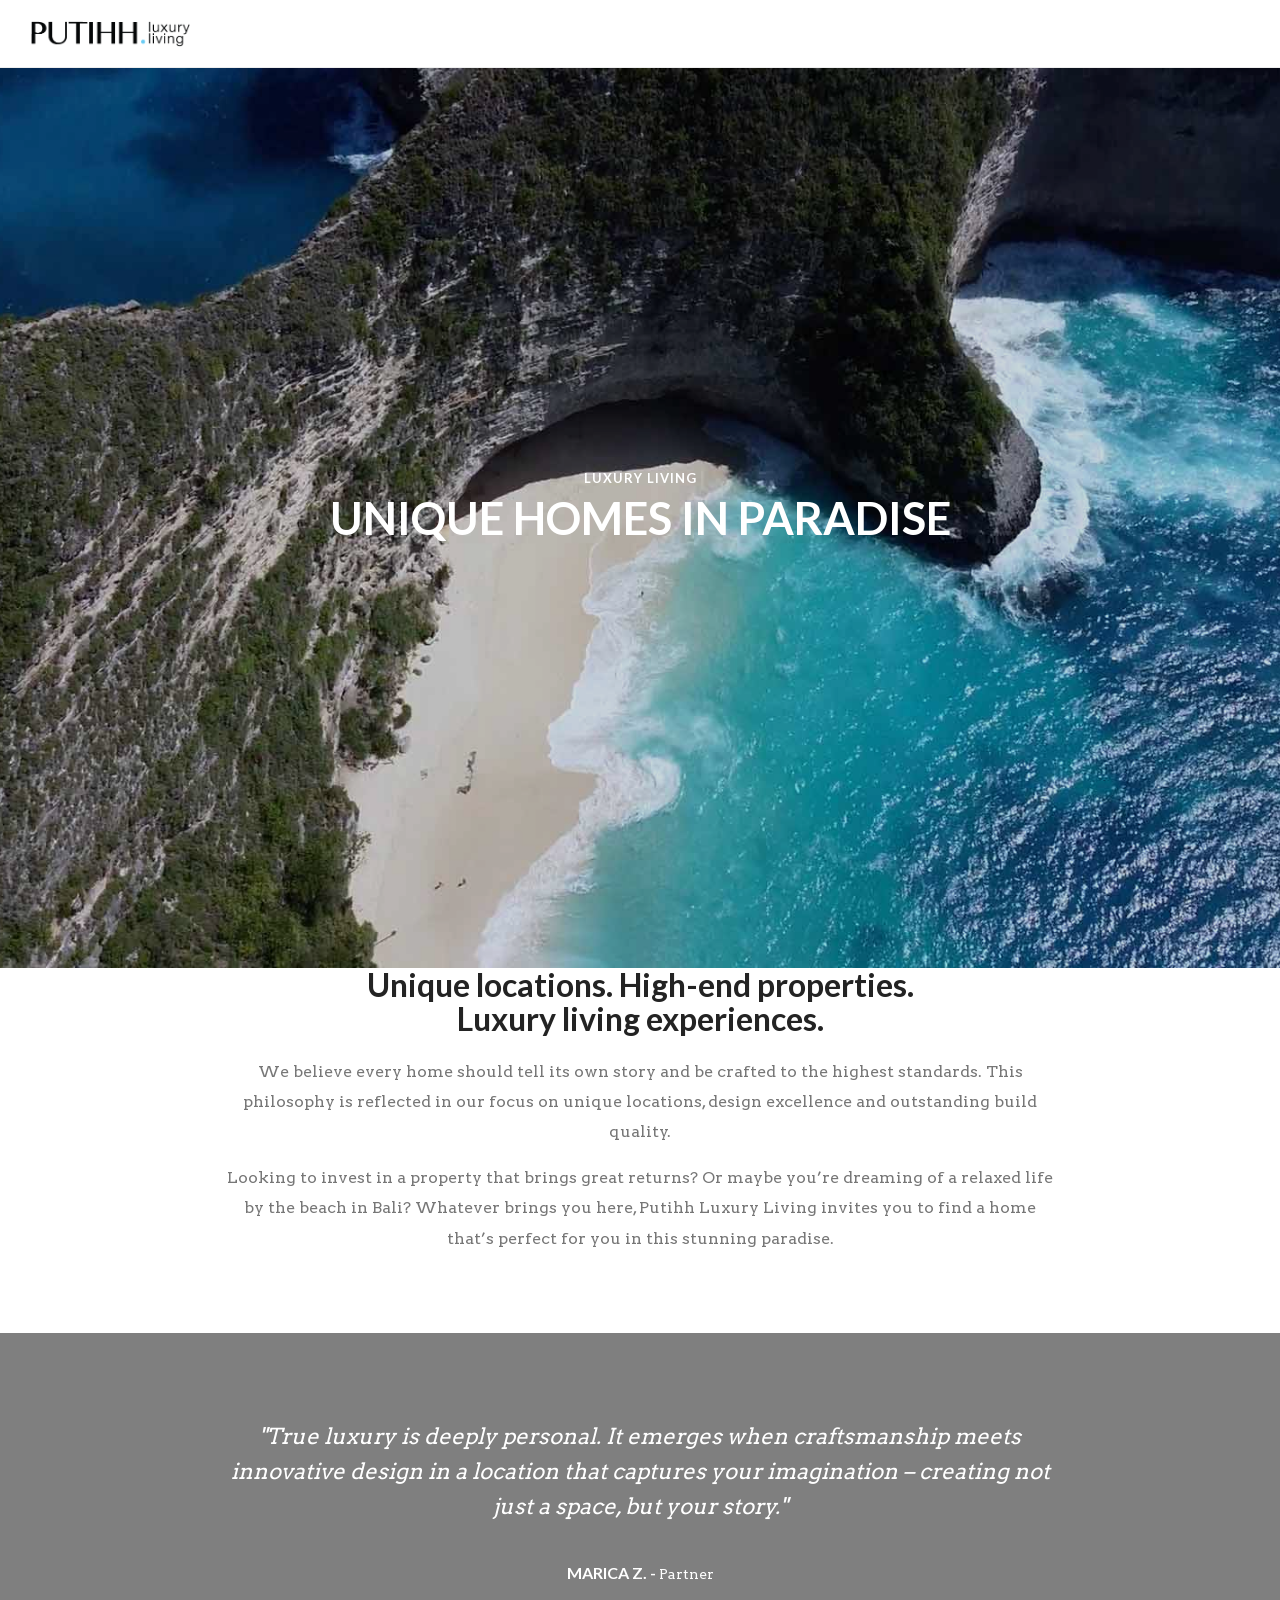
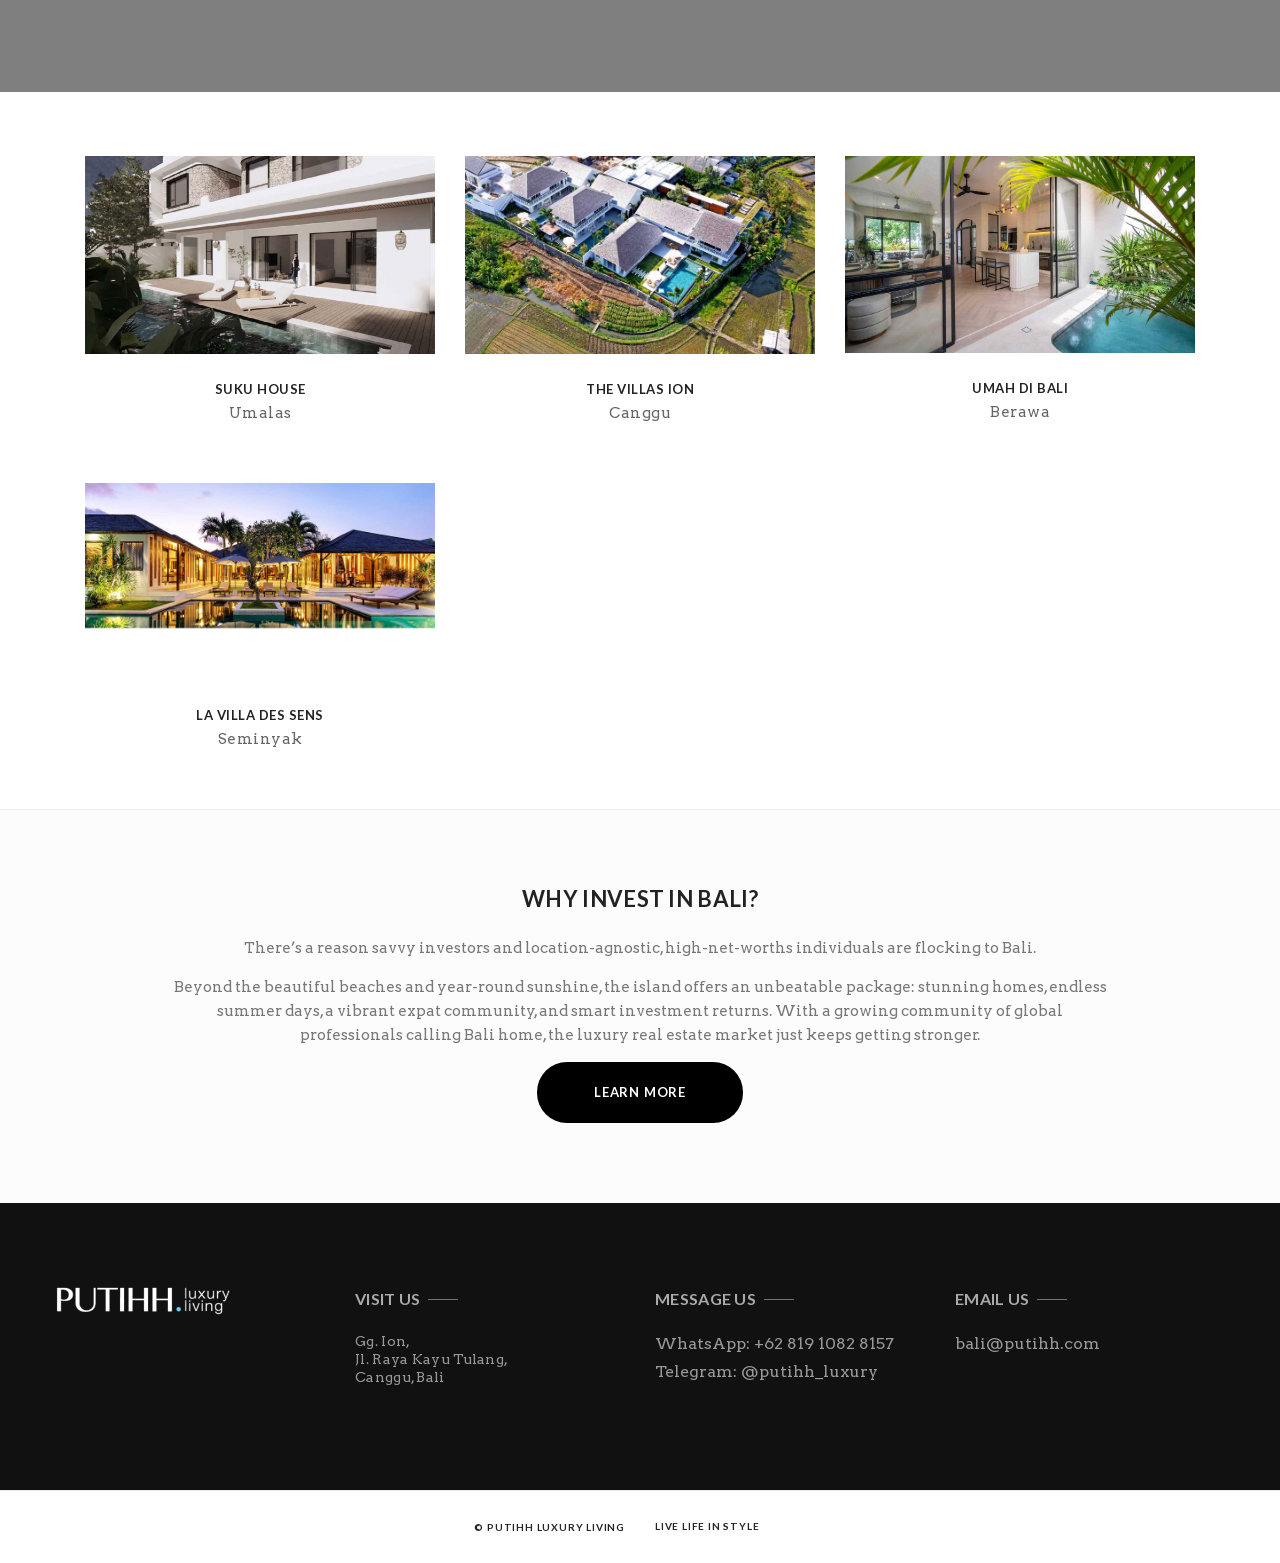
==== index.html @ 8ba3fc82 "Static site for putihh.com" ====
<!DOCTYPE html>
<html lang="en-US">
<head>
  <meta charset="UTF-8">
  <meta name="viewport" content="width=device-width, initial-scale=1, maximum-scale=1">
  <title>Putihh Luxury Living – Live life in style</title>
  <meta name="description" content="Unique locations, high-end properties, luxury living experiences. Bali real estate by Putihh Luxury Living.">
  <link rel="canonical" href="https://putihh.com/">
  <meta property="og:title" content="Putihh Luxury Living – Live life in style">
  <meta property="og:description" content="Unique locations, high-end properties, luxury living experiences. Bali real estate by Putihh Luxury Living.">
  <meta property="og:url" content="https://putihh.com/">
  <meta property="og:type" content="website">
  <link rel="icon" href="assets/img/logomark_W.png">
  <link rel="stylesheet" href="assets/css/fonts.css">
  <link rel="stylesheet" href="assets/css/bootstrap.min.css">
  <link rel="stylesheet" href="assets/css/font-awesome.min.css">
  <link rel="stylesheet" href="assets/css/vendor-swiper-11.2.6.min.css">
  <link rel="stylesheet" href="assets/css/vendor-owl.carousel-2.3.4.min.css">
  <link rel="stylesheet" href="assets/css/vendor-owl.theme.default-2.3.4.min.css">
  <link rel="stylesheet" href="assets/css/magnific-popup.css">
  <link rel="stylesheet" href="assets/css/js_composer.min.css">
  <link rel="stylesheet" href="assets/css/brixey-base.css">
  <link rel="stylesheet" href="assets/css/brixey-styles.css">
  <link rel="stylesheet" href="assets/css/brixey-responsive.css">
  <link rel="stylesheet" href="assets/css/base.css">
</head>
<body>
<div class="brxy-main-wrap menu-style-two dhav-transparent-header">
  <header class="brxy-header brxy-sticky-class">
    <div class="header-wrap">
      <div class="brxy-logo" style="padding-top:20px;padding-bottom:20px;">
        <a href="index.html">
          <img src="assets/img/putihhLL_logo_B.png" width="160" alt="Putihh Luxury Living" class="retina-logo black-logo">
          <img src="assets/img/putihhLL_logo_B.png" width="160" alt="Putihh Luxury Living" class="retina-logo white-logo">
          <img src="assets/img/putihhLL_logo_B.png" alt="Putihh Luxury Living" class="default-logo black-logo" width="160">
          <img src="assets/img/putihhLL_logo_B.png" alt="Putihh Luxury Living" class="default-logo white-logo" width="160">
        </a>
      </div>
      <div class="header-right"><a href="javascript:void(0);" class="brxy-toggle"><span class="toggle-separator"></span></a></div>
    </div>
  </header>

  <div class="brxy-full-wrap has-swiper">
    <div class="swiper swiper-container fadeslides keyboard home-slideshow" data-autoplay="true">
      <div class="swiper-wrapper">
        <div class="swiper-slide" style="background-image:url(assets/img/TVI-header-8.jpg);">
          <div class="brxy-heading-wrap"><div class="brxy-table-container"><div class="brxy-align-container">
            <div class="brxy-sub-heading">LUXURY LIVING</div><div class="brxy-heading">UNIQUE HOMES IN PARADISE</div>
          </div></div></div>
        </div>
        <div class="swiper-slide" style="background-image:url(assets/img/TVI-header-7.jpg);">
          <div class="brxy-heading-wrap"><div class="brxy-table-container"><div class="brxy-align-container">
            <div class="brxy-sub-heading">LUXURY LIVING</div><div class="brxy-heading">UNIQUE HOMES IN PARADISE</div>
          </div></div></div>
        </div>
        <div class="swiper-slide" style="background-image:url(assets/img/TVI-header-6.jpg);">
          <div class="brxy-heading-wrap"><div class="brxy-table-container"><div class="brxy-align-container">
            <div class="brxy-sub-heading">LUXURY LIVING</div><div class="brxy-heading">UNIQUE HOMES IN PARADISE</div>
          </div></div></div>
        </div>
        <div class="swiper-slide" style="background-image:url(assets/img/TVI-header-5.jpg);">
          <div class="brxy-heading-wrap"><div class="brxy-table-container"><div class="brxy-align-container">
            <div class="brxy-sub-heading">LUXURY LIVING</div><div class="brxy-heading">UNIQUE HOMES IN PARADISE</div>
          </div></div></div>
        </div>
        <div class="swiper-slide" style="background-image:url(assets/img/TVI-header-3.jpg);">
          <div class="brxy-heading-wrap"><div class="brxy-table-container"><div class="brxy-align-container">
            <div class="brxy-sub-heading">LUXURY LIVING</div><div class="brxy-heading">UNIQUE HOMES IN PARADISE</div>
          </div></div></div>
        </div>
        <div class="swiper-slide" style="background-image:url(assets/img/TVI-header-4.jpg);">
          <div class="brxy-heading-wrap"><div class="brxy-table-container"><div class="brxy-align-container">
            <div class="brxy-sub-heading">LUXURY LIVING</div><div class="brxy-heading">UNIQUE HOMES IN PARADISE</div>
          </div></div></div>
        </div>
        <div class="swiper-slide" style="background-image:url(assets/img/TVI-header-2.jpg);">
          <div class="brxy-heading-wrap"><div class="brxy-table-container"><div class="brxy-align-container">
            <div class="brxy-sub-heading">LUXURY LIVING</div><div class="brxy-heading">UNIQUE HOMES IN PARADISE</div>
          </div></div></div>
        </div>
        <div class="swiper-slide" style="background-image:url(assets/img/TVI-header-10.jpg);">
          <div class="brxy-heading-wrap"><div class="brxy-table-container"><div class="brxy-align-container">
            <div class="brxy-sub-heading">LUXURY LIVING</div><div class="brxy-heading">UNIQUE HOMES IN PARADISE</div>
          </div></div></div>
        </div>
        <div class="swiper-slide" style="background-image:url(assets/img/TVI-header-1.jpg);">
          <div class="brxy-heading-wrap"><div class="brxy-table-container"><div class="brxy-align-container">
            <div class="brxy-sub-heading">LUXURY LIVING</div><div class="brxy-heading">UNIQUE HOMES IN PARADISE</div>
          </div></div></div>
        </div>
        <div class="swiper-slide" style="background-image:url(assets/img/TVI-header-9.jpg);">
          <div class="brxy-heading-wrap"><div class="brxy-table-container"><div class="brxy-align-container">
            <div class="brxy-sub-heading">LUXURY LIVING</div><div class="brxy-heading">UNIQUE HOMES IN PARADISE</div>
          </div></div></div>
        </div>
      </div>
    </div>
  </div>
  <div class="wpb-content-wrapper">
    <div class="vc_row brxy-about">
      <div class="container">
        <div class="brxy-container aligncenter">
          <h2 class="about-title">Unique locations. High-end properties.<br>Luxury living experiences.</h2>
          <div class="about-description" style="line-height:1.9;">
            <p>We believe every home should tell its own story and be crafted to the highest standards. This philosophy is reflected in our focus on unique locations, design excellence and outstanding build quality.</p>
            <p>Looking to invest in a property that brings great returns? Or maybe you’re dreaming of a relaxed life by the beach in Bali? Whatever brings you here, Putihh Luxury Living invites you to find a home that’s perfect for you in this stunning paradise.</p>
          </div>
          <div class="spacer" style="height:64px"></div>
        </div>
      </div>
    </div>

    <div class="vc_row brxy-overlay" data-vc-parallax="2" data-vc-parallax-image="assets/img/La-Villa-Des-Sens-Drone.jpg">
      <div class="brxy-overlay-pattern" style="background-color:rgba(0,0,0,0.52);"></div>
      <div class="brxy-testimonial">
        <div class="container"><div class="brxy-container">
          <div class="brxy-carousel" data-loop="false" data-items="1" data-margin="0" data-nav="true">
            <div class="item">
              <p style="line-height:1.6;"><em>"True luxury is deeply personal. It emerges when craftsmanship meets innovative design in a location that captures your imagination – creating not just a space, but your story."</em></p>
              <h6><span class="client-name">Marica Z.</span><span class="client-designation">Partner</span></h6>
            </div>
          </div>
        </div></div>
      </div>
    </div>

    <div class="spacer" style="height:64px"></div>

    <div class="vc_row">
      <div class="brxy-projects">
        <div class="project-listings style1">
          <div class="project-row row">
          <div class="col-md-4 col-sm-4 col-sx-12">
            <div class="project-list not-link">
              <div class="project-picture"><img decoding="async" src="assets/img/suku_house2.jpg" alt="Suku House"></div>
              <div class="project-info"><div class="brxy-table-container"><div class="brxy-align-container">
                <div class="project-title"><a href="project/suku-house/">Suku House</a></div>
                <div class="project-category"><span class="bpw-category">Umalas</span></div>
              </div></div></div>
            </div>
          </div>
          <div class="col-md-4 col-sm-4 col-sx-12">
            <div class="project-list not-link">
              <div class="project-picture"><img decoding="async" src="assets/img/The-Villas-Ion-11-2.jpg" alt="The Villas Ion"></div>
              <div class="project-info"><div class="brxy-table-container"><div class="brxy-align-container">
                <div class="project-title"><a href="project/the-villas-ion/">The Villas Ion</a></div>
                <div class="project-category"><span class="bpw-category">Canggu</span></div>
              </div></div></div>
            </div>
          </div>
          <div class="col-md-4 col-sm-4 col-sx-12">
            <div class="project-list not-link">
              <div class="project-picture"><img decoding="async" src="assets/img/pool-patio-1c.jpg" alt="Umah di Bali"></div>
              <div class="project-info"><div class="brxy-table-container"><div class="brxy-align-container">
                <div class="project-title"><a href="project/umah-di-bali/">Umah di Bali</a></div>
                <div class="project-category"><span class="bpw-category">Berawa</span></div>
              </div></div></div>
            </div>
          </div>
          <div class="col-md-4 col-sm-4 col-sx-12">
            <div class="project-list not-link">
              <div class="project-picture"><img decoding="async" src="assets/img/la-villa-des-sens-pool-night.jpg" alt="La Villa Des Sens"></div>
              <div class="project-info"><div class="brxy-table-container"><div class="brxy-align-container">
                <div class="project-title"><a href="project/la-villa-des-sens/">La Villa Des Sens</a></div>
                <div class="project-category"><span class="bpw-category">Seminyak</span></div>
              </div></div></div>
            </div>
          </div>
          </div>
        </div>
      </div>
    </div>

    <div class="vc_row">
      <div class="brxy-request-quote">
        <div class="container">
          <div class="brxy-cta-cnt" style="width:80%;margin:0 auto;">
            <h3 class="brxy-title request-quote-title">WHY INVEST IN BALI?</h3>
            <p>There’s a reason savvy investors and location-agnostic, high-net-worths individuals are flocking to Bali.</p>
            <p>Beyond the beautiful beaches and year-round sunshine, the island offers an unbeatable package: stunning homes, endless summer days, a vibrant expat community, and smart investment returns. With a growing community of global professionals calling Bali home, the luxury real estate market just keeps getting stronger.</p>
          </div>
          <div class="clearfix"><a class="brxy-btn brxy-btn-large" href="invest/">Learn more</a></div>
        </div>
      </div>
    </div>
  </div>
<style id="brixey-inline-style">.brxy-testimonial p,.brxy-testimonial{color:#ffffff;}</style>
  <footer class="brxy-footer">
    <div class="container footer-widget-area">
      <div class="row">
        <div class="col-md-3 col-sm-3"><div class="column-wrap widget_text">
          <div class="textwidget"><img class="alignleft" src="assets/img/putihhLL_logo_W-300x48.png" alt="Putihh Luxury Living" width="175" height="28"></div>
        </div></div>
        <div class="col-md-3 col-sm-3"><div class="column-wrap widget_text">
          <div class="brxy-column-title"><span class="column-title">VISIT US</span></div>
          <div class="textwidget"><p>Gg. Ion,<br>
Jl. Raya Kayu Tulang,<br>
Canggu, Bali</p></div>
        </div></div>
        <div class="col-md-3 col-sm-3"><div class="column-wrap widget_text">
          <div class="brxy-column-title"><span class="column-title">MESSAGE US</span></div>
          <div class="textwidget">
            <div class="clearfix"><a href="https://wa.me/6281910828157" target="_blank" rel="noopener">WhatsApp: +62 819 1082 8157</a></div>
            <div class="clearfix"><a href="https://telegram.me/putihh_luxury/" target="_blank" rel="noopener">Telegram: @putihh_luxury</a></div>
          </div>
        </div></div>
        <div class="col-md-3 col-sm-3"><div class="column-wrap widget_text">
          <div class="brxy-column-title"><span class="column-title">EMAIL US</span></div>
          <div class="textwidget"><div class="clearfix"><a href="mailto:bali@putihh.com" target="_blank" rel="noopener">bali@putihh.com</a></div></div>
        </div></div>
      </div>
    </div>
  </footer>
  <div class="brxy-secondary-footer">
    <div class="secondary-footer-wrap contained">
      <div class="container">
        <div class="row">
          <div class="col-sm-6 pull-right text-right"><div class="brxy-copyright">© PUTIHH LUXURY LIVING</div></div>
          <div class="col-sm-6 text-left">Live life in style</div>
        </div>
      </div>
    </div>
  </div>
</div>
<div class="brxy-back-top"><a href="#0"><i class="fa fa-angle-up" aria-hidden="true"></i></a></div>
<script src="assets/js/vendor/jquery-3.7.1.min.js"></script>
<script src="assets/js/jquery-noconflict.js"></script>
<script src="assets/js/vendor/swiper-11.2.6.min.js"></script>
<script src="assets/js/vendor/owl.carousel-2.3.4.min.js"></script>
<script src="assets/js/vendor/jquery.magnific-popup-1.1.0.min.js"></script>
<script src="assets/js/vendor/imagesloaded.pkgd-5.0.0.min.js"></script>
<script src="assets/js/vendor/isotope.pkgd-3.0.6.min.js"></script>
<script src="assets/js/site.js"></script>
</body>
</html>
---- assets/css/fonts.css ----
/* Self-hosted webfonts (latin subset only — the only range the captured
   pages use). No fonts.googleapis.com / fonts.gstatic.com request. */
@font-face {
  font-family: "Lato";
  font-style: normal;
  font-weight: 400;
  font-display: swap;
  src: url("../fonts/woff2/lato-v25-latin-400.woff2") format("woff2");
  unicode-range: U+0000-00FF, U+0131, U+0152-0153, U+02BB-02BC, U+02C6,
    U+02DA, U+02DC, U+0304, U+0308, U+0329, U+2000-206F, U+20AC, U+2122,
    U+2191, U+2193, U+2212, U+2215, U+FEFF, U+FFFD;
}
@font-face {
  font-family: "Lato";
  font-style: normal;
  font-weight: 700;
  font-display: swap;
  src: url("../fonts/woff2/lato-v25-latin-700.woff2") format("woff2");
  unicode-range: U+0000-00FF, U+0131, U+0152-0153, U+02BB-02BC, U+02C6,
    U+02DA, U+02DC, U+0304, U+0308, U+0329, U+2000-206F, U+20AC, U+2122,
    U+2191, U+2193, U+2212, U+2215, U+FEFF, U+FFFD;
}
@font-face {
  font-family: "Arvo";
  font-style: normal;
  font-weight: 400;
  font-display: swap;
  src: url("../fonts/woff2/arvo-v23-latin-400.woff2") format("woff2");
  unicode-range: U+0000-00FF, U+0131, U+0152-0153, U+02BB-02BC, U+02C6,
    U+02DA, U+02DC, U+0304, U+0308, U+0329, U+2000-206F, U+20AC, U+2122,
    U+2191, U+2193, U+2212, U+2215, U+FEFF, U+FFFD;
}
@font-face {
  font-family: "Arvo";
  font-style: normal;
  font-weight: 700;
  font-display: swap;
  src: url("../fonts/woff2/arvo-v23-latin-700.woff2") format("woff2");
  unicode-range: U+0000-00FF, U+0131, U+0152-0153, U+02BB-02BC, U+02C6,
    U+02DA, U+02DC, U+0304, U+0308, U+0329, U+2000-206F, U+20AC, U+2122,
    U+2191, U+2193, U+2212, U+2215, U+FEFF, U+FFFD;
}
---- assets/css/brixey-base.css ----
/*
Theme Name: Brixey
Theme URI: https://victorthemes.com/wp-themes/brixey
Author: VictorThemes
Author URI: https://victorthemes.com/
Description: Brixey architecture theme perfectly comes with large set of carefully chosen and pixely crafted page layouts with many practical elements and features let you create and manage your website effortlessly and gives revolutionary feel for your site.
Version: 1.9.4
License: GNU General Public License v2 or later
License URI: http://www.gnu.org/licenses/gpl-2.0.html
Text Domain: brixey
Tags: one-column, two-columns, left-sidebar, right-sidebar, custom-menu, featured-images, post-formats, theme-options, translation-ready
*/

/*--------------------------------------------------------------
# Alignments
--------------------------------------------------------------*/
.alignleft {display: inline;float: left;margin-right: 1.5em;}
.alignright {display: inline;float: right;margin-left: 1.5em;}
.aligncenter {clear: both;display: block;margin-left: auto;margin-right: auto;}

/*--------------------------------------------------------------
# Clearings
--------------------------------------------------------------*/
.clear:before,
.clear:after,
.entry-content:before,
.entry-content:after,
.comment-content:before,
.comment-content:after,
.site-header:before,
.site-header:after,
.site-content:before,
.site-content:after,
.site-footer:before,
.site-footer:after {
	content: "";
	display: table;
	table-layout: fixed;
}
.clear:after,
.entry-content:after,
.comment-content:after,
.site-header:after,
.site-content:after,
.site-footer:after {clear: both;}

/* Make sure embeds and iframes fit their containers. */
embed,
iframe,
object {max-width: 100%;}

/* By Authot Post */
.bypostauthor {}

/*--------------------------------------------------------------
## Captions
--------------------------------------------------------------*/
.wp-caption {margin-bottom: 1.5em;max-width: 100%;}
.wp-caption img[class*="wp-image-"] {display: block;margin-left: auto;margin-right: auto;}
.wp-caption .wp-caption-text {margin: 0.8075em 0;}
.wp-caption-text {text-align: center;}

/*--------------------------------------------------------------
## Galleries
--------------------------------------------------------------*/
.gallery {margin-bottom: 1.5em;}
.gallery-item {display: inline-block;text-align: center;vertical-align: top;width: 100%;}
.brxy-blog-detail .gallery-item img {width: auto;}
.gallery-columns-2 .gallery-item {max-width: 50%; padding: 8px;}
.gallery-columns-2 .gallery-item:nth-child(1) {padding-left: 0px;}
.gallery-columns-2 .gallery-item:nth-child(2) {padding-right: 0px;}
.gallery-columns-3 .gallery-item {max-width: 33.33%;}
.gallery-columns-4 .gallery-item {max-width: 25%;}
.gallery-columns-5 .gallery-item {max-width: 20%;}
.gallery-columns-6 .gallery-item {max-width: 16.66%;}
.gallery-columns-7 .gallery-item {max-width: 14.28%;}
.gallery-columns-8 .gallery-item {max-width: 12.5%;}
.gallery-columns-9 .gallery-item {max-width: 11.11%;}
.gallery-caption {display: block;}
.gallery-columns-5 .gallery-caption,
.gallery-columns-6 .gallery-caption,
.gallery-columns-7 .gallery-caption,
.gallery-columns-8 .gallery-caption,
.gallery-columns-9 .gallery-caption {display: none;}
---- assets/css/brixey-styles.css ----
/*
 * Main Stylesheet.
 * Author & Copyright: VictorThemes
 * URL: https://victorthemes.com
 */

/* [Table Of Contents]
    -----------------
  1. Common Classes
  2. Elements
  3. Reset
  4. Main Wrap
      -- Header
      -- Menu
      -- Full Wrap
      -- Static Bg
  5. Pages
      --Home Slider Info
        -- About
        -- Status
        -- Projects
        -- Hover
        -- Testmonial
        -- Team
        -- Promo
      --About
        -- Quote
        -- Awards
        -- Request Quote
      --About Me
      --Services
      --Service And Cost
      --Blog
      --Blog Single
      --Contact
      --Get A Quote
      --404 Error
  6. Single Projects
      --Projects Grid
      --Projects Grid With Caption
      --Projects Masonry
      --Projects Wide With Gutter
      --Projects Wide
      --Single Curousel Fullscreen
      --Single Contained Gallery
      --Single Grid Sidebar
      --Single Vertical Stack
      --Single Fullscreen Stack
      --Custom 1
      --Custom 2
      --Single Fullscreen Video
  7.Footer
*/

/* 1.Common Classes */
html {
  height: 100%;
  overflow-x: hidden;
  overflow-y: scroll;
}
body {
  height: 100%;
  font-family: 'Lato', sans-serif;
  font-weight: 400;
  color: #232323;
  text-rendering: auto;
  -webkit-font-smoothing: antialiased;
  -ms-font-smoothing: antialiased;
  -moz-osx-font-smoothing: grayscale;
  font-smoothing: grayscale;
}
html.fullheight-body{
  overflow: hidden !important;
}
::selection {
  background: #232323;
  color: #ffffff;
}
::-webkit-selection {
  background: #232323;
  color: #ffffff;
}
::-moz-selection {
  background: #232323;
  color: #ffffff;
}
::-o-selection {
  background: #232323;
  color: #ffffff;
}
::-ms-selection {
  background: #232323;
  color: #ffffff;
}
a {
  color: #232323;
  -webkit-transition: all ease .3s;
  -ms-transition: all ease .3s;
  transition: all ease .3s;
}
a:focus {
  outline: none;
  outline-offset: 0;
}
a:hover, a:focus {
  text-decoration: none;
  color: #000000;
}
img {
  max-width: 100%;
  -webkit-user-select: none;
  -moz-user-select: none;
  -o-user-select: none;
  -ms-user-select: none;
  user-select: none;
}
iframe {border: none;}
h1, .h1, h2, .h2, h3, .h3, h4, .h4, h5, .h5, h6, .h6 {
  margin: 0 0 10px;
  font-weight: 700;
  line-height: 1.42857143;
}
p {
  margin-bottom: 15px;
  color: #777777;
  font-family: 'Arvo', serif;
  font-size: 15px;
  line-height: 24px;
}
p a {color: #151515;}
video {
  width: auto;
  min-width: 100%;
  height: auto;
  min-height: 100%;
  background-color: #d0d0d0;
}
#video_player { overflow: hidden;}
.brxy-table-container {
  display: table;
  width: 100%;
  height: 100%;
}
.brxy-align-container {
  display: table-cell;
  vertical-align: middle;
  width: 100%;
  height: 100%;
}
.brxy-container {
  width: 830px;
  margin-left: auto !important;
  margin-right: auto !important;
}
.brxy-overlay {background-color: rgba(0, 0, 0, 0.5);}
.brxy-overlay.vc_parallax>*{background-color: rgba(0, 0, 0, 0.5);}

/*2. Elements*/
/* Buttons */
.brxy-btn {
  display: inline-block;
  vertical-align: middle;
  min-width: 180px;
  padding: 16px 25px;
  background-color: #000000;
  color: #ffffff;
  font-weight: 900;
  font-size: 12px;
  text-transform: uppercase;
  line-height: 1.42857;
  letter-spacing: 0.8px;
  white-space: normal;
  text-align: center;
  border: 1px solid transparent;
  outline: none;
  cursor: pointer;
  -webkit-border-radius: 30px;
  -ms-border-radius: 30px;
  border-radius: 30px;
  -webkit-transition: all ease .3s;
  -ms-transition: all ease .3s;
  transition: all ease .3s;
}
.brxy-btn:hover, .brxy-btn:focus {
  background-color: rgba(0, 0, 0, 0.8);
  color: #ffffff;
}
.brxy-btn i {padding-right: 2px;}
.brxy-btn-small {
  min-width: 158px;
  padding: 14px 41px;
  font-size: 11px;
}
.brxy-btn-small-2 {
  min-width: 137px;
  padding: 7px 15px;
  font-weight: 400;
  font-size: 13px;
  text-transform: none;
}
.brxy-btn-large {
  min-width: 206px;
  padding: 20px 35px;
  font-size: 13px;
}
.brxy-white-btn {
  background-color: #ffffff;
  color: #151515;
}
.brxy-white-btn:hover, .brxy-white-btn:focus {
  background-color: rgba(255, 255, 255, 0.9);
  color: #151515;
}
.brxy-btn-gray-border {
  background-color: #ffffff;
  color: #111111;
  border: 1px solid #e5e5e5;
}
.brxy-btn-gray-border:hover, .brxy-btn-gray-border:focus {border-color: rgba(0, 0, 0, 0.8);}
.default-bullets {list-style: none;}
.default-bullets li {
  padding-left: 24px;
  position: relative;
}
.default-bullets li:before {
  position: absolute;
  top: 10px;
  left: 0;
  width: 6px;
  height: 6px;
  background: #111111;
  content: "";
  -webkit-border-radius: 100%;
  -ms-border-radius: 100%;
  border-radius: 100%;
  z-index: 1;
}
/* Hover */
p a:hover, .project-info .project-category a:hover,
.mate-info .mate-name a:hover,
.brxy-staffs .mate-info .mate-name a:hover,
.award-item p a:hover, .contact-link a:hover,
.next-service a:hover,
.post-date a:hover,
.contact-list a:hover,
.location-list ul li a:hover {
  color: #000000;
}
/* 3.Reset */
input[type="text"], input[type="email"],
input[type="password"], input[type="tel"],
input[type="search"],
input[type="date"],
input[type="time"],
input[type="datetime-local"],
input[type="month"],
input[type="url"],
input[type="number"],
textarea, select,
.form-control {
  float: left;
  width: 100%;
  height: 50px;
  padding: 10px 17px;
  background: transparent;
  color: #000000;
  font-family: 'Arvo', serif;
  font-weight: 400;
  font-size: 14px;
  line-height: 24px;
  border: 1px solid #e5e5e5;
  outline: none;
  border-radius: 0;
  box-shadow: none;
  -webkit-transition: all 0.3s ease 0s;
  -ms-transition: all 0.3s ease 0s;
  transition: all 0.3s ease 0s;
  -webkit-appearance: none;
  -ms-appearance: none;
  -o-appearance: none;
  -moz-appearance: none;
  appearance: none;
}
input[type="file"] {
  width: 100%;
  overflow: hidden;
  font-size: 14px;
}
input[type="checkbox"], input[type="radio"] {margin: 0 5px 0 0;}
.brxy-get-quote input[type="checkbox"] + .wpcf7-list-item-label:before {
  display: inline-block;
  vertical-align: middle;
  width: 15px;
  height: 15px;
  margin: -3px 5px 0 0;
  background-image: url(../images/icons/icon5.png);
  background-position: center center;
  background-repeat: no-repeat;
  background-size: cover;
  content: '';
}
.brxy-form input[type="checkbox"] + .checkbox-icon:after {
  display: inline-block;
  vertical-align: middle;
  width: 15px;
  height: 15px;
  margin: -3px 0 0 5px;
  background-image: url(../images/icons/icon5.png);
  background-position: center center;
  background-repeat: no-repeat;
  background-size: cover;
  content: '';
  cursor: pointer;
}
.brxy-service-detail .nav-tabs > a > span {height: 48px;}
.brxy-service-detail .nav-tabs > a > span strong{
  position: absolute;
  width: 100%;
  left: 0;
  z-index: 9;
}
.brxy-get-quote input[type="checkbox"], .brxy-form input[type="checkbox"] {display: none;}
.brxy-get-quote input[type="checkbox"]:checked + .wpcf7-list-item-label:before, .brxy-form input[type="checkbox"]:checked + .checkbox-icon:after {
  background-image: url(../images/icons/icon6.png);
}
.brxy-form input[type="radio"] + .radio-icon:after  {
  display: inline-block;
  vertical-align: middle;
  width: 15px;
  height: 15px;
  margin: -3px 5px 0 0;
  background-image: url(../images/icons/icon7.png);
  background-position: center center;
  background-repeat: no-repeat;
  background-size: cover;
  content: '';
}
.brxy-get-quote input[type="radio"] + .wpcf7-list-item-label:before  {
  display: inline-block;
  vertical-align: middle;
  width: 15px;
  height: 15px;
  margin: -3px 5px 0 0 ;
  background-image: url(../images/icons/icon7.png);
  background-position: center center;
  background-repeat: no-repeat;
  background-size: cover;
  content: '';
}
.brxy-get-quote input[type="radio"],
.brxy-form input[type="radio"] {
  display: none;
}
.brxy-get-quote input[type="radio"]:checked + .wpcf7-list-item-label:before,
.brxy-form input[type="radio"]:checked + .radio-icon:after  {
  background-image: url(../images/icons/icon8.png);
}
textarea, textarea.form-control {
  height: 220px;
  resize: vertical;
}
input[type="submit"] {
  display: inline-block;
  vertical-align: middle;
  min-width: 164px;
  padding: 14px 30px;
  background-color: #000000;
  color: #ffffff;
  font-family: 'Lato', sans-serif;
  font-weight: 700;
  font-size: 12px;
  text-transform: uppercase;
  line-height: 1.42857;
  letter-spacing: 0.3px;
  white-space: normal;
  text-align: center;
  border: 1px solid transparent;
  outline: none;
  cursor: pointer;
  -webkit-border-radius: 30px;
  -ms-border-radius: 30px;
  border-radius: 30px;
  -webkit-transition: all ease .3s;
  -ms-transition: all ease .3s;
  transition: all ease .3s;
}
input[type="submit"]:hover,
input[type="submit"]:focus {background-color: rgba(0, 0, 0, 0.8);}
select {
  padding: 10px 30px 10px 17px;
  background-image: url(../images/icons/icon3.png);
  background-position: 97% center;
  background-repeat: no-repeat;
}
select option {padding: 5px 10px;}
select[multiple], select[size] {
  height: 174px;
  padding: 0;
  background-image: none;
}
label {font-weight: 400;}
address {font-style: italic;}
blockquote {
  padding: 16px 0 16px 70px;
  margin: 0 30px 12px;
  border-left: none;
  position: relative;
}
blockquote:before {
  position: absolute;
  top: 19px;
  left: 0;
  width: 50px;
  height: 50px;
  background-color: #111111;
  background-image: url(../images/icons/icon2.png);
  background-position: center center;
  background-repeat: no-repeat;
  background-size: cover;
  content: "";
  z-index: 1;
}
blockquote p {
  color: #222222;
  font-size: 17px;
  line-height: 28px;
}
table {
  margin-bottom: 20px;
  max-width: 100%;
  width: 100%;
  border-left: 1px solid #ddd;
  border-bottom: 1px solid #ddd;
}
table > tbody > tr > td,
table > tbody > tr > th,
table > tfoot > tr > td,
table > tfoot > tr > th,
table > thead > tr > td,
table > thead > tr > th {
  padding: 10px;
  line-height: 1.42857;
  border-top: 1px solid #ddd;
  border-right: 1px solid #ddd;
  vertical-align: top;
}
table.table-condensed {border: none;}
form p {margin: 0;}
form label {
  margin-bottom: 8px;
  color: #111111;
  font-family: 'Lato', sans-serif;
  font-size: 15px;
  line-height: 24px;
  letter-spacing: 0.5px;
  cursor: pointer;
}
form sup {
  top: 0;
  font-size: 13px;
}
form input,
form textarea,
form select {
  margin-bottom: 19px;
}
form input[type="submit"],
form input[type="button"],
form button {
  margin: 15px 0;
}
.wpcf7-list-item-label {
  padding-right: 10px;
  color: #555555;
  font-family: 'Arvo', serif;
  font-size: 15px;
  line-height: 24px;
  display: inline-block;
}
span.wpcf7-list-item {margin: 0;}
.alignleft {
  display: inline;
  float: left;
  margin-right: 15px;
}
.alignright {
  display: inline;
  float: right;
  margin-left: 15px;
}
.aligncenter {
  display: block;
  clear: both;
  margin-left: auto;
  margin-right: auto;
  text-align: center;
}
.wp-caption {margin-bottom: 30px;}
.wp-caption .wp-caption-text {
  font-size: 15px;
  font-style: italic;
  padding-top: 10px;
}
.post-password-form {margin: 0 0 20px;}
.post-password-form label {
  display: block;
  overflow: hidden;
  clear: both;
  margin: 15px 0 0;
}
.post-password-form label input {
  margin-top: 5px;
  margin-bottom: 0;
}
.page-links {
  font-size: 12px;
  line-height: 20px;
  margin-bottom: 25px;
  margin-top: 10px;
  display: inline-block;
}
.page-links a,
.page-links > span {
  border: 1px solid #d1d1d1;
  border-radius: 2px;
  display: inline-block;
  height: 24px;
  margin-right: 3px;
  text-align: center;
  width: 24px;
}
.page-links a {
  background-color: #1a1a1a;
  border-color: #1a1a1a;
  color: #fff;
}
.page-links a:hover,
.page-links a:focus {
  background-color: transparent;
  border-color: #d1d1d1;
  color: #222222;
}
.page-links a span {font-size: 12px;}
.page-links > .page-links-title {
  width: auto;
  height: auto;
  padding-right: 5px;
  margin: 0;
  font-size: 14px;
  border: 0;
}
.says,
.screen-reader-text {
  clip: rect(1px, 1px, 1px, 1px);
  height: 1px;
  overflow: hidden;
  position: absolute !important;
  width: 1px;
  word-wrap: normal !important;
}
.brxy-unit-fix ul,
.brxy-unit-fix ol {
  font-size: 16px;
}
.container {padding: 0;}
.swiper-container {
  height: 100%;
  clear: both;
}
.swiper-slide {
  background-color: #d0d0d0;
  background-position: center top;
  background-repeat: no-repeat;
  background-size: cover;
}
.swiper-pagination {
  bottom: 36px;
  padding: 0 25px;
  color: #ffffff;
  font-weight: 700;
}
.swiper-container-horizontal .swiper-pagination-bullets,
.swiper-pagination-custom {
  bottom: 60px;
}
.home-slider.swiper-container .swiper-pagination,
.slider-with-info.swiper-container .swiper-pagination {
  bottom:  36px !important;
}
.swiper-container-horizontal .swiper-pagination-bullets{
  width: 100%;
  left: 0;
}
.brxy-project-detail.vertical-stack {
  padding-bottom: 77px;
}
.vertical-stack-details,
.vertical-stack-details p{
  line-height: 1.73;
}
.vertical-stack-details{
  max-width: 789px;
  margin-left: auto;
  margin-right: auto;
}
.swiper-pagination-clickable .swiper-pagination-bullet {margin: 0 5px;}
.swiper-pagination .swiper-pagination-bullet {
  width: 8px;
  height: 8px;
  background: rgba(255, 255, 255, 0.6);
  -webkit-transition: all ease .3s;
  -ms-transition: all ease .3s;
  transition: all ease .3s;
}
.swiper-pagination .swiper-pagination-bullet.swiper-pagination-bullet-active {background: rgba(255, 255, 255, 1);}
.swiper-button-prev,
.swiper-button-next {
  right: 20px;
  width: 35px;
  height: 35px;
  margin: 0;
  background: #000000;
  color: #ffffff;
  line-height: 36px;
  text-align: center;
  -webkit-transition: all ease .3s;
  -ms-transition: all ease .3s;
  transition: all ease .3s;
  -webkit-transform: translateY(-50%);
  -ms-transform: translateY(-50%);
  transform: translateY(-50%);
}
.swiper-button-prev:hover,
.swiper-button-next:hover {
  background: rgba(0, 0, 0, 0.8);
}
.swiper-button-prev:before,
.swiper-button-next:before {
  display: inline-block;
  font: normal normal normal 14px/1 FontAwesome;
  font-size: 17px;
  text-rendering: auto;
  -webkit-font-smoothing: antialiased;
  -moz-osx-font-smoothing: grayscale;
  content: "\f104";
  position: relative;
  z-index: 2;
}
.swiper-button-next:before {content: "\f105";}
.swiper-button-prev {left: 20px;}
.swiper-pagination-bullet {
  width: 6px;
  height: 6px;
  margin: 10px 0;
  background: #ffffff;
  opacity: 1;
}
.swiper-pagination-bullet.swiper-pagination-bullet-active {background: rgba(255, 255, 255, 0.5);}
.swiper-container-vertical > .swiper-pagination-bullets {
  bottom: auto;
  right: 40px;
}
.swiper-container-vertical > .swiper-pagination-bullets .swiper-pagination-bullet {margin: 10px 0;}
.horizontalslides .swiper-slide,
.horizontalscrollbar .swiper-slide {
  padding: 0;
  margin-right: 10px;
}
.horizontalscrollbar .swiper-slide:last-child {margin-right: -1px;}
.swiper-slide.col-md-1 {width: 8.33333%;}
.swiper-slide.col-md-2 {width: 16.6667%;}
.swiper-slide.col-md-3 {width: 25%;}
.swiper-slide.col-md-4 {width: 33.3333%;}
.swiper-slide.col-md-5 {width: 41.6667%;}
.swiper-slide.col-md-6 {width: 50%;}
.swiper-slide.col-md-7 {width: 58.3333%;}
.swiper-slide.col-md-8 {width: 66.6667%;}
.swiper-slide.col-md-9 {width: 75%;}
.swiper-slide.col-md-10 {width: 83.3333%;}
.swiper-slide.col-md-11 {width: 91.6667%;}
.swiper-slide.col-md-12 {width: 100%;}
.swiper-slide .video-post {
  position: absolute;
  top: 0;
  left: 0;
  width: 100%;
  height: 100%;
  background: rgba(0, 0, 0, 0.5);
  z-index: 1;
}
.swiper-slide .video-post a {
  display: inline-block;
  top: 50%;
  left: 50%;
  margin: -38px 0 0 -18px;
  color: #ffffff;
  position: relative;
}
.swiper-slide .video-post a:before {
  display: inline-block;
  font: normal normal normal 14px/1 FontAwesome;
  font-size: 45px;
  text-rendering: auto;
  -webkit-font-smoothing: antialiased;
  -moz-osx-font-smoothing: grayscale;
  content: "\f04b";
}
.owl-drag.owl-loaded {display: block;}
.owl-drag {
  display: none;
  position: relative;
  z-index: 1;
}
.owl-drag .owl-stage-outer {
  overflow: hidden;
  position: relative;
  transform: translate3d(0px, 0px, 0px);
}
.owl-drag .owl-stage:after {
  display: block;
  clear: both;
  height: 0;
  line-height: 0;
  content: ".";
  visibility: hidden;
}
img.placeholder-image {width: 100%;}
.owl-drag .owl-stage {position: relative;}
.owl-drag .owl-item {
  float: left;
  min-height: 1px;
  position: relative;
  backface-visibility: hidden;
}
.owl-drag .owl-nav.disabled,
.owl-drag .owl-dots.disabled {
  display: none;
}
.owl-drag .owl-prev,
.owl-drag .owl-next,
.owl-drag .owl-dot {
  cursor: pointer;
}
.owl-drag .owl-nav {text-align: center;}
.owl-drag .owl-prev:before,
.owl-drag .owl-next:before {
  position: absolute;
  bottom: 50%;
  left: -80px;
  color: #aaaaaa;
  font: normal normal normal 14px/1 FontAwesome;
  font-size: 28px;
  text-rendering: auto;
  content: "\f104";
  -webkit-font-smoothing: antialiased;
  -moz-osx-font-smoothing: grayscale;
  -webkit-transform: translateY(-130%);
  -ms-transform: translateY(-130%);
  transform: translateY(-130%);
  z-index: 1;
}
.owl-drag .owl-next:before {content: "\f105";}
.owl-drag .owl-next:before {
  left: auto;
  right: -80px;
}
.owl-drag .slider-no-current {
  padding-top: 10px;
  letter-spacing: 2px;
}
.owl-drag .current-no:after {
  display: inline-block;
  content: "/"
}
.owl-drag .owl-dots {padding-top: 29px;}
.owl-drag .owl-dot {
  display: inline-block;
  vertical-align: middle;
  width: 5px;
  height: 5px;
  margin: 0 6px;
  background: #232323;
  cursor: pointer;
  text-indent: -999px;
  -webkit-border-radius: 100%;
  -ms-border-radius: 100%;
  border-radius: 100%;
}
.owl-drag .owl-dot.active {
  width: 8px;
  height: 8px;
}
.slider-no-current {display: none;}
.nav-tabs {
  padding-bottom: 30px;
  font-size: 12px;
  line-height: 24px;
  letter-spacing: 0.5px;
  text-transform: uppercase;
  text-align: center;
  border: none;
}
.nav-tabs > li {
  float: none;
  display: inline-block;
  vertical-align: top;
  padding: 0 10px;
  margin-bottom: 0;
}
.nav-tabs > li.active > a {color: #222222;}
.nav-tabs > li > a {
  padding: 0;
  margin-right: 0;
  background: none;
  color: #777777;
  border: none !important;
  border-radius: 0;
}
.nav-tabs > li > a:focus,
.nav-tabs > li > a:hover {
  background: none;
}
.nav-tabs > li.active > a,
.nav-tabs > li.active > a:focus,
.nav-tabs > li.active > a:hover {
  background: none;
  color: #222222;
  cursor: pointer;
}
.nav > li > a > img {max-width: 100%;}
.vertical-scroll {height: 100%;}
.horizontal-scroll {width: 100%;}
.mCSB_horizontal.mCSB_inside > .mCSB_container {
  margin: 0;
  opacity: 1;
}
.mCSB_scrollTools.mCSB_scrollTools_horizontal {height: 5px;}
.mCSB_scrollTools.mCSB_scrollTools_horizontal .mCSB_dragger .mCSB_dragger_bar {
  height: 5px;
  margin: 0;
  background: rgba(0, 0, 0, 0.8);
}
.mCSB_scrollTools.mCSB_scrollTools_horizontal .mCSB_draggerRail {
  height: 5px;
  margin: 0;
  background: rgba(255, 255, 255, 0.5);
}
.mCSB_scrollTools {width: 5px;}
.mCSB_inside > .mCSB_container {margin-right: 20px;}
.mCSB_scrollTools .mCSB_dragger .mCSB_dragger_bar {
  width: 5px;
  background: rgba(0, 0, 0, 0.8) !important;
}
.mCSB_scrollTools .mCSB_draggerRail {
  width: 5px;
  background: rgba(0, 0, 0, 0.1);
}
.mfp-zoom-out-cur .mfp-container {padding: 0;}
.mfp-zoom-out-cur .mfp-container .mfp-img {padding: 0;}
.mfp-zoom-out-cur .mfp-container .mfp-arrow {
  margin-top: -85px;
  width: 45px;
  height: 170px;
  background-color: #151515;
  background-position: 50% 50%;
  background-repeat: no-repeat;
  background-size: 25% auto;
  cursor: pointer;
  opacity: 1;
  z-index: 9999;
}
.mfp-zoom-out-cur .mfp-figure:after,
.mfp-zoom-out-cur .mfp-image-holder .mfp-close,
.mfp-zoom-out-cur .mfp-arrow:after {
  display: none;
}
.mfp-zoom-out-cur .mfp-arrow:before {
  top: 50%;
  left: 50%;
  margin: -13px 0 0 -5px;
  color: #ffffff;
  font: normal normal normal 14px/1 FontAwesome;
  font-size: 24px;
  border: none;
  opacity: 1;
  text-rendering: auto;
  -webkit-font-smoothing: antialiased;
  -moz-osx-font-smoothing: grayscale;
  content:"\f104";
}
.mfp-with-zoom.mfp-bg {
  background: rgba(0, 0, 0, 0.80);
  opacity: 0;
  -webkit-transition: opacity 0.3s ease-out;
  -moz-transition: opacity 0.3s ease-out;
  -o-transition: opacity 0.3s ease-out;
  transition: opacity 0.3s ease-out;
}
.mfp-with-zoom.mfp-ready.mfp-bg,
.mfp-wrap.mfp-ready {
  opacity: 1;
}
.mfp-with-zoom.mfp-removing.mfp-bg,
.mfp-wrap.mfp-ready.mfp-removing {
  opacity: 0;
}
.mfp-wrap {
  opacity: 0;
  -webkit-transition: opacity 0.3s ease-out;
  -moz-transition: opacity 0.3s ease-out;
  -o-transition: opacity 0.3s ease-out;
  transition: opacity 0.3s ease-out;
}
.mfp-zoom-out-cur .mfp-close {
  position: absolute;
  right: 28px;
  top: 30px;
  width: 16px;
  height: 16px;
  padding: 0;
  background: none;
  cursor: pointer;
  opacity: 1;
  z-index: 9999;
}
.mfp-zoom-out-cur .mfp-close:before,
.mfp-zoom-out-cur .mfp-close:after {
  position: absolute;
  top: -2px;
  left: 7px;
  width: 2px;
  height: 16px;
  background: #ffffff;
  content: "";
  -webkit-transform: rotate(45deg);
  -ms-transform: rotate(45deg);
  transform: rotate(45deg);
  z-index: 1;
}
.mfp-zoom-out-cur .mfp-close:after {
  -webkit-transform: rotate(-45deg);
  -ms-transform: rotate(-45deg);
  transform: rotate(-45deg);
}
.mfp-zoom-out-cur .mfp-bottom-bar {
  display: none;
  margin-top: 10px;
}
.mfp-zoom-out-cur .mfp-bottom-bar a {
  color: #ffffff;
  font-weight: 700;
}
.brxy-sidebar {padding-left: 50px;}
.brxy-sidebar.left-sidebar {
  padding-left: 15px;
  padding-right: 50px;
}
.brxy-sidebar.left-sidebar:before {
  left: auto;
  right: 17px;
}
.brxy-sidebar:before {
  position: absolute;
  top: 0;
  left: 17px;
  width: 1px;
  height: 100%;
  background: #e5e5e5;
  content: "";
  z-index: 1;
}
.brxy-sidebar img {height: auto;}
.brxy-sidebar ul,
.brxy-sidebar ol {
  padding-left: 13px;
}
.brxy-sidebar ul li,
.brxy-sidebar ol li {
  padding: 2px 0;
}
.brxy-widget {
  display: block;
  overflow: hidden;
  clear: both;
  padding-bottom: 20px;
}
.widget-title {font-size: 20px;}
.has-left-sidebar { order: 2 }

/* 4.Main Wrap  */
.brxy-main-wrap {height: 100%;}
.brxy-full-page .brxy-header {
  position: fixed;
  top: 0;
  left: 0;
  width: 100%;
  border-bottom: none;
}
.admin-bar .brxy-full-page .brxy-header {top: 32px;}
.brxy-full-page .brxy-secondary-footer {
  position: fixed;
  bottom: 0;
  left: 0;
  width: 100%;
  z-index: 2;
}
.brxy-full-page .secondary-footer-wrap {padding: 12px 30px;}
.secondary-footer-wrap.fullwidth {
  padding-left:30px;
  padding-right:30px;
}
.brxy-full-page .secondary-footer-wrap .container,
.secondary-footer-wrap.fullwidth .container {
  width: auto;
  max-width: initial;
}
.brxy-heading-wrap {
  position: absolute;
  top: 0;
  left: 0;
  width: 100%;
  height: 100%;
  padding: 30px 75px;
  background: rgba(0, 0, 0, 0.15);
  color: #ffffff;
  text-transform: uppercase;
  text-align: center;
  z-index: 1;
}
.brxy-heading-wrap a {color: #ffffff;}
.brxy-heading-wrap .brxy-sub-heading {
  font-weight: 700;
  font-size: 13px;
  letter-spacing: 1px;
}
.brxy-heading-wrap .brxy-heading {
  padding-bottom: 18px;
  font-weight: 900;
  font-size: 45px;
  line-height: 60px;
}
.is-sticky .brxy-header {
  -webkit-box-shadow: 0 0 5px rgba(0, 0, 0, 0.1);
  -ms-box-shadow: 0 0 5px rgba(0, 0, 0, 0.1);
  box-shadow: 0 0 5px rgba(0, 0, 0, 0.1);
}
/* Header  */
.brxy-header {
  background: #ffffff;
  border-bottom: 1px solid #eeeeee;
  position: relative;
  -webkit-transition: all ease .3s;
  -ms-transition: all ease .3s;
  transition: all ease .3s;
  z-index: 3 !important;
}
.header-wrap {padding: 0 30px;}
.header-wrap:before, .header-wrap:after {
  display: table;
  clear: both;
  content: "";
}
.header-wrap .brxy-menu {
  opacity: 0;
  visibility: hidden;
  -webkit-transition: opacity ease .3s;
  -ms-transition: opacity ease .3s;
  transition: opacity ease .3s;
}
.header-wrap .brxy-menu.open {
  opacity: 1;
  visibility: visible;
}
.brxy-logo {
  float: left;
  padding-top: 15px;
}.brxy-logo img {
  -webkit-animation: fadeIn 700ms;
  animation: fadeIn 700ms;
}
.header-style-two .brxy-logo .retina-logo.white-logo,
.brxy-logo .white-logo,
.brxy-logo .black-logo.retina-logo,
.overlay-menu .brxy-logo .white-logo.retina-logo {
  display: none;
}
.overlay-menu .brxy-logo .white-logo.retina-logo {display: none !important;}
.brxy-logo a .text-logo{
  font-size: 26px;
  font-weight: 600;
}
.brxy-logo a .text-logo::first-letter {text-transform: uppercase;}
.header-right {float: right;}
.brxy-menu {
  display: inline-block;
  vertical-align: middle;
  padding: 0;
  margin: 0;
  font-size: 11px;
  text-transform: uppercase;
  letter-spacing: 0.5px;
  list-style: none;
}
.brxy-menu > li {
  float: left;
  position: relative;
}
.brxy-menu > li > a {
  display: block;
  padding: 22px 15px;
  color: #888888;
  position: relative;
}
.brxy-menu > li:hover > a,
.brxy-menu > li.active a {
  color: #555555;
}
.brxy-menu .menu-item-has-children:hover > .sub-menu {
  opacity: 1;
  visibility: visible;
}
.brxy-menu .sub-menu {
  position: absolute;
  top: 100%;
  left: 0;
  min-width: 150px;
  padding: 5px 0;
  margin: 0;
  background: #ffffff;
  list-style: none;
  opacity: 0;
  visibility: hidden;
  -webkit-transition: opacity ease .3s;
  -ms-transition: opacity ease .3s;
  transition: opacity ease .3s;
  -webkit-box-shadow: 0 1px 2px 1px rgba(0, 0, 0, 0.05);
  -ms-box-shadow: 0 1px 2px 1px rgba(0, 0, 0, 0.05);
  box-shadow: 0 1px 2px 1px rgba(0, 0, 0, 0.05);
  z-index: 1000;
}
.brxy-menu .sub-menu > li {
  float: left;
  width: 100%;
  padding: 0;
  position: relative;
}
.brxy-menu .sub-menu > li > a {
  display: block;
  padding: 8px 15px;
  color: #888888;
}
.brxy-menu .sub-menu > li:hover > a,
.brxy-menu .sub-menu > li.active > a {
  color: #555555;
}
.brxy-menu .sub-menu .sub-menu {
  top: 0;
  left: 100%;
}
.brxy-toggle {
  display: inline-block;
  vertical-align: middle;
  height: 29px;
  z-index: 99;
  position: relative;
}
.brxy-toggle:hover .toggle-separator:before,
.brxy-toggle:hover .toggle-separator:after {
  width: 20px;
}
.brxy-toggle:hover .toggle-separator,
.brxy-toggle:hover .toggle-separator:before,
.brxy-toggle:hover .toggle-separator:after {
  background: #505050;
}
.brxy-toggle .toggle-separator {
  display: inline-block;
  vertical-align: middle;
  width: 26px;
  height: 2px;
  margin-top: 6px;
  background: #232323;
  position: relative;
  -webkit-transition: all ease .3s;
  -ms-transition: all ease .3s;
  transition: all ease .3s;
}
.brxy-toggle .toggle-separator:before,
.brxy-toggle .toggle-separator:after {
  position: absolute;
  top: -6px;
  right: 0;
  width: 100%;
  height: 2px;
  background: #232323;
  content: "";
  -webkit-transition: all ease .3s;
  -ms-transition: all ease .3s;
  transition: all ease .3s;
  z-index: 1;
}
.brxy-toggle .toggle-separator:after {top: 6px;}
.brxy-toggle .toggle-text {
  display: inline-block;
  vertical-align: middle;
  padding: 4px 7px 0 0;
  letter-spacing: 0.4px;
  text-transform: uppercase;-webkit-transition: all ease .3s;
  -ms-transition: all ease .3s;
  transition: all ease .3s;
  -webkit-transform: scale(1);
     -moz-transform: scale(1);
      -ms-transform: scale(1);
       -o-transform: scale(1);
          transform: scale(1);
}
.brxy-toggle.active .toggle-text{
  opacity: 0;
  -webkit-transition: all ease .3s;
  -ms-transition: all ease .3s;
  transition: all ease .3s;
  -webkit-transform: scale(0);
     -moz-transform: scale(0);
      -ms-transform: scale(0);
       -o-transform: scale(0);
          transform: scale(0);

}
.menu-transparent .brxy-menu{
  margin-right: -57px;
}
.brxy-toggle.active .toggle-separator {background: none !important;}
.brxy-toggle.active .toggle-separator:before {
  width: 100%;
  -webkit-transform: translateY(6px) rotateZ(-45deg);
  -ms-transform: translateY(6px) rotateZ(-45deg);
  transform: translateY(6px) rotateZ(-45deg)
}
.brxy-toggle.active .toggle-separator:after {
  width: 100%;
  -webkit-transform: translateY(-6px) rotateZ(45deg);
  -ms-transform: translateY(-6px) rotateZ(45deg);
  transform: translateY(-6px) rotateZ(45deg)
}
/* Menu */
.menu-style-two .header-wrap {padding-right: 15px;}
.menu-style-two .brxy-menu {
  opacity: 1;
  visibility: visible;
}
.menu-style-two .brxy-toggle {display: none;}
/*  Header Style Two */
.header-style-two .sticky-wrapper {
  position: absolute;
  top: 0;
  left: 0;
  width: 100%;
  z-index: 3;
}
.header-style-two .is-sticky .brxy-header {background: rgba(0, 0, 0, 0.8);}
.header-style-two .brxy-header {
  background: none;
  border-bottom: none;
}
.header-style-two .header-wrap {padding: 15px 30px;}
.header-style-two .brxy-logo .white-logo,
.brxy-header.overlay-menu .brxy-logo .white-logo {
  display: block;
}
.header-style-two .brxy-logo .black-logo,
.brxy-header.overlay-menu .brxy-logo .black-logo {
  display: none;
}
.header-style-two .brxy-menu > li > a,
.header-style-two .brxy-toggle .toggle-text {
  color: #ffffff;
}
.header-style-two .brxy-menu > li:hover > a,
.header-style-two .brxy-menu > li.active > a {
  opacity: 0.8;
}
.header-style-two .brxy-toggle .toggle-separator:before,
.header-style-two .brxy-toggle .toggle-separator:after {
  background: #ffffff;
}
.header-style-two .brxy-toggle .toggle-separator,
.header-style-two .brxy-toggle:hover .toggle-separator,
.header-style-two .brxy-toggle:hover .toggle-separator:before,
.header-style-two .brxy-toggle:hover .toggle-separator:after,
.brxy-header.overlay-menu .brxy-toggle .toggle-separator,
.brxy-header.overlay-menu .brxy-toggle .toggle-separator:before,
.brxy-header.overlay-menu .brxy-toggle .toggle-separator:after {
  background: #ffffff;
}
.header-style-two .brxy-toggle.active .toggle-separator {background: none;}
/* Menu Style Three */
.menu-style-three .header-wrap .brxy-logo {
  padding: 15px 0;
  position: relative;
  z-index: 2;
}
.menu-style-three .header-wrap .header-right {padding: 15px 0;}
.menu-style-three .header-wrap .brxy-menu {
  display: none;
  position: fixed;
  top: 0;
  left: 0;
  width: 100%;
  height: 100%;
  background: rgba(17, 17, 17, 0.98);
  font-weight: 700;
  font-size: 38px;
  text-transform: none;
  letter-spacing: 0;
  text-align: center;
  overflow: auto;
  opacity: 1;
  visibility: visible;
  -webkit-animation: fadeIn 700ms;
  animation: fadeIn 700ms;
  z-index: 1;
}
.menu-style-three .header-wrap .brxy-menu .brxy-align-container {
  padding: 90px 0 150px;
  position: relative;
}
.menu-style-three .header-wrap .brxy-menu.open {display: block;}
.menu-style-three .header-wrap .brxy-menu li {
  width: 100%;
  padding-bottom: 4px;
  list-style: none;
}
.menu-style-three .header-wrap .brxy-menu li.menu-item > a:after {
  position: absolute;
  bottom: 0;
  left: 50%;
  width: 0;
  height: 3px;
  background: #414141;
  content: "";
  -webkit-transition: all ease .3s;
  -ms-transition: all ease .3s;
  transition: all ease .3s;
  -webkit-transform: translateX(-50%);
  -ms-transform: translateX(-50%);
  transform: translateX(-50%);
  z-index: 1;
}
.menu-style-three .header-wrap .brxy-menu li > a {
  display: inline-block;
  padding: 0;
  color: #dddddd;
  position: relative;
}
.menu-style-three .header-wrap .brxy-menu li:hover > a,
.menu-style-three .header-wrap .brxy-menu li.active > a,
.menu-style-three .header-wrap .brxy-menu .brxy-social a:hover {
  color: #ffffff;
}
.menu-style-three .header-wrap .brxy-menu li:hover > a:after,
.menu-style-three .header-wrap .brxy-menu li.open > a:after {
  width: 100%;
}
.menu-style-three .header-wrap .brxy-menu .sub-menu {
  display: none;
  overflow: hidden;
  clear: both;
  position: static;
  min-width: 100%;
  padding: 23px 0 11px;
  background: none;
  opacity: 1;
  visibility: visible;
}
.menu-style-three .header-wrap .brxy-menu .sub-menu .sub-menu {padding: 3px 0;}
.menu-style-three .header-wrap .brxy-menu .brxy-social {
  position: absolute;
  bottom: 70px;
  left: 0;
  width: 100%;
  z-index: 1;
}
.menu-style-three .header-wrap .brxy-menu .brxy-social a {
  margin: 0 4px;
  color: #aaaaaa;
  font-size: 23px;
}
.menu-style-three .brxy-toggle .toggle-separator:before,
.menu-style-three .brxy-toggle .toggle-separator:after {
  -webkit-transition: none;
  -ms-transition: none;
  transition: none;
}
.menu-style-three .brxy-toggle:hover .toggle-separator:before,
.menu-style-three .brxy-toggle:hover .toggle-separator:after {
  top: -8px;
  width: 100%;
}
.menu-style-three .brxy-toggle:hover .toggle-separator:after {
  top: 8px;
}
.menu-style-three .brxy-toggle.active .toggle-separator:before,
.menu-style-three .brxy-toggle.active .toggle-separator:after {
  top: -6px;
  -webkit-transition: all ease .3s;
  -ms-transition: all ease .3s;
  transition: all ease .3s;
}
.menu-style-three .brxy-toggle.active .toggle-separator:after {
  top: 6px;
}
/* Overlay Menu Style*/
.overlay-menu .brxy-menu .sub-menu > li > a {
  font-size: 26px;
}

.menu-style-three .header-wrap .brxy-menu .overlay-menu .sub-menu li {
  padding-bottom: 0;
}

.brxy-menu .overlay-menu .sub-menu li.current-menu-item a {
  color: #fff;
}

/*  Full Wrap */
.brxy-full-wrap {
  height: 100%;
  position: relative;
}
/*  Static Bg  */
.brxy-static-bg {
  height: 100%;
  background-color: #d0d0d0;
  background-position: center top;
  background-repeat: no-repeat;
  background-size: cover;
}
/* 5.Pages */

/* Home Slider Info  */

/*  About  */
.brxy-about {text-align: center;}
.brxy-about p {
  font-size: 16px;
  line-height: 30px;
}
.brxy-about h2 {line-height: 34px;}
.brxy-about .about-title {margin-bottom: 21px;}
.about-description p {line-height: 1.9;}
.brxy-title-area{
  max-width: 630px;
  margin: 0 auto;
}
.brxy-services {
  display: block;
  overflow: hidden;
  clear: both;
  padding-top: 40px;
  text-align: center;
}
.service-item {
  display: flex;
  overflow: hidden;
  clear: both;
  background: #f2f2f2;
  margin-bottom: 30px;
}
.service-item .service-wrap {
  display: block;
  padding: 58px 25px 68px;
  width: 100%;
}
.service-item i {
  display: block;
  padding-bottom: 19px;
  color: #151515;
  font-size: 48px;
}
.service-item .service-title {
  display: block;
  font-weight: 700;
  font-size: 13px;
  letter-spacing: 0.5px;
  text-transform: uppercase;
}
/* Status */
.brxy-status {
  overflow: hidden;
  clear: both;
  padding-top: 25px;
  background: #151515;
  color: #ffffff;
  text-align: center;
}
.brxy-status [class*="col-"] {padding: 0;}
.brxy-status [class*="col-"]:last-child .status-list {border-right: none;}
.status-list {
  padding: 44px 25px 54px;
  margin-bottom: 25px;
  border-right: 1px solid rgba(232, 232, 232, 0.06);
}
.status-list span {font-size: 35px;}
.status-list .status-title {
  color: #999;
  font-size: 16px;
}
/* Projects */
.brxy-projects {
  padding: 0 100px 0 100px;
  text-align: center;
}
.brxy-title-wrap {
  padding-bottom: 51px;
  text-align: center;
}
.brxy-title-wrap .section-title {
  padding-bottom: 10px;
  margin-bottom: 15px;
  color: #151515;
  font-weight: 700;
  font-size: 22px;
  letter-spacing: 0.3px;
  text-transform: uppercase;
  position: relative;
}
.brxy-title-wrap .section-title:after {
  position: absolute;
  bottom: 0;
  left: 0;
  right: 0;
  margin: 0 auto;
  width: 60px;
  height: 2px;
  background: #151515;
  content: "";
  -webkit-transition: all ease .3s;
  -ms-transition: all ease .3s;
  transition: all ease .3s;
  z-index: 1;
}
.brxy-title-wrap .section-sub-title {
  color: #666666;
  font-family: 'Arvo', serif;
  font-size: 17px;
  line-height: 30px;
}
.project-list {
  margin-bottom: 35px;
  text-align: center;
  position: relative;
}
.project-picture {
  overflow: hidden;
  clear: both;
  position: relative;
}
.project-picture:before {
  position: absolute;
  top: 0;
  left: 0;
  width: 100%;
  height: 100%;
  background: rgba(255, 255, 255, 0.3);
  content: "";
  opacity: 0;
  -webkit-transition: all ease .3s;
  -ms-transition: all ease .3s;
  transition: all ease .3s;
  z-index: 1;
}
.project-picture img {
  width: 100%;
  -webkit-transition: all ease .5s;
  -ms-transition: all ease .5s;
  transition: all ease .5s;
}
.project-info {
  padding: 23px 0;
  line-height: 24px;
  letter-spacing: 0.5px;
  -webkit-transition: all ease .5s;
  -ms-transition: all ease .5s;
  transition: all ease .5s;
}
.project-info .project-title {
  font-weight: 700;
  font-size: 13px;
  text-transform: uppercase;
}
.project-info .project-category {
  color: #666666;
  font-family: 'Arvo', serif;
  font-size: 15px;
}
.project-info .project-category a {color: #666666;}
.project-info .project-category span:after {content: " & "}
.project-info .project-category span:last-child:after {display: none;}
/* Hover */
.brxy-hover .project-picture:before,
.project-listings.style2 .project-list.brxy-hover .project-info,
 .project-listings.style4 .project-list.brxy-hover .project-info,
 .brxy-hover .mate-links, .gallery-item.brxy-hover .gallery-wrap:before,
 .gallery-item.brxy-hover .gallery-label {
  opacity: 1;
}
.brxy-hover .project-picture img {
  -webkit-transform: scale(1.08);
  -ms-transform: scale(1.08);
  transform: scale(1.08);
}
.brxy-hover .brxy-expand-btn {
  opacity: 1;
  -webkit-transform: scale(1);
  -ms-transform: scale(1);
  transform: scale(1);
}
.brxy-hover .service-info .service-title:after,
.brxy-project-detail .project-title.brxy-hover:after,
.brxy-hover .brxy-info-title.style2 .info-sub-title:after,
.brxy-title-wrap.brxy-hover .section-title:after {
  width: 80px;
}
.project-listings.style5 .project-list.brxy-hover .project-info {
  bottom: 0;
  opacity: 1;
}
.project-listings.style6 .project-list.brxy-hover .project-info .brxy-table-container {opacity: 1;}
.project-listings.style6 .project-list.brxy-hover .project-info:before {width: 100%;}
/* Testimonial */
.brxy-testimonial {
  padding: 86px 0 108px;
  color: #ffffff;
  text-align: center;
}
.brxy-testimonial a {color: #ffffff !important;}
.brxy-testimonial p {
  color: #bbbbbb;
  font-size: 22px;
  line-height: 35px;
}
.brxy-testimonial h6 {
  padding-top: 22px;
  margin-bottom: 0;
}
.brxy-testimonial .client-name {text-transform: uppercase;}
.brxy-testimonial .client-name:after {content: " - ";}
.brxy-testimonial .client-designation {
  font-family: 'Arvo', serif;
  font-weight: 400;
  font-size: 14px;
}
.brxy-testimonial .owl-drag .owl-dot {background: #ffffff;}
.brxy-testimonial.brxy-overlay p {color: #ffffff;}
/* Team */
.brxy-team {text-align: center;}
.brxy-team.style2 {padding: 120px 0 95px;}
.team-col-five {
  float: left;
  width: 20%;
  padding-left: 15px;
  padding-right: 15px;
}
.mate-list {
  display: inline-block;
  vertical-align: top;
  margin-bottom: 15px;
  line-height: 1.42857143;
}
.mate-picture {position: relative;}
.mate-links {
  position: absolute;
  top: 0;
  left: 0;
  width: 100%;
  height: 100%;
  padding: 25px;
  background: rgba(0, 0, 0, 0.2);
  opacity: 0;
  -webkit-transition: all ease .3s;
  -ms-transition: all ease .3s;
  transition: all ease .3s;
  z-index: 1;
}
.mate-links a {
  display: inline-block;
  vertical-align: middle;
  width: 36px;
  height: 36px;
  padding: 7px;
  margin: 0 1px 4px;
  background: #ffffff;
  font-size: 15px;
  -webkit-border-radius: 2px;
  -ms-border-radius: 2px;
  border-radius: 2px;
}
.mate-links a:hover,
.mate-links a:focus {
  background: #f7f7f7;
  color: #151515;
}
.brxy-moving-wrap {
  display: inline-block;
  position: relative;
  top: 30px;
  opacity: 0;
  -webkit-transition: all 0.5s ease 0s;
  -ms-transition: all 0.5s ease 0s;
  transition: all 0.5s ease 0s;
}
.brxy-hover .brxy-moving-wrap {
  top: 0;
  opacity: 1;
}
.mate-info {padding: 15px 0;}
.mate-info .mate-name {
  color: #151515;
  font-size: 18px;
}
.mate-info .mate-name a {color: #151515;}
.mate-info .mate-designation {
  color: #666666;
  font-family: 'Arvo', serif;
  font-size: 15px;
}
.mate-info .mate-designation span:before {content: " - ";}
.brxy-staffs {
  padding-top: 47px;
  margin-top: 16px;
  border-top: 1px solid #e5e5e5;
}
.brxy-staffs [class*="col-"] {
  float: none;
  display: inline-block;
  vertical-align: top;
  margin: 0 -2px;
}
.brxy-staffs .staff-type {
  margin-bottom: 34px;
  color: #111111;
  font-weight: 400;
}
.brxy-staffs .mate-list {margin-bottom: 20px;}
.brxy-staffs .mate-info {padding: 0;}
.brxy-staffs .mate-info .mate-name {
  padding-bottom: 2px;
  color: #222222;
  font-size: 17px;
}
.brxy-staffs .mate-info .mate-name a {color: #222222;}
.brxy-staffs .mate-info .mate-designation {
  color: #888888;
  font-size: 14px;
}
/* Promo */
.brxy-promo {
  height: 570px;
  background: #151515;
  color: #ffffff;
}
.brxy-promo [class*="col-"] {
  height: 100%;
  padding: 0;
}
.brxy-promo .promo-picture {
  height: 100%;
  background-position: center center;
  background-repeat: no-repeat;
  background-size: cover;
}
.promo-wrap {
  height: 100%;
  background-position: right top;
  background-repeat: no-repeat;
  background-size: cover;
  padding-left: 80px !important;
}
.promo-info {
  float: left;
  width: 505px;
}
.promo-info p {
  font-size: 16px;
  line-height: 28px;
  color: #999;
}
.brxy-promo.vc_row {background-position:  right top !important;}
.promo-info .promo-title {
  padding-bottom: 14px;
  font-weight: 700;
  font-size: 22px;
  line-height: 32px;
  letter-spacing: 0.5px;
  text-transform: uppercase;
}
.promo-info .clearfix {padding-top: 17px;}
.vc_row.promo-bg {background-position: center right !important;}
.promo-image,
.promo-image .vc_column-inner {
  height: 100%;
}
.promo-content {max-width: 555px;}
.brxy-clients {text-align: center;}
.brxy-clients .owl-drag .owl-prev:before,
.brxy-clients .owl-drag .owl-next:before {
  top: 0;
  left: 0;
  height: 100%;
  padding: 76px 11px;
  background: #ffffff;
  color: #232323;
  font-size: 22px;
  border: 1px solid #e8e8e8;
  -webkit-transform: translateY(0);
  -ms-transform: translateY(0);
  transform: translateY(0);
}
.brxy-clients .owl-drag .owl-next:before {
  left: auto;
  right: 0;
}
.client-item {
  height: 178px;
  padding: 25px;
  border-top: 1px solid #e8e8e8;
  border-bottom: 1px solid #e8e8e8;
  border-left: 1px solid #e8e8e8;
}
.client-item img {
  max-width: 160px;
}
/* About */
.brxy-itroduction p {
  font-size: 16px;
  line-height: 26px;
}
.brxy-info-title {text-align: center;}
.brxy-title-area.default-spacing {padding-bottom: 50px;}
.brxy-title-area {padding-bottom: 50px;}
.brxy-title-area.padding-xs {
  padding-bottom: 20px;
  padding-top: 30px;
}
.brxy-title-area.padding-sm {
  padding-bottom: 20px;
  padding-top: 20px;
}
.brxy-title-area.padding-md {
  padding-bottom: 40px;
  padding-top: 50px;
}
.brxy-title-area.padding-lg {
  padding-bottom: 60px;
  padding-top: 90px;
}
.brxy-title-area.padding-xl {
  padding-bottom: 100px;
  padding-top: 140px;
}
.brxy-title-area.padding-no {
  padding-bottom: 0px;
  padding-top: 0px;
}
.brxy-info-title .info-title {
  padding-bottom: 5px;
  color: #111111;
  font-size: 36px;
  line-height: 40px;
}
.brxy-info-title .info-sub-title {
  padding-bottom: 3px;
  color: #999999;
  font-family: 'Arvo', serif;
  font-size: 17px;
  line-height: 26px;
}
.brxy-info-title.style2 {
  padding-bottom: 31px;
  text-align: left;
}
.brxy-info-title.style2 .info-title {padding-bottom: 9px;}
.brxy-info-title.style2 .info-sub-title {
  padding-bottom: 26px;
  position: relative;
}
.brxy-info-title.style2 .info-sub-title:after {
  position: absolute;
  bottom: 0;
  left: 0;
  width: 49px;
  height: 3px;
  background: #232323;
  content: "";
  -webkit-transition: all ease .3s;
  -ms-transition: all ease .3s;
  transition: all ease .3s;
  z-index: 1;
}
.about-picture {padding-bottom: 57px;}
.about-picture img {width: 100%;}
.brxy-title-1 {
  padding-bottom: 25px;
  color: #222222;
  font-weight: 700;
  font-size: 20px;
  line-height: 26px;
  letter-spacing: 0.3px;
  text-transform: uppercase;
}
.brxy-progressbar {
  color: #222222;
  font-size: 12px;
  letter-spacing: 0.5px;
  text-transform: uppercase;
}
.brxy-progressbar span:before {content: " - ";}
.progress {
  height: 4px;
  margin: 12px 0 46px;
  background: #f1f2f6;
  border-radius: 0;
  box-shadow: none;
}
.progress-bar {
  background: #151515;
  box-shadow: none;
  -webkit-transition: width 0s ease 0s;
  transition: width 0s ease 0s;
}
/* Quote*/
.brxy-quote {
  height: 400px;
  color: #ffffff;
  text-align: center;
  position: relative;
}
.quote-wrap {
  height: 100%;
  padding: 25px 0;
  background: rgba(0, 0, 0, 0.5);
}
.quote-wrap p, .quote-wrap a {color: #ffffff;}
.quote-title {
  padding-bottom: 10px;
  font-weight: 300;
  font-size: 40px;
}
.quote-sub-title {
  font-size: 20px;
  line-height: 24px;
}
.quote-sub-title span:after {content: " & ";}
.quote-sub-title span:last-child:after {display: none;}
/* Awards */
.brxy-awards .brxy-title-1 {
  font-size: 22px;
  line-height: 30px;
}
.award-item {
  display: none;
  padding-bottom: 21px;
}
.award-item.active {display: block;}
.award-info p {margin-bottom: 10px;}
.award-info p span:before {content: " - ";}
.award-info p a {color: #777777;}
.award-info .award-year {
  padding-bottom: 16px;
  margin-bottom: 18px;
  color: #222222;
  font-size: 16px;
  letter-spacing: 0.3px;
  position: relative;
}
.award-info .award-year:after {
  position: absolute;
  bottom: 0;
  left: 0;
  background: #151515;
  width: 55px;
  height: 2px;
  content: "";
  -webkit-transition: all ease .3s;
  -ms-transition: all ease .3s;
  transition: all ease .3s;
  z-index: 1;
}
.award-info.brxy-hover .award-year:after {width: 70px;}
.brxy-load-more {
  padding: 18px 0;
  margin-top: 8px;
  font-weight: 700;
  font-size: 12px;
  line-height: 30px;
  letter-spacing: 0.5px;
  text-transform: uppercase;
  border-top: 1px solid #e5e5e5;
  text-align: center;
}
.brxy-load-more .disable {
  cursor: default;
  opacity: 0.4;
}
/* Request Quote */
.brxy-request-quote {
  padding: 73px 0 80px;
  background: #fcfcfc;
  border-top: 1px solid #efefef;
  text-align: center;
}
.brxy-request-quote h3 {
  margin-bottom: 22px;
  font-size: 22px;
}
.brxy-request-quote .brxy-btn {font-weight: 600;}
.brxy-request-quote .request-quote-title {
  color: #222222;
  letter-spacing: 0.3px;
  text-transform: uppercase;
}
/* About Me */
.brxy-about-me {height: 100%;}
.brxy-about-me [class*="col-"] {
  height: 100%;
  padding: 0;
}
.brxy-about-me .about-picture {
  height: 100%;
  padding-bottom: 0;
  background-color: #d0d0d0;
  background-position: center top;
  background-repeat: no-repeat;
  background-size: cover;
}
.about-me-info {
  height: 100%;
  padding: 15% 14%;
}
.about-me-info p {
  margin-bottom: 29px;
  font-size: 16px;
  line-height: 28px;
}
.about-me-info .contact-link {padding-bottom: 30px;}
.about-me-info .brxy-btn {font-size: 11px;}
.contact-link {
  font-family: 'Arvo', serif;
  font-size: 15px;
  line-height: 28px;
}
.contact-link a {color: #777777;}
.contact-link span:after {content: " : ";}
.contact-link .clearfix {padding-bottom: 2px;}
.gm-style-iw h1 {
  line-height: 1em;
  margin-bottom: 5px;
  font-size: 24px;
}

/* Services */
.brxy-services.style2 {padding-top: 0;}
.brxy-services.style2 .service-item {margin: 0;}
.brxy-services.style2 .service-item:nth-child(2n) [class*="col-"] {float: right;order: 2;}
.brxy-services.style2 .service-item:first-child .service-picture img {border-top: none;}
.brxy-services.style2 .service-item:nth-child(2n) .service-picture img {
  border-left: none;
  border-right: 15px solid #ffffff;
}
.brxy-services.style2 .service-item:last-child .service-picture img {border-bottom: none;}
.brxy-services.style2 [class*="col-"] {padding: 0;}
.services-wrap {padding: 15px 0 20px;}
.service-info {
  height: 485px;
  padding: 31px 72px;
}
.service-info p {
  margin-bottom: 5px;
  line-height: 26px;
}
.service-info i {
  padding-bottom: 20px;
  font-size: 46px;
}
.service-info ul {
  display: inline-block;
  padding: 15px 0 0;
  margin: 0;
  color: #777777;
  font-family: 'Arvo', serif;
  font-size: 15px;
  line-height: 24px;
  text-align: left;
}
.service-info ul li {margin-bottom: 6px;}
.service-info .service-title {
  padding-bottom: 11px;
  margin-bottom: 13px;
  font-size: 18px;
  letter-spacing: 0.5px;
  position: relative;
}
.service-info .service-title:after {
  position: absolute;
  bottom: 0;
  left: 0;
  right: 0;
  margin: 0 auto;
  background: #151515;
  width: 60px;
  height: 2px;
  content: "";
  -webkit-transition: all ease .3s;
  -ms-transition: all ease .3s;
  transition: all ease .3s;
  z-index: 1;
}
.service-picture {
  float: left;
  width: 50%;
}
.service-picture img {
  width: 100%;
  border-top: 15px solid #ffffff;
  border-bottom: 15px solid #ffffff;
  border-left: 15px solid #ffffff;
}
/* Services And Cost */
.brxy-service-detail h6 {
  padding-top: 9px;
  color: #222222;
  font-size: 13px;
  line-height: 30px;
  letter-spacing: 1px;
  text-transform: uppercase;
}
.brxy-service-detail .services-wrap {padding: 9px 0 0;}
.brxy-service-detail .nav-tabs {text-align: center;}
.brxy-service-detail .nav-tabs > a {
  float: left;
  padding: 0 15px 30px;
}
.brxy-service-detail .tab-pane .col-md-6 {
  float: left;
}
.brxy-service-detail .nav-tabs > a.active:after {display: none;}
.brxy-service-detail .nav-tabs > a.active > img {width: 100%;}
.brxy-service-detail .nav-tabs > a.active > span,
.brxy-service-detail .nav-tabs > a:hover > span {
  color: #ffffff;
}
.brxy-service-detail .nav-tabs > a.active > span:before,
.brxy-service-detail .nav-tabs > a:hover > span:before {
  width: 100%;
}
.brxy-service-detail .nav-tabs > a > span {
  position: absolute;
  top: 50%;
  left: 50%;
  display: inline-block;
  min-width: 202px;
  padding: 8px 20px;
  background: #ffffff;
  color: #111111;
  font-weight: 700;
  font-size: 13px;
  line-height: 30px;
  letter-spacing: 0.5px;
  text-align: center;
  -webkit-transform: translate(-50%, -50%);
  -ms-transform: translate(-50%, -50%);
  transform: translate(-50%, -50%);
}
.brxy-service-detail .nav-tabs > a > span:before {
  position: absolute;
  top: 0;
  left: 0;
  width: 0;
  height: 100%;
  background: #111111;
  content: "";
  -webkit-transition: all ease .3s;
  -ms-transition: all ease .3s;
  transition: all ease .3s;
  z-index: 1;
}
.brxy-service-detail .tab-content ul {
  display: inline-block;
  padding: 2px 0 0;
  color: #777777;
  font-family: 'Arvo', serif;
  font-size: 15px;
  line-height: 24px;
  text-align: left;
  list-style: none;
}
.brxy-service-detail .tab-content ul li {
  margin-bottom: 6px;
    padding-left: 24px;
    position: relative;
}
.brxy-service-detail .tab-content ul li:before {
  position: absolute;
  top: 10px;
  left: 0;
  width: 6px;
  height: 6px;
  background: #111111;
  content: "";
  -webkit-border-radius: 100%;
  -ms-border-radius: 100%;
  border-radius: 100%;
  z-index: 1;
}
.mfp-arrow-right {
    right: 0;
    transform: rotate(180deg) !important;
}
.brxy-service-detail dl {
  display: block;
  overflow: hidden;
  clear: both;
  padding: 6px 0;
  margin: 0;
}
.brxy-service-detail dl dt {
  float: left;
  width: 25%;
  color: #222222;
  font-size: 13px;
  line-height: 24px;
  letter-spacing: 1.2px;
  text-transform: uppercase;
}
.brxy-service-detail dl dd {
  float: left;
  width: 75%;
  color: #777777;
  font-family: 'Arvo', serif;
  font-size: 15px;
  line-height: 24px;
}
.brxy-service-detail dl dd span {color: #222222;}
.next-service {
  padding-left: 18px;
  margin-top: 34px;
  color: #666666;
  font-weight: 700;
  font-size: 11px;
  letter-spacing: 1px;
  line-height: 20px;
  text-transform: uppercase;
  position: relative;
}
.next-service:before {
  position: absolute;
  top: 10px;
  left: 0;
  width: 12px;
  height: 1px;
  background: #111111;
  content: "";
  z-index: 1;
}
.next-service a {
  color: #666666;
}
/* Blog Page */
.brxy-masonry-wrap {
  position: relative;
  display: inline-block;
  width: 100%;
}
.brxy-masonry-wrap.spacer2 {padding: 10px 5px 0 5px;}
.brxy-masonry-wrap.spacer2 .container,
.brxy-masonry-wrap.no-spacer .container {
  max-width: none;
}
.brxy-masonry-wrap.spacer2 .brxy-masonry,
.brxy-masonry-wrap.no-spacer .brxy-masonry {
  margin: 0;
}
.brxy-masonry-wrap.no-spacer {padding: 0;}
.brxy-masonry-wrap.no-spacer .filter-buttons {padding-top: 26px;}
.brxy-masonry-wrap.no-spacer .masonry-item {padding: 0;}
.brxy-masonry {margin: 0 -5px;}
.brxy-masonry.spacer2 {margin: 0 -25px;}
.brxy-masonry.spacer2 .masonry-item {padding: 0 25px 50px;}
.brxy-masonry.spacer3 {margin: 0 -10px;}
.brxy-masonry.spacer3 .masonry-item {padding: 0 10px 20px;}
.brxy-masonry.spacer4 {margin: 0 -15px;}
.brxy-masonry.spacer4 .masonry-item {padding: 0 15px 30px;}
.brxy-masonry.spacer5 {margin: 0 -20px;}
.brxy-masonry.spacer5 .masonry-item {padding: 0 20px 40px;}
.brxy-masonry.no-spacer {margin: 0;}
.brxy-masonry.no-spacer .masonry-item {padding: 0;}
.brxy-masonry.masonry-item-1 {margin: 0;}
.brxy-masonry.masonry-item-1 .masonry-item {
  width: 100%;
  padding: 0 0 30px;
}
.brxy-masonry.masonry-item-2 .masonry-item {width: 50%;}
.brxy-masonry.masonry-item-4 .masonry-item {width: 25%;}
.brxy-masonry.masonry-item-5 .masonry-item {width: 20%;}
.project-col-5 {
  width: 20%;
  display: inline-block;
  padding: 0 15px;
  margin-right: -4px;
}
.brxy-masonry .project-list {margin-bottom: 0;}
.brxy-masonry .masonry-item {
  float: left;
  width: 33.3333%;
  padding: 0 5px 10px;
}
.brxy-masonry .masonry-item.col-md-1 {width: 8.33333333%;}
.brxy-masonry .masonry-item.col-md-2 {width: 16.66666667%;}
.brxy-masonry .masonry-item.col-md-3 {width: 25%;}
.brxy-masonry .masonry-item.col-md-4 {width: 33.33333333%;}
.brxy-masonry .masonry-item.col-md-5 {width: 41.66666667%;}
.brxy-masonry .masonry-item.col-md-6 {width: 50%;}
.brxy-masonry .masonry-item.col-md-7 {width: 58.33333333%;}
.brxy-masonry .masonry-item.col-md-8 {width: 66.66666667%;}
.brxy-masonry .masonry-item.col-md-9 {width: 75%;}
.brxy-masonry .masonry-item.col-md-10 {width: 83.33333333%;}
.brxy-masonry .masonry-item.col-md-11 {width: 91.66666667%;}
.brxy-masonry .masonry-item.col-md-12 {width: 100%;}
.blog-item.brxy-hover .brxy-read-more a {padding-left: 34px;}
.blog-item.brxy-hover .brxy-read-more a:before {
  width: 25px;
  opacity: 1;
}
.blog .has-sidebar .brxy-info-title {padding-bottom: 50px;}
.blog-info {padding: 33px 0 16px;}
.blog-info p {margin-bottom: 10px;}
.post-date {
  padding-bottom: 7px;
  color: #666666;
  font-family: 'Arvo', serif;
  font-size: 15px;
  line-height: 23px;
  letter-spacing: 0.3px;
}
.post-date a {
  color: #666666;
  border-bottom: 1px solid #d7d7d7;
}
.post-date span:before {content: " - ";}
.post-title {
  padding-bottom: 19px;
  color: #222222;
  font-size: 20px;
  line-height: 23px;
  letter-spacing: 0.3px;
}
.post-title a {color: #222222;}
.brxy-read-more {
  padding-top: 19px;
  font-weight: 500;
  font-size: 13px;
  letter-spacing: 1px;
  text-transform: uppercase;
}
.brxy-read-more a {
  display: inline-block;
  color: #000000;
  position: relative;
}
.brxy-read-more a:before {
  position: absolute;
  top: 8px;
  left: 0;
  width: 0;
  height: 2px;
  background: #232323;
  content: "";
  opacity: 0;
  -webkit-transition: all ease .3s;
  -ms-transition: all ease .3s;
  transition: all ease .3s;
  z-index: 1;
}
/* Pagination */
.brixey-blog-pagination{
  text-align: center;
  margin-top: 50px;
  margin-bottom: 20px;
  display: none;
}
.project-pagi .page-numbers {
  width: 32px;
  height: 32px;
  display: inline-block;
  border: 2px solid #333;
  padding-top: 4px;
  font-weight: bold;
  margin-right: 4px;
}
.page-numbers.current,
.project-pagi .page-numbers:hover {
  background: #222;
  color: #fff;
}
.brixey-blog-pagination ul.page-numbers {
  list-style: none;
  padding: 0;
  margin: 0;
  display: inline-block;
}
.brixey-blog-pagination ul.page-numbers li{
  float: left;
  width: 32px;
  height: 32px;
  border: 2px solid #999;
  margin-right: 10px;
}
.brixey-blog-pagination ul.page-numbers li:last-child {margin-right: 0px;}
.brixey-blog-pagination ul.page-numbers li span {
  background: #fff;
  color: #000;
}
.brixey-blog-pagination ul.page-numbers li span,
.brixey-blog-pagination ul.page-numbers li a {
  height: 100%;
  text-align: center;
  display: block;
  padding: 4px;
  font-weight: bold;
}
.brixey-blog-pagination ul.page-numbers li a {
  background: #000;
  color: #fff;
}
.brixey-blog-pagination ul.page-numbers li a:hover {
  background: #303030;
}
/* Blog Single */
.brxy-unit-fix {
  width: 650px;
  padding-top: 6px;
  margin: 0 auto;
  word-wrap: break-word;
}
.brxy-unit-fix img {height: auto;}
.brxy-unit-fix .post-date {text-align: center;}
.brxy-unit-fix .post-title {
  padding-bottom: 42px;
  font-size: 32px;
  line-height: 36px;
  letter-spacing: 0;
  text-align: center;
  margin: 0 auto;
  max-width: 600px;
}
.brxy-unit-fix .blog-picture {
  padding-bottom: 55px;
  margin: 0 -152px;
}
.blog-picture img {height: auto;}
.bp-tags {float: left;width: 100%;margin: 10px 0 0;}
.brxy-unit-fix .brxy-blog-detail .bp-tags ul {
  list-style: none;
  margin: 0;
  padding: 0;
}
.brxy-unit-fix .brxy-blog-detail .bp-tags ul li {
  display: inline-block;
  padding: 0;
  color: #777777;
}
.brxy-unit-fix .brxy-blog-detail .bp-tags ul li:after {
  content: ',';
  padding-right: 5px;
}
.brxy-unit-fix .brxy-blog-detail .bp-tags ul li:last-child:after {content: none;}
.brxy-unit-fix .brxy-blog-detail .bp-tags ul li a {color: #777777;}
.brxy-unit-fix .brxy-blog-detail .bp-tags ul li a:hover {color: #232323;}
.has-sidebar .brxy-unit-fix, .extra-width .brxy-unit-fix {width: 100%;}
.has-sidebar .brxy-unit-fix .blog-picture, .extra-width .brxy-unit-fix .blog-picture{
  width: 100%;
  margin: 0;
}
.container-fluid.extra-width > .row {
  display: block;
}
.extra-width .brxy-unit-fix .blog-picture {text-align: center;}
.blog-picture .brxy-carousel.owl-loaded.owl-drag .owl-dots {
  padding-top: 10px;
  text-align: center;
}
.brxy-unit-fix .brxy-detail-page p {
  margin-bottom: 22px;
  color: #555555;
  line-height: 30px;
}
.brxy-unit-fix .brxy-detail-page form p {margin: 0;}
.brxy-unit-fix .brxy-detail-page p span {
  color: #222222;
  font-size: 17px;
  line-height: 26px;
}
.brxy-unit-fix .brxy-detail-page img {height: auto;}
.brxy-unit-fix .brxy-detail-page blockquote p {
  margin-bottom: 10px;
  color: #222222;
  font-size: 17px;
  line-height: 28px;
}
.brxy-unit-fix .brxy-blog-detail p,
.brxy-unit-fix .brxy-blog-detail {
  line-height: 2;
}
.brxy-unit-fix .brxy-blog-detail blockquote p {line-height: 1.65;}
.brxy-unit-fix .brxy-blog-detail h1,
.brxy-unit-fix .brxy-blog-detail h2,
.brxy-unit-fix .brxy-blog-detail h3,
.brxy-unit-fix .brxy-blog-detail h4,
.brxy-unit-fix .brxy-blog-detail h5,
.brxy-unit-fix .brxy-blog-detail h6 {
  padding-top: 6px;
  font-weight: 400;
  margin-bottom: 22px;
}
dd {margin-bottom: 15px;}
dt {margin-bottom: 5px;}
.brxy-unit-fix .brxy-blog-detail p img {padding: 30px 0 28px;}
.brxy-unit-fix .brxy-blog-detail ul,
.brxy-comments-area .comment-area ul,
.brxy-unit-fix .brxy-blog-detail ol,
.brxy-comments-area .comment-area ol {
  padding: 10px 0 0 14px;
  color: #222222;
  font-family: 'Arvo', serif;
  font-size: 15px;
  line-height: 28px;
}
.brxy-comments-area label.error,
span.wpcf7-not-valid-tip {
  display: none !important;
}
.brxy-comments-area input.error,
.brxy-comments-area textarea.error,
form.wpcf7-form.invalid p span input.wpcf7-not-valid,
form.wpcf7-form.invalid p span select.wpcf7-not-valid {
  border-color: red !important;
}
.brxy-unit-fix .brxy-blog-detail ul li,
.brxy-unit-fix .brxy-blog-detail ol li {
  padding-bottom: 7px;
}
.brixey-contact-page-form form.wpcf7-form.invalid input,
.brixey-contact-page-form form.wpcf7-form.invalid select,
.brixey-contact-page-form form.wpcf7-form.invalid textarea {
  margin-bottom: 0px !important;
}
div.wpcf7-validation-errors {
  border: 2px solid red;
  padding: 14px;
  text-align: center;
}
.brxy-unit-fix .brxy-bottom-meta {
  display: block;
  overflow: hidden;
  clear: both;
  padding: 3px 0 33px;
  font-family: 'Arvo', serif;
  border-bottom: 2px solid #e5e5e5;
}
.brxy-unit-fix .brxy-bottom-meta .brxy-tags ul {
  padding: 0 0 34px;
  margin: 0;
  line-height: 23px;
  list-style: none;
}
.brxy-unit-fix .brxy-bottom-meta .brxy-tags li {
  display: inline-block;
  padding-right: 5px;
}
.brxy-unit-fix .brxy-bottom-meta .brxy-tags li span:after {content: ",";}
.brxy-unit-fix .brxy-bottom-meta .brxy-tags li:last-child span:after {display: none;}
.brxy-unit-fix .brxy-bottom-meta .brxy-tags li a {
  color: #777777;
  border-bottom: 1px solid #dadada;
}
.brxy-unit-fix .brxy-bottom-meta .brxy-tags li a:hover {
  color: #222222;
  border-bottom-color: #cccccc;
}
.brxy-unit-fix .brxy-bottom-meta .brxy-tags li a:before {content: "#";}
.brxy-unit-fix .brxy-bottom-meta .brxy-share {float: left;}
.brxy-unit-fix .brxy-bottom-meta .brxy-share p {
  float: left;
  margin: 0;
  color: #232323;
}
.brxy-unit-fix .brxy-bottom-meta .brxy-share {font-size: 17px;}
.brxy-unit-fix .brxy-bottom-meta .brxy-share a {color: #151515;}
.brxy-unit-fix .brxy-bottom-meta .brxy-share ul {
  float: left;
  padding: 0 0 0 12px;
  margin: 0;
  font-size: 17px;
  list-style: none;
}
.brxy-unit-fix .brxy-bottom-meta .brxy-share li {
  display: none;
  float: left;
  padding: 0 12px 0 0;
}
.brxy-unit-fix .brxy-bottom-meta .brxy-share li.active {display: block;}
.brxy-unit-fix .brxy-bottom-meta .brxy-share li a:hover {color: #505050;}
.brxy-unit-fix .brxy-bottom-meta .brxy-share .load-social {
  float: left;
  line-height: 28px;
}
.brxy-unit-fix .brxy-bottom-meta .brxy-share .load-social.disable a {
  cursor: default;
  opacity: 0.1;
}
.brxy-unit-fix .brxy-bottom-meta .brxy-share .hidden-icons {
  margin-left: -32px;
  transition: margin-left ease .5s;
}
.brxy-unit-fix .brxy-bottom-meta .brxy-share .hidden-icons.active {margin-left:0;}
.brxy-unit-fix .brxy-bottom-meta .brxy-share ul.list-inline li a {
  padding: 0px;
  display: block;
  text-align: center;
  background: #fff;
}
.brxy-unit-fix .brxy-bottom-meta .brxy-share .share-text ul {margin-bottom: 0;}
div.brxy-bottom-meta div.brxy-likes .zilla-likes:hover,
div.brxy-bottom-meta div.brxy-likes .zilla-likes.active,
div.brxy-bottom-meta div.brxy-likes .zilla-likes {
  background: none;
  border: 0 !important;
  margin: 0 !important;
  padding-left: 0;
  text-decoration: none;
}
.brxy-unit-fix .brxy-bottom-meta .brxy-likes {
  float: right;
  font-size: 15px;
}
.brxy-likes {position: relative;}
.brxy-unit-fix .brxy-bottom-meta .brxy-likes a:hover span:before {
  color: #fff;
  z-index: 999;
}
.zilla-likes-count {
  width: 60px;
  display: inline-block;
}
.zilla-likes-postfix {
  position: absolute;
  left: 55px;
  z-index: -1;
  color: #000;
  letter-spacing: 0.3px;
  top: 0;
}
.brxy-unit-fix .brxy-bottom-meta .brxy-likes a.zilla-likes{
  position: relative;
  padding-left: 40px !important;
  padding-top: 6px;
}
.brxy-unit-fix .brxy-bottom-meta .brxy-likes a.zilla-likes.active:before {
  color: #fff;
  background: #232323;
  border-color: transparent;
}
.brxy-unit-fix .brxy-bottom-meta .brxy-likes a.zilla-likes:before {
  display: inline-block;
  vertical-align: middle;
  content: "\f004";
  font-family: FontAwesome;
  width: 30px;
  height: 30px;
  padding-top: 4.5px;
  margin-right: 5px;
  border: 1px solid #eeeeee;
  color: #999999;
  font-size: 11px;
  text-align: center;
  -webkit-border-radius: 100%;
  -ms-border-radius: 100%;
  border-radius: 100%;
  -webkit-transition: all ease .3s;
  -ms-transition: all ease .3s;
  transition: all ease .3s;
  position: absolute;
  left: 0;
  top: 0;
  z-index: 999;
  padding-left: 1.5px;
}
.brxy-unit-fix .brxy-bottom-meta .brxy-likes a.zilla-likes:hover:before {
  color: #fff;
  border-color: transparent;
}
.brxy-unit-fix .brxy-bottom-meta .brxy-likes a.zilla-likes:after {
  position: absolute;
  top: 0;
  left: 0;
  width: 30px;
  height: 30px;
  background: #232323;
  content: "";
  font-size: 11px;
  color: #fff;
  -webkit-transform: scale(0);
  -ms-transform: scale(0);
  transform: scale(0);
  -webkit-border-radius: 100%;
  -ms-border-radius: 100%;
  border-radius: 100%;
  -webkit-transition: all ease .5s;
  -ms-transition: all ease .5s;
  transition: all ease .5s;
  z-index: 1;
}
.brxy-unit-fix .brxy-bottom-meta .brxy-likes a.zilla-likes:hover:after {
  -webkit-transform: scale(1);
  -ms-transform: scale(1);
  transform: scale(1);
}
.brxy-mid-wrap {
 padding: 73px 0 100px
}
.brxy-unit-fix .brxy-more-posts {
  display: block;
  overflow: hidden;
  clear: both;
  padding: 26px 0;
  margin-bottom: 40px;
  font-size: 11px;
  letter-spacing: 1px;
  text-transform: uppercase;
  border-bottom: 1px solid #e5e5e5;
}
.brxy-unit-fix .brxy-more-posts .fa {
  -webkit-transition: all ease .3s;
  -ms-transition: all ease .3s;
  transition: all ease .3s;
}
.brxy-unit-fix .brxy-more-posts .pull-left a:hover .fa {margin-right: 10px;}
.brxy-unit-fix .brxy-more-posts .pull-right a:hover .fa {margin-left: 10px;}
.brxy-unit-fix .brxy-author {
  padding: 30px 35px 38px;
  background: #f6f6f6;
}
.brxy-unit-fix .author-avatar {float: left;}
.brxy-unit-fix .avatar-72 {
  width: 72px;
  height: 72px;
}
.brxy-unit-fix .author-content {
  display: block;
  overflow: hidden;
  padding-left: 25px;
}
.brxy-unit-fix .author-content p {
  margin-bottom: 10px;
  line-height: 24px;
}
.brxy-unit-fix .author-content .author-name {
  display: inline-block;
  margin-bottom: 8px;
  font-family: 'Dosis', sans-serif;
  font-weight: 600;
  font-size: 16px;
  letter-spacing: 0.3px;
  text-transform: uppercase;
}
.brxy-unit-fix .author-content .author-name span {
  display: inline-block;
  color: #555555;
  font-family: 'Crimson Text', serif;
  font-weight: 400;
  font-size: 18px;
  letter-spacing: 0;
  text-transform: none;
}
.brxy-unit-fix .author-content .author-name span:before {content: " - ";}
.brxy-unit-fix .author-content .author-social {padding-top: 4px;}
.brxy-unit-fix .author-content .author-social a {
  display: inline-block;
  width: 30px;
  height: 30px;
  padding-top: 3px;
  margin: 0 3px 5px 0;
  background: #e8e8e8;
  color: #777777;
  font-size: 13px;
  text-align: center;
  -webkit-border-radius: 100%;
  -ms-border-radius: 100%;
  border-radius: 100%;
}
.brxy-unit-fix .author-content .author-social a:hover {
  background: #232323;
  color: #ffffff;
}
.brxy-unit-fix .brxy-comments-area h3 {
  padding: 0;
  margin-bottom: 15px;
  font-size: 16px;
  line-height: 30px;
  letter-spacing: 0.5px;
  text-transform: uppercase;
}
.brxy-unit-fix .brxy-comments-area {padding-top: 39px;}
.brxy-unit-fix .brxy-comments-area ol,
.brxy-unit-fix .brxy-comments-area ul {
  font-family: 'Lato', sans-serif;
}
.brxy-unit-fix .brxy-comments-area ol li,
.brxy-unit-fix .brxy-comments-area ul li {
  padding: 0;
}
.brxy-unit-fix .brxy-comments-area li {list-style: none;}
.brxy-unit-fix .brxy-comments-area .comment-area li {list-style: inherit;}
.brxy-unit-fix .brxy-comments-area .comment-image {
  float: left;
  padding-right: 20px;
}
.brxy-unit-fix .brxy-comments-area .comment-image img {
  width: 70px;
  height: 70px;
  object-fit: cover;
  -webkit-border-radius: 100%;
  -ms-border-radius: 100%;
  border-radius: 100%;
}
.brxy-unit-fix .brxy-comments-area .comment-main-area {
  display: block;
  overflow: hidden;
  padding-bottom: 29px;
  margin-bottom: 25px;
  border-bottom: 1px solid #e5e5e5;
}
.brxy-unit-fix .brxy-comments-meta h4 {
  margin: 0 0 10px;
  padding: 0;
  font-weight: 700;
  font-size: 13px;
  letter-spacing: 1px;
  text-transform: uppercase;
}
.brxy-unit-fix .brxy-comments-meta .comments-date {
  display: inline-block;
  padding-left: 6px;
  color: #555555;
  font-weight: 400;
  font-size: 15px;
  letter-spacing: 0.3px;
  text-transform: none;
}
.brxy-unit-fix .brxy-comments-area .comment-area p {
  margin-bottom: 10px;
  line-height: 26px;
}
.brxy-unit-fix .comments-reply {padding-top: 9px;}
.brxy-unit-fix .comments-reply a {
  display: inline-block;
  padding: 0 14px;
  background: #151515;
  color: #ffffff;
  font-weight: 700;
  font-size: 11px;
  line-height: 24px;
  letter-spacing: 0.3px;
  text-transform: uppercase;
}
.brxy-unit-fix .comments-reply a:hover {
  background: #e8e8e8;
  color: #777777;
}
.brxy-unit-fix .brxy-comments-area .comments li .children li {padding-left: 36px;}
.brxy-unit-fix .brxy-comment-form {
  display: block;
  overflow: hidden;
  clear: both;
  padding-top: 15px;
}
.brxy-unit-fix .brxy-comment-form h3 {margin-bottom: 21px;}
#cancel-comment-reply-link{
  font-size: 15px;
  color: #ddd;
  float: right;
  margin-top: 6px;
}
.brxy-unit-fix .brxy-comment-form .brxy-form-textarea textarea {
  height: 200px;
  margin-bottom: -1px;
}
.brxy-unit-fix .brxy-comment-form .brxy-form-inputs {
  display: block;
  overflow: hidden;
  clear: both;
  padding-bottom: 15px;
}
.brxy-unit-fix .brxy-comment-form .brxy-form-inputs > input {
  width: 50%;
  margin-bottom: -1px;
}
.brxy-unit-fix .brxy-comment-form .brxy-form-inputs > input:first-child {width: 100%;}
.brxy-unit-fix .brxy-comment-form .brxy-form-inputs > input:nth-child(2n) {border-right-color: transparent;}
.brxy-unit-fix .brxy-comment-form .brxy-form-inputs > input:last-child {border-right-color: #e5e5e5;}
.brxy-unit-fix .brxy-comment-form input[type="submit"] {float: right;}
.brxy-unit-fix .comments-area > ol,
.comments-area > ul {
  padding: 0;
}
.brxy-unit-fix .brxy-unit-fix form p {
  width: 100%;
  margin-right: 0;
}
.brxy-unit-fix .brxy-unit-fix .comment-author {margin: 0;}
.brxy-unit-fix .brxy-unit-fix .avatar {
  -webkit-border-radius: 50%;
  -ms-border-radius: 50%;
  border-radius: 50%;
}
.brxy-unit-fix .brxy-unit-fix dd {margin-bottom: 15px;}
.brxy-unit-fix .brxy-unit-fix .comment-metadata {
  margin-bottom: 20px;
  font-size: 14px;
  line-height: 18px;
}
.brxy-unit-fix .brxy-unit-fix .comment-metadata a:hover,
.brxy-unit-fix .brxy-unit-fix .comment-metadata a:focus,
.brxy-unit-fix .brxy-unit-fix .pingback .comment-edit-link:hover,
.brxy-unit-fix .brxy-unit-fix .pingback .comment-edit-link:focus {
  color: #4c4c4c;
}
.brxy-unit-fix .brxy-unit-fix .comment-list .comment-reply-link {
  padding: 5px 10px;
  margin-top: 10px;
  color: #222222;
  font-size: 13px;
}
.brxy-unit-fix .brxy-unit-fix .comment-list .comment-reply-link:hover,
.brxy-unit-fix .brxy-unit-fix .comment-list .comment-reply-link:focus {
  border-color: #222222;
  color: #222222;
}
.brxy-unit-fix .brxy-unit-fix .comment-meta .comment-author .avatar {
  height: 42px;
  width: 42px;
}
.brxy-unit-fix .brxy-unit-fix .comment-author .avatar {
  height: 42px;
  position: relative;
  top: 0.25em;
  width: 42px;
}
.brxy-unit-fix .brxy-unit-fix .comment-author .avatar {
  float: left;
  height: 28px;
  margin-right: 0.875em;
  position: relative;
  width: 28px;
}
.brxy-unit-fix .brxy-unit-fix .comment-list {
  list-style: none;
  margin: 0;
}
.brxy-unit-fix .brxy-unit-fix .comment-list article,
.brxy-unit-fix .brxy-unit-fix .comment-list .pingback,
.brxy-unit-fix .brxy-unit-fix .comment-list .trackback {
  border-top: 1px solid #d1d1d1;
  padding: 1.75em 0;
}
.brxy-unit-fix .brxy-unit-fix .comment-list .children {
  list-style: none;
  margin: 0;
}
.brxy-unit-fix .brxy-unit-fix .comment-list .children > li {padding-left: 0.875em;}
.brxy-unit-fix .brxy-unit-fix .comment-author {
  color: #1a1a1a;
  margin-bottom: 0;
}
.brxy-unit-fix .brxy-unit-fix .comment-author .avatar {
  float: left;
  height: 28px;
  margin-right: 0.875em;
  position: relative;
  width: 28px;
}
.brxy-unit-fix .brxy-unit-fix .bypostauthor > article .fn:after {
  content: "\f304";
  left: 3px;
  position: relative;
  top: 5px;
}
.brxy-unit-fix .brxy-unit-fix .comment-metadata,
.brxy-unit-fix .brxy-unit-fix .pingback .edit-link {
  color: #686868;
  font-size: 13px;
  font-size: 0.8125rem;
  line-height: 1.6153846154;
}
.brxy-unit-fix .brxy-unit-fix .comment-metadata {
  margin-bottom: 15px;
  font-size: 15px;
}
.brxy-unit-fix .brxy-unit-fix .comment-metadata a,
.brxy-unit-fix .brxy-unit-fix .pingback .comment-edit-link {
  color: #686868;
}
.brxy-unit-fix .brxy-unit-fix .comment-metadata a:hover,
.brxy-unit-fix .brxy-unit-fix .comment-metadata a:focus,
.brxy-unit-fix .brxy-unit-fix .pingback .comment-edit-link:hover,
.brxy-unit-fix .brxy-unit-fix .pingback .comment-edit-link:focus {
  color: #686868;
}
.brxy-unit-fix .brxy-unit-fix .comment-metadata .edit-link,
.brxy-unit-fix .brxy-unit-fix .pingback .edit-link {
  display: inline-block;
}
.brxy-unit-fix .brxy-unit-fix .comment-metadata .edit-link:before,
.brxy-unit-fix .brxy-unit-fix .pingback .edit-link:before {
  content: "\002f";
  display: inline-block;
  opacity: 0.7;
  padding: 0 0.538461538em;
}
.brxy-unit-fix .brxy-unit-fix .comment-content ul,
.brxy-unit-fix .brxy-unit-fix .comment-content ol {
  margin: 0 0 1.5em 1.25em;
}
.brxy-unit-fix .brxy-unit-fix .comment-content li > ul,
.brxy-unit-fix .brxy-unit-fix .comment-content li > ol {
  margin-bottom: 0;
}
.brxy-unit-fix .brxy-unit-fix .comment-reply-link {
  border: 1px solid #d1d1d1;
  border-radius: 2px;
  color: #007acc;
  display: inline-block;
  font-size: 13px;
  font-size: 0.8125rem;
  line-height: 1;
  margin-top: 2.1538461538em;
  padding: 0.5384615385em 0.5384615385em 0.4615384615em;
}
.brxy-unit-fix .brxy-unit-fix .comment-reply-link:hover,
.brxy-unit-fix .brxy-unit-fix .comment-reply-link:focus {
  border-color: currentColor;
  color: #007acc;
  outline: 0;
}
.brxy-unit-fix .brxy-unit-fix .comment-form {padding-top: 1.75em;}
.brxy-unit-fix .brxy-unit-fix .comment-list .comment-form {padding-bottom: 1.75em;}
.brxy-unit-fix .brxy-unit-fix .comment-notes,
.brxy-unit-fix .brxy-unit-fix .comment-awaiting-moderation,
.brxy-unit-fix .brxy-unit-fix .logged-in-as,
.brxy-unit-fix .brxy-unit-fix .form-allowed-tags {
  color: #686868;
  font-size: 15px;
  margin-bottom: 20px;
}
.brxy-unit-fix .brxy-unit-fix .no-comments {
  border-top: 1px solid #d1d1d1;
  font-weight: 700;
  margin: 0;
  padding-top: 1.75em;
}
/* Contact  */
.brxy-contact-info {padding: 81px 0 120px;}
.contact-list {padding-bottom: 19px;}
.contact-list h6 {
  color: #111111;
  font-size: 13px;
  line-height: 24px;
  letter-spacing: 0.5px;
  text-transform: uppercase;
}
.contact-list p {
  margin-bottom: 10px;
  color: #666666;
  line-height: 1.6;
}
.contact-list a {color: #666666;}
.brxy-social.circle-social {
  float: left;
  letter-spacing: 0.5px;
}
.brxy-social.circle-social a {
  width: 36px;
  height: 36px;
  padding: 8px;
  margin: 0 5px 4px 0;
  background: #111111;
  color: #ffffff;
  text-align: center;
  -webkit-border-radius: 100%;
  -ms-border-radius: 100%;
  border-radius: 100%;
}
.brxy-social.circle-social a:hover {
  background: #e8e8e8;
  color: #777777;
}
.brxy-form form input,
.brxy-form form select {
  height: 60px;
}
.brxy-form form select[multiple],
.brxy-form form select[size] {
  height: 174px;
}
.brxy-form form input,
.brxy-form form textarea,
.brxy-form form select {
  margin-bottom: -1px;
}
.brxy-form form input[type="file"] {
  height: auto;
  padding: 10px 0;
  margin: 0;
}
.brxy-form form input[type="range"] {
  height: auto;
  padding: 10px 0;
  margin: 0;
}
.brxy-form form input[type="radio"],
.brxy-form form input[type="checkbox"] {
  height: auto;
}
.brxy-form form input[type="submit"] {
  height: auto;
  margin: 30px 0 0;
}
.brxy-form form [class*="col-"] {padding: 0;}
.brxy-form form .wpcf7-list-item {
  display: inline-block;
  vertical-align: middle;
  padding-top: 15px;
}
.brxy-form form .wpcf7-list-item label {margin-bottom: 0;}
/* Map */
.brxy-map {height: 600px;}
/* Location */
.brxy-location {padding: 93px 0 120px;}
.location-list h5 {font-size: 15px;}
.location-list ul {
  padding: 0;
  margin: 0;
  color: #666666;
  font-family: 'Arvo', serif;
  font-size: 15px;
  line-height: 24px;
  list-style: none;
}
.location-list ul li {margin-bottom: 10px;}
.location-list ul li span {color: #222222;}
.location-list ul li a {color: #666666;}
.location-list .location-title {
  margin-bottom: 18px;
  color: #111111;
  font-weight: 400;
  line-height: 24px;
  letter-spacing: 0.5px;
  text-transform: uppercase;
}
.location-list .brxy-btn {
  margin-top: 33px;
  font-weight: 600;
  letter-spacing: 0.5px;
}
/* Get A Quote */
.brxy-get-quote form {
  width: 620px;
  margin: 0 auto;
}
.brxy-get-quote .info-title {padding-bottom: 17px;}
.brxy-get-quote input[type="submit"] {padding: 15px 30px;}

/* 404 Error */
.brxy-404-error {
  padding: 231px 0 337px;
  background-position: right bottom;
  background-repeat: no-repeat;
  background-size: contain;
  text-align: center;
}
.brxy-404-error h1 {
  font-size: 150px;
  line-height: 150px;
}
.brxy-404-error h3 {font-size: 26px;}
.brxy-404-error .error-title {
  margin-bottom: 0;
  color: #222222;
  font-weight: 400;
}
.brxy-404-error .error-sub-title {
  color: #222222;
  font-weight: 300;
}
.brxy-404-error .brxy-btn {
  margin-top: 25px;
  font-weight: 700;
  font-size: 11px;
  letter-spacing: 0.5px;
}
/* 6.Single Projects */
/* Projects Grid  */
.filter-buttons {
  display: inline-block;
  width: 100%;
  padding-bottom: 39px;
}
.filter-buttons .brxy-title-1 {
  float: left;
  padding: 0;
}
.filter-buttons .brxy-menu {
  float: right;
  padding-top: 4px;
  font-size: 12px;
}
.filter-buttons .brxy-menu > li {padding-left: 24px;}
.filter-buttons .brxy-menu > li > a {
  padding: 0;
  color: #777777;
}
.filter-buttons .brxy-menu > li > a:before {
  position: absolute;
  bottom: -3px;
  left: 0;
  width: 0;
  height: 2px;
  background: #222222;
  content: "";
  -webkit-transition: all ease .3s;
  -ms-transition: all ease .3s;
  transition: all ease .3s;
  z-index: 1;
}
.filter-buttons .brxy-menu li.current-menu-item {color: #555555;}
.filter-buttons .brxy-menu > li > a.active:before {width: 100%;}
.filter-buttons .brxy-menu > li:last-child > a {padding-right: 0;}
.filter-buttons .brxy-menu > li > a.active {color: #222222;}
.filter-buttons .brxy-menu .sub-menu > li > a.active {color: #222222;}
.filter-style2 .filter-buttons {
  display: none;
  padding: 16px 0 30px;
  text-align: center;
}
.filter-style2 .filter-buttons .brxy-menu {
  float: none;
  padding: 0;
  text-align: left;
}
.filter-style2 .filter-buttons .brxy-menu > li {padding: 0 13px;}
.filter-buttons > .nav-tabs.brxy-menu {line-height: 1.42857;}
.filter-buttons > .nav-tabs.brxy-menu .filter-by {
  float: left;
  font-size: 13px;
  letter-spacing: 0.5px;
  line-height: 1.42857;
}
.filter-buttons.filter-style3 ul.nav.nav-tabs.brxy-menu {
  display: flex;
}
.filter-buttons > .nav-tabs.brxy-menu > li.active,
.filter-buttons > .nav-tabs.brxy-menu > li:hover,
.filter-buttons > .nav-tabs.brxy-menu > li:focus {
  background: transparent;
}
.filter-buttons > .nav-tabs.brxy-menu .filter-by:after {content: ":";}
.filter-buttons > .nav-tabs.brxy-menu > li {padding-right: 0;width: auto;}
.filter-buttons > .nav-tabs.brxy-menu > li > a {
  color: #aaaaaa;
  font-size: 13px;
  letter-spacing: 0.5px;
  line-height: 1.42857;
}
.filter-buttons > .nav-tabs.brxy-menu > li.active > a, .filter-buttons > .nav-tabs.brxy-menu > li > a.active {color: #222222;}
.filter-buttons > .nav-tabs.brxy-menu > li > a:before {display: none;}
.filter-buttons > .nav-tabs.brxy-menu > li.dropdown-item > a:after {
  position: static;
  display: inline-block;
  width: auto;
  padding-left: 4px;
  background: none;
  font: normal normal normal 14px/1 FontAwesome;
  font-size: inherit;
  text-rendering: auto;
  content: "\f107";
  -webkit-font-smoothing: antialiased;
  -moz-osx-font-smoothing: grayscale;
}
.filter-buttons > .brxy-menu .dropdown {
  left: 9px;
  text-align: left;
}
.filter-buttons .tab-content {
  float: left;
  width: 100%;
  padding-top: 30px;
  margin-top: 20px;
  border-top: 1px solid #f2f2f2;
}
.filter-buttons .tab-content .brxy-menu {
  float: none;
  padding-top: 0;
}
.filter-buttons .tab-content .brxy-menu > li {padding: 0 24px 0 0;}
.project-listings .brxy-btn {
  background-color: #17171a;
  font-weight: 700;
  font-size: 11px;
}
.project-listings .brxy-btn:hover, .project-listings .brxy-btn:focus {background-color: #303030;}
.project-listings.style2 .brxy-align-container {vertical-align: bottom;}
.project-listings.style2 .project-picture:before {display: none;}
.project-listings.style2 .project-info {
  position: absolute;
  top: 0;
  left: 0;
  width: 100%;
  height: 100%;
  padding: 24px 30px;
  background: rgba(0, 0, 0, 0.5);
  text-align: left;
  opacity: 0;
  z-index: 1;
}
.project-listings.style2 .project-info .project-title {
  color: #ffffff;
  font-weight: 900;
}
.project-listings.style2 .project-info .project-title a,
.project-listings.style2 .project-info .project-category,
.project-listings.style2 .project-info .project-category a {
  color: #ffffff;
}
/* Projects Grid With Caption */
.project-listings.style3 .project-list {text-align: left;}
.project-listings.style3 .project-info {padding: 18px 0 5px;}
/* Projects Masonry */
.project-listings.style4 .project-picture:before {display: none;}
.project-listings.style4 .project-info {
  position: absolute;
  top: 0;
  left: 0;
  width: 100%;
  height: 100%;
  padding: 25px;
  background: rgba(0, 0, 0, 0.5);
  opacity: 0;
  z-index: 1;
}
.project-listings.style4 .project-info .project-title {
  color: #ffffff;
  font-weight: 900;
}
.project-listings.style4 .project-info .project-title a,
.project-listings.style4 .project-info .project-category,
.project-listings.style4 .project-info .project-category a {
  color: #ffffff;
}
/* Projects Wide With Gutter */
.project-listings.style5 .project-list { overflow: hidden;}
.project-listings.style5 .project-picture:before {display: none;}
.project-listings.style5 .project-info {
  position: absolute;
  bottom: -100%;
  left: 0;
  width: 100%;
  padding: 17px 30px;
  background: #151515;
  text-align: left;
  opacity: 0;
  z-index: 1;
}
.project-listings.style5 .project-info .project-title {
  color: #ffffff;
  font-weight: 900;
}
.project-listings.style5 .project-info .project-title a,
.project-listings.style5 .project-info .project-category a:hover {
  color: #ffffff;
}
.project-listings.style5 .project-info .project-category,
.project-listings.style5 .project-info .project-category a {
  color: #999999;
}
.filter-btn {
  position: absolute;
  top: 20px;
  right: 20px;
  font-weight: 900;
  font-size: 11px;
  text-transform: uppercase;
  -webkit-transition: fixed ease .3s, top ease .3s;
  -ms-transition: fixed ease .3s, top ease .3s;
  transition: fixed ease .3s, top ease .3s;
  z-index: 2;
}
.filter-btn.fixed {position: fixed;}
.filter-btn a {
  display: inline-block;
  padding: 10px 17px;
  background: #222222;
  color: #ffffff;
  -webkit-border-radius: 25px;
  -ms-border-radius: 25px;
  border-radius: 25px;
}
.filter-btn a:hover {background: rgba(0, 0, 0, 0.8);}
.filter-btn a:hover .filter-icon {
  width: 9px;
  margin-right: 7px;
}
.filter-btn a:hover .filter-icon:before,
.filter-btn a:hover .filter-icon:after {
  width: 12px;
}
.filter-btn .filter-icon {
  display: inline-block;
  vertical-align: middle;
  position: relative;
  top: -2px;
  width: 12px;
  height: 1px;
  margin-right: 4px;
  background: #ffffff;
  position: relative;
  -webkit-transition: all ease .3s;
  -ms-transition: all ease .3s;
  transition: all ease .3s;
}
.filter-btn .filter-icon:before,
.filter-btn .filter-icon:after {
  position: absolute;
  top: -3px;
  left: 0;
  width: 9px;
  height: 1px;
  background: #ffffff;
  content: "";
  -webkit-transition: all ease .3s;
  -ms-transition: all ease .3s;
  transition: all ease .3s;
  z-index: 1;
}
.filter-btn .filter-icon:after {
  top: auto;
  bottom: -3px;
}
.filter-btn .total-filters {
  display: inline-block;
  padding-left: 12px;
}
/* Projects Wide */
.project-listings.style6 .project-list {overflow: hidden;}
.project-listings.style6 .project-picture img {
  -webkit-transform: scale(1);
  -ms-transform: scale(1);
  transform: scale(1);
}
.project-listings.style6 .project-picture:before {display: none;}
.project-listings.style6 .project-info {
  position: absolute;
  top: 20px;
  bottom: 20px;
  left: 20px;
  right: 20px;
  padding: 25px;
  z-index: 1;
}
.project-listings.style6 .project-info:before {
  position: absolute;
  top: 0;
  right: 0;
  width: 0;
  height: 100%;
  background: #ffffff;
  content: "";
  -webkit-transition: all ease .4s;
  -ms-transition: all ease .4s;
  transition: all ease .4s;
  z-index: 1;
}
.project-listings.style6 .project-info .brxy-table-container {
  position: relative;
  opacity: 0;
  -webkit-transition: all ease .8s;
  -ms-transition: all ease .8s;
  transition: all ease .8s;
  z-index: 2;
}
/* Single Curousel Fullscreen*/
.brxy-expand-btn {
  position: absolute;
  top: 20px;
  right: 20px;
  width: 37px;
  height: 37px;
  opacity: 0;
  -webkit-transform: scale(0);
  -ms-transform: scale(0);
  transform: scale(0);
  -webkit-transition: all ease .3s;
  -ms-transition: all ease .3s;
  transition: all ease .3s;
  z-index: 2;
}
.brxy-expand-btn a {
  display: block;
  width: 100%;
  height: 100%;
  padding: 9px;
  background-color: #080a0c;
  color: #ffffff;
  font-size: 13px;
  text-align: center;
  position: relative;
  -webkit-border-radius: 100%;
  -ms-border-radius: 100%;
  border-radius: 100%;
  z-index: 2;
}
.brxy-expand-btn a:hover {background-color: rgba(0, 0, 0, 0.8);}
.brxy-expand-btn a:before {
  display: inline-block;
  font: normal normal normal 14px/1 FontAwesome;
  font-size: inherit;
  text-rendering: auto;
  content:"\f065";
  -webkit-font-smoothing: antialiased;
  -moz-osx-font-smoothing: grayscale;
}
.brxy-expand-btn.video-btn a::before {
  content: "\f04b";
}
.brxy-expand-btn.active a:before {content:"\f066";}
.brxy-expand-btn a img {
  position: absolute;
  top: 0;
  left: 0;
  width: 100%;
  height: 100%;
  object-fit: cover;
  opacity: 0;
  -webkit-border-radius: 100%;
  -ms-border-radius: 100%;
  border-radius: 100%;
  z-index: 1;
}
.zoom-popup img {
  max-width: none;
  cursor: -webkit-zoom-out;
  cursor: -ms-zoom-out;
  cursor: zoom-out;
  object-fit: cover;
}
.zoom-popup figcaption {
  font-family: 'Lato', sans-serif !important;
  font-size: 16px;
}
.brxy-info-btn {
  position: absolute;
  top: 30px;
  right: 30px;
  z-index: 1;
}
.brxy-info-btn a {
  display: inline-block;
  padding: 10px 25px;
  background: #070502;
  color: #ffffff;
  font-weight: 600;
  font-size: 11px;
  letter-spacing: 0.3px;
  text-transform: uppercase;
  -webkit-border-radius: 25px;
  -ms-border-radius: 25px;
  border-radius: 25px;
}
.brxy-info-btn a:hover {background: rgba(0, 0, 0, 0.8);}
.brxy-info-btn a .fa {margin-right: 4px;}
.brxy-sinlge-detail .swiper-container {
  -webkit-transition: all ease .5s;
  -ms-transition: all ease .5s;
  transition: all ease .5s;
}
.brxy-sinlge-detail.open .swiper-container {
  -webkit-transform: translateX(-420px);
  -ms-transform: translateX(-420px);
  transform: translateX(-420px);
}
.brxy-sinlge-detail.open .brxy-project-detail {
  -webkit-transform: translateX(0);
  -ms-transform: translateX(0);
  transform: translateX(0);
}
.brxy-sinlge-detail.open.static-detail .swiper-container {
  margin-right: 420px;
  -webkit-transform: translateX(0);
  -ms-transform: translateX(0);
  transform: translateX(0);
}
.brxy-project-detail.parallax-details {padding-bottom: 77px}
.brxy-sinlge-detail .brxy-project-detail {
  position: fixed;
  top: 0;
  bottom: 0;
  right: 0;
  width: 420px;
  padding: 100px 40px 40px;
  background: #ffffff;
  -webkit-transition: all ease .5s;
  -ms-transition: all ease .5s;
  transition: all ease .5s;
  -webkit-transform: translateX(420px);
  -ms-transform: translateX(420px);
  transform: translateX(420px);
  z-index: 1;
}
.brxy-sinlge-detail .brxy-project-detail p {
  font-size: 14px;
  line-height: 24px;
}
.brxy-sinlge-detail.fullscreen .brxy-expand-btn {right: 137px;}
.brxy-sinlge-detail.fullscreen .brxy-info-btn {
  top: 20px;
  right: 20px;
}
.brxy-sinlge-detail .brxy-project-detail .detail-wrap {padding-right: 0;}
.brxy-sinlge-detail .brxy-project-detail .brxy-btn {margin-top: 40px;}
.brxy-sinlge-detail .project-detail-wrap {height: 100%;}
.project-detail-wrap p {line-height: 1.73;}
.brxy-sinlge-detail .gallery-item .gallery-wrap:before {background: rgba(0, 0, 0, 0.2);}
.brxy-project-detail p {line-height: 26px;}
.brxy-project-detail .brxy-btn {
  padding: 14px 32px;
  font-weight: 700;
}
.brxy-project-detail .detail-wrap {
  padding: 8px 20px 0 0;
  margin: 0;
  font-weight: 600;
  font-size: 12px;
  letter-spacing: 0.5px;
  text-transform: uppercase;
  list-style: none;
}
.brxy-project-detail .detail-wrap li {
  padding: 15px 0;
  border-bottom: 1px solid #e8e8e8;
}
.brxy-project-detail .detail-wrap li span:after {content: ","}
.brxy-project-detail .detail-wrap li .detail-name {color: #999999;}
.brxy-project-detail .detail-wrap li .detail-name:after {content: " : "}
.brxy-project-detail .detail-wrap li span:last-child:after {display: none;}
.brxy-project-detail .project-title {
  padding-bottom: 12px;
  margin-bottom: 12px;
  color: #222222;
  font-weight: 700;
  font-size: 18px;
  text-transform: uppercase;
  position: relative;
}
.brxy-project-detail .project-title:after {
  position: absolute;
  bottom: 0;
  left: 0;
  width: 60px;
  height: 3px;
  background: #151515;
  content: "";
  -webkit-transition: all ease .3s;
  -ms-transition: all ease .3s;
  transition: all ease .3s;
  z-index: 1;
}
.brxy-project-detail .project-controls {
  position: absolute;
  top: 0;
  left: 0;
  width: 100%;
  font-size: 12px;
  border-bottom: 1px solid #e8e8e8;
  z-index: 1;
}
.brxy-project-detail .project-controls a {padding: 17px 50px;}
.brxy-project-detail .project-controls .grid-links {padding: 20px 29px 20px 15px;}
.project-controls {
  font-size: 13px;
  letter-spacing: 0.5px;
  text-transform: uppercase;
  text-align: center;
  border-top: 1px solid #e8e8e8;
}
.project-controls a {
  display: inline-block;
  vertical-align: middle;
  padding: 29px 50px;
  color: #17171a;
}
.project-controls a:hover {color: #505050;}
.project-controls a i {padding: 0 4px;}
.project-controls .grid-links {
  padding: 33px 44px 31px 30px;
  border-left: 1px solid #e8e8e8;
  border-right: 1px solid #e8e8e8;
}
.project-controls .grid-links span {
  float: left;
  clear: both;
  width: 5px;
  height: 5px;
  margin-bottom: 2px;
  background: #151515;
  position: relative;
  -webkit-transition: all ease .3s;
  -ms-transition: all ease .3s;
  transition: all ease .3s;
}
.project-controls .grid-links span:before,
.project-controls .grid-links span:after {
  position: absolute;
  top: 0;
  left: 7px;
  width: 5px;
  height: 5px;
  background: #151515;
  content: "";
  -webkit-transition: all ease .3s;
  -ms-transition: all ease .3s;
  transition: all ease .3s;
  z-index: 1;
}
.project-controls .grid-links span:after {left: 14px;}
.project-controls .grid-links:hover span,
.project-controls .grid-links:hover span:before,
.project-controls .grid-links:hover span:after {
  background: #505050;
}
/* Single Contained Gallery */
.brxy-project-detail {padding-top: 77px;}
.project-galleries.contained-gallery {padding-top: 80px;}
.project-galleries.brxy-popup.row {
  display: block;
}
.project-detail-wrap {padding-top: 20px;}
.project-detail-wrap .brxy-btn {margin-top: 13px;}
.gallery-item {position: relative;}
.gallery-item .gallery-wrap {display: block;}
.gallery-item .gallery-wrap:before {
  position: absolute;
  top: 0;
  left: 0;
  width: 100%;
  height: 100%;
  background: rgba(255, 255, 255, 0.2);
  content: "";
  opacity: 0;
  -webkit-transition: all ease .3s;
  -ms-transition: all ease .3s;
  transition: all ease .3s;
  z-index: 1;
}
.gallery-item img {width: 100%;}
.gallery-item .gallery-label {
  position: absolute;
  bottom: 20px;
  left: 20px;
  padding: 7px 9px;
  background: #ffffff;
  color: #555555;
  font-size: 11px;
  letter-spacing: 0.5px;
  text-transform: uppercase;
  opacity: 0;
  -webkit-transition: all ease .3s;
  -ms-transition: all ease .3s;
  transition: all ease .3s;
  z-index: 1;
}
.project-plan {
  padding: 60px 0 55px;
  text-align: center;
}
.project-plan.spacer2 {padding: 50px 0 0;}
.project-plan.spacer3 {padding: 90px 0 120px;}
.plan-title-wrap {text-align: center;}
.plan-title-wrap .plan-title {
  padding-bottom: 12px;
  color: #222222;
  font-weight: 300;
  font-size: 30px;
}
.plan-map {margin-top: 58px;}
/* Single Grid Sidebar */
.brxy-galleries {height: auto;}
.brxy-galleries .gallery-item .brxy-expand-btn {
  top: 50%;
  right: 50%;
  margin: -18px -18px 0 0;
}
.brxy-galleries .project-controls {border-top: none;}
/* Single Vertical Stack */
.brxy-project-detail.style2 {text-align: center;}
.brxy-project-detail.style2 .brxy-btn {margin: 12px 0;}
.brxy-project-detail.style2 .project-title {
  margin-bottom: 22px;
  font-size: 24px;
}
.brxy-project-detail.style2 .project-title:after {
  right: 0;
  margin: 0 auto;
}
.brxy-project-detail.style2 .detail-wrap {padding: 4px 0 0;}
.brxy-project-detail.style2 .detail-wrap li {
  padding: 12px 0;
  border-bottom: none;
}
.brxy-project-detail.style2 .brxy-container {width: 960px;}
.brxy-project-detail.style2 .project-galleries {
  padding: 54px 0 14px;
  display: inline-block;
  width: 100%;
}
/*  Single Fullscreen Stack */
.brxy-galleries .brxy-masonry.masonry-item-1 .masonry-item {padding: 0;}
.brxy-galleries .masonry-item-1 .gallery-wrap:before {display: none;}
.brxy-galleries .masonry-item-1 .brxy-expand-btn {
  top: 20px;
  right: 20px;
  margin: 0;
}
/* Custom 1 */
.brxy-quote.style2 {height: 550px;}
.brxy-quote.style2 .quote-wrap {background: rgba(0, 0, 0, 0.35);}
.brxy-quote.style2 .quote-title {
  font-weight: 400;
  font-size: 50px;
  text-transform: uppercase;
}
.brxy-parallax-text {position: relative;}
.brxy-project-detail.style3 {text-align: center;}
.brxy-project-detail.style3 .brxy-btn {margin: 12px 0;}
.brxy-project-detail.style3 .project-title {
  margin-bottom: 22px;
  font-size: 16px;
  letter-spacing: 0.3px;
}
.brxy-project-detail.style3 .project-title:after {
  right: 0;
  margin: 0 auto;
}
.brxy-project-detail.style3 .detail-wrap {padding: 33px 0 28px;}
.brxy-project-detail.style3 .detail-wrap li {
  display: inline-block;
  padding: 0 16px 16px;
  border-bottom: none;
}
.brxy-project-detail.style3 .brxy-container {width: 960px;}
.brxy-project-detail.style3 .project-galleries {padding: 38px 0 14px;}
/* Custom 2 */
.brxy-quote.style3 {height: 100%;}
.brxy-quote.style3 .video-post a {
  display: block;
  width: 100%;
  height: 100%;
  position: absolute;
}
.brxy-quote.style3 .quote-wrap {background: rgba(0, 0, 0, 0.3);}
.brxy-quote.style3 .quote-title {
  font-weight: 400;
  font-size: 50px;
  text-transform: uppercase;
}
.animation-btn {
  position: absolute;
  bottom: 32px;
  left: 0;
  right: 0;
  margin: 0 auto;
  color: #ffffff;
  font-size: 35px;
  z-index: 1;
}
.brxy-quote.style4 {height: 600px;}
.brxy-quote.style4 .quote-wrap {background: rgba(0, 0, 0, 0.3);}
.brxy-quote.style4 .quote-title {
  font-size: 60px;
  letter-spacing: -0.2px;
}
/* Single Fullscreen Video */
.brxy-play-btn {
  position: absolute;
  top: 0;
  left: 0;
  width: 100%;
  height: 100%;
  z-index: 1;
}
.brxy-play-btn a {
  display: inline-block;
  top: 50%;
  left: 50%;
  margin: -38px 0 0 -18px;
  color: #ffffff;
  position: relative;
}
.brxy-play-btn a:before {
  display: inline-block;
  font: normal normal normal 14px/1 FontAwesome;
  font-size: 45px;
  text-rendering: auto;
  -webkit-font-smoothing: antialiased;
  -moz-osx-font-smoothing: grayscale;
  content: "\f04b";
}
.brxy-play-btn.pause-btn a:before {content: "\f04c";}
/* 7.Footer */
.brxy-footer {
  padding: 84px 0 89px;
  background: #111111;
  color: #aaaaaa;
}
.brxy-footer a {
  display: inline-block;
  margin-bottom: 4px;
  color: #999;
}
.brxy-footer a:hover {color: #ffffff;}
.brxy-footer p {
  color: #999;
  font-size: 14px;
  line-height: 1.29;
  letter-spacing: 0.3px;
}
.brxy-footer ul {
  padding: 0;
  margin: 0;
  list-style: none;
}
.column-wrap {font-family: 'Arvo', serif;}
footer .column-wrap .column-title {font-family: 'Lato', sans-serif;}
.brxy-column-title {
  display: block;
  overflow: hidden;
  clear: both;
  margin-bottom: 21px;
  font-weight: 700;
  text-transform: uppercase;
  letter-spacing: 0.3px;
}
.brxy-column-title span {
  float: left;
  padding-right: 38px;
  position: relative;
}
.brxy-column-title span:after {
  position: absolute;
  top: 50%;
  right: 0;
  width: 30px;
  height: 1px;
  background: #707070;
  content: "";
  z-index: 1;
}
.brxy-directions {
  padding-top: 4px;
  font-family: 'Lato', sans-serif;
}
.brxy-directions a {
  color: #999;
  font-size: 12px;
  letter-spacing: 0.5px;
  text-transform: uppercase;
}
.brxy-secondary-footer {
  font-weight: 700;
  font-size: 10px;
  text-transform: uppercase;
  letter-spacing: 0.8px;
  background: #ffffff;
  border-top: 1px solid #e8e8e8;
  position: relative;
  z-index: 2;
}
.brxy-secondary-footer .brxy-social {
  font-size: 11px;
  letter-spacing: 0.5px;
  text-align: right;
}
.secondary-footer-wrap {padding: 28px 0;}
.secondary-footer-wrap:before,
.secondary-footer-wrap:after {
  display: table;
  clear: both;
  content: "";
}
.brxy-copyright {padding-top: 1px;}
.brxy-social {letter-spacing: 1px;}
.brxy-social a {
  display: inline-block;
  vertical-align: middle;
  margin-left: 15px;
}
/* Back Top */
.brxy-back-top {
  display: none;
  position: fixed;
  bottom: 15px;
  right: 15px;
  z-index: 2;
}
.brxy-back-top a {
  display: block;
  width: 40px;
  height: 40px;
  padding: 1px;
  font-size: 18px;
  line-height: 32px;
  text-align: center;
  background: #232323;
  color: #ffffff;
  border: 2px solid transparent;
}
.brxy-back-top a:hover {
  background: none;
  color: #232323;
  border-color: #232323;
}
/* Animation CSS */
@-webkit-keyframes fadeIn {
  0% {
    opacity: 0;
  }
  50% {
    opacity: 0;
  }
  100% {
    opacity: 1;
  }
}
@keyframes fadeIn {
  0% {
    opacity: 0;
  }
  50% {
    opacity: 0;
  }
  100% {
    opacity: 1;
  }
}
.load-more .loadingtxt,
.load-more-project .loadingtxt {
  display: none;
}
.load-more.loading .loadtxt,
.load-more-project.loading .loadtxt{
  display: none;
}
.load-more.loading .loadingtxt,
.load-more-project.loading .loadingtxt {
  display: block;
}
.all-loaded p {text-align: center;}

.header-wrap.no-menu .brxy-logo {padding-bottom: 15px;}
.header-wrap.no-menu .header-right {padding-top: 24px;}
.admin-bar .sticky-wrapper.is-sticky .brxy-header.brxy-sticky-class {top: 32px !important;}
.admin-bar .brxy-sinlge-detail .brxy-project-detail {
  margin-top: 32px;
}
.blog-picture iframe {
    height: auto !important;
    width: 100% !important;
}
.blog-picture {position: relative;}
.sticky {
  border: 2px dashed #777;
  padding: 10px;
}
a.link-type-link {
  position: absolute;
  top: 10px;
  right: 10px;
  z-index: 999;
  background: #222222;
  color: #fff;
  padding: 10px 13px;
  border-radius: 100%;
}
.single a.link-type-link {padding: 10px 18px;}
.quote-post blockquote {
  padding: 20px;
  margin: 0;
  background: #222;
  color: #fff;
  height: auto;
  font-style: italic;
}
.quote-post blockquote p {color: #fff;}
.single .quote-post blockquote {margin-bottom: 30px;}
.quote-post blockquote:before {background: none;}
.quote-post blockquote cite {
  display: block;
  margin-top: 20px;
}
.quote-post blockquote cite,
.quote-post blockquote cite a{
  color: #fff;
  text-align: right;
}
.single .blog-picture {text-align: center;}
.vc_row.container {
  margin-left: auto !important;
  margin-right: auto !important;
}
.wpb_button,
.wpb_content_element,
ul.wpb_thumbnails-fluid>li {
  margin-bottom: 0 !important;
}
/* Youtube video project */
.youtube-project img {
  width: 100%;
  height: 100%;
  left: 0;
  object-fit: cover;
}
.youtube-project .play-button {
  width: 90px;
  height: 60px;
  z-index: 1;
}
.youtube-project .play-button:before {
  display: inline-block;
  font: normal normal normal 14px/1 FontAwesome;
  font-size: 45px;
  text-rendering: auto;
  -webkit-font-smoothing: antialiased;
  -moz-osx-font-smoothing: grayscale;
  content: "\f04b";
  color: #fff;
}
.youtube-project img,
.youtube-project .play-button {
  cursor: pointer;
}
.youtube-project img,
.youtube-project iframe,
.youtube-project .play-button,
.youtube-project .play-button:before {
  position: absolute;
}
.youtube-project .play-button,
.youtube-project .play-button:before {
  top: 50%;
  left: 50%;
  transform: translate3d( -50%, -50%, 0 );
}
.youtube-project iframe, .youtube-project object, .youtube-project embed {
  position:absolute;
  top:-93px;
  left:0;
  width:100%;
  height:115vh;
}
.brxy-masonry-wrap.taxonomy-page {padding: 73px 0;}

/*Black Unit Fix*/
hr.wp-block-separator {
  display: inline-block;
  width: 100%;
  margin-bottom: 50px;
}
blockquote.wp-block-pullquote {
  padding: 16px 0 16px 70px;
}
ul.wp-block-latest-posts li {
  margin-bottom: 10px;
}
.wp-block-categories ul li {
  margin-bottom: 10px;
}
ul.wp-block-gallery {
  padding-bottom: 50px;
}
pre.wp-block-verse {
  margin-bottom: 30px;
}
.wp-block-quote.is-large, .wp-block-quote.is-style-large {
  padding: 16px 0 16px 70px;
}
.brxy-header.overlay-menu .brxy-social {
  padding-left: 50px;
}
.wpcf7 form.invalid .wpcf7-response-output, 
.wpcf7 form.unaccepted .wpcf7-response-output, 
.wpcf7 form.payment-required .wpcf7-response-output {
  padding: 10px;
}
---- assets/css/brixey-responsive.css ----
/* Brxy Responsive CSS */
@media screen and (max-width:1279px) {
	/* Brxy Normal CSS */
	.owl-drag .owl-prev:before {
		left: -40px;
	}
	.owl-drag .owl-next:before {
		right: -40px;
	}
	.brxy-projects {
		padding: 60px 60px 55px;
	}
	.promo-wrap {
		padding: 50px;
	}
	.promo-info {
		width: 100%;
	}
	.brxy-masonry.masonry-item-4 .masonry-item {
		width: 33.3333%;
	}
	.brxy-masonry.masonry-item-5 .masonry-item {
		width: 25%;
	}
}
@media (min-width: 1200px) {
	.container {
	  max-width: 1170px;
	}
}
@media screen and (max-width:1199px) {
	/* Brxy Normal CSS */
	.client-item img {
		max-width: 130px;
	}
	.brxy-masonry.spacer2, .brxy-masonry.spacer5 {
		margin: 0 -15px;
	}
	.brxy-masonry.spacer2 .masonry-item, .brxy-masonry.spacer5 .masonry-item {
		padding: 0 15px 30px;
	}
	.brxy-sinlge-detail.open .swiper-container {
		-webkit-transform: translateX(-380px);
		-ms-transform: translateX(-380px);
		transform: translateX(-380px);
	}
	.brxy-sinlge-detail.open.static-detail .swiper-container {
		margin-right: 380px;
	}
	.brxy-sinlge-detail .brxy-project-detail {
		width: 380px;
		-webkit-transform: translateX(380px);
		-ms-transform: translateX(380px);
		transform: translateX(380px);
	}
	.brxy-project-detail .project-controls a {
		padding: 17px 40px;
	}
	.brxy-quote.style2, .brxy-quote.style4 {
		height: 400px;
	}
	.brxy-quote.style2 .quote-title {
		font-size: 40px;
	}
	.brxy-quote.style3 .quote-title, .brxy-quote.style4 .quote-title {
		font-size: 45px;
	}
	/* Brxy About Me Page CSS */
	.about-me-info {
		padding: 10%;
	}
	.about-me-info p {
		margin-bottom: 15px;
	}
	/* Brxy Services Page CSS */
	.brxy-services.style2 .service-item {
		margin-bottom: 30px;
	}
	.brxy-services.style2 .service-item:last-child {
		margin-bottom: 0;
	}
	.brxy-services.style2 [class*="col-"] {
		width: 50%;
	}
	.service-info {
		height: auto;
		padding: 50px;
	}
	.service-picture {
		width: 50%;
	}
	.service-picture img {
		border: none;
	}
	.brxy-services.style2 .service-item:nth-child(2n) .service-picture img {
		border-right: none;
	}
	/* Brxy Blog Page CSS */
	.blog-info {
		padding: 20px 0 10px;
	}
	.post-title {
		padding-bottom: 10px;
	}
	.brxy-read-more {
		padding-top: 10px;
	}
	/* Brxy Blog Single Page CSS */
	.brxy-unit-fix .blog-picture {
		margin: 0 -100px;
	}
	.entry-content .comment-list .children {
    padding-left: 20px;
  }
  /* Brxy 404 Page CSS */
  .brxy-404-error {
  	padding: 200px 0 250px;
  }
  /* Brxy Single Vertical Stack Page CSS */
  .brxy-project-detail.style2 .brxy-container, .brxy-project-detail.style3 .brxy-container {
  	width: auto;
  }
}

@media screen and (max-width:1024px) { .menu-style-three  .brxy-menu .overlay-menu{padding-left: 0 !important;}}


@media screen and (max-width:991px) {
	/* Brxy Normal CSS */
		.service-info {
		height: auto;
		padding: 50px;
	}
	.service-picture {
		width: 100%;
	}
	.brxy-services.style2 [class*="col-"] {
		width: 100%;
		max-width: 100%;
	}
	.service-item {
		display: block;
	}
	.team-col-five {
	  width: 33.333%;
	}
	.project-col-5 {
	    width: 25%;
	}
	.team-wrap{
		text-align: center;
	}
	.team-col-five:nth-last-child(2), .team-col-five:nth-last-child(1) {
		float: none;
		display: inline-block;
	}
	.brxy-container {
		width: auto;
	}
	.header-wrap {
		padding: 0 25px;
	}
	.brxy-heading-wrap .brxy-heading {
		font-size: 36px;
		line-height: 48px;
	}
	.brxy-full-page .secondary-footer-wrap {
		padding: 13px 25px;
	}
	.brxy-status {
		padding: 25px;
	}
	.brxy-status [class*="col-"]:nth-child(2n) .status-list {
		border-right: none;
	}
	.brxy-status [class*="col-"]:last-child .status-list, .brxy-status [class*="col-"]:nth-last-child(-n+2) .status-list {
		border-bottom: none;
	}
	.status-list {
		margin: 0;
		border-bottom: 1px solid rgba(232, 232, 232, 0.06);
	}
	.brxy-testimonial p {
		font-size: 20px;
	}
	.brxy-promo {
		height: auto;
		text-align: center;
	}
	 .brxy-promo .promo-image {height: 450px;}
	 .brxy-promo .promo-wrap {padding-top: 40px; padding-bottom: 50px}

	.brxy-promo .promo-picture {
		height: 400px;
	}
	.promo-wrap {
		padding: 100px;
	}
	.brxy-info-title .info-title {
		font-size: 30px;
		line-height: 36px;
	}
	.quote-title {
		font-size: 36px;
	}
	.brxy-title-1 br, .brxy-footer br {
		display: none;
	}
	.brxy-masonry .masonry-item, .brxy-masonry.masonry-item-5 .masonry-item, .brxy-masonry.masonry-item-4 .masonry-item, .brxy-masonry .masonry-item.col-md-1, .brxy-masonry .masonry-item.col-md-2, .brxy-masonry .masonry-item.col-md-3, .brxy-masonry .masonry-item.col-md-4, .brxy-masonry .masonry-item.col-md-5, .brxy-masonry .masonry-item.col-md-6, .brxy-masonry .masonry-item.col-md-7, .brxy-masonry .masonry-item.col-md-8, .brxy-masonry .masonry-item.col-md-9, .brxy-masonry .masonry-item.col-md-10, .brxy-masonry .masonry-item.col-md-11 {
		width: 50%;
	}
	.brxy-masonry.spacer5 {
		margin: 0 -15px;
	}
	.brxy-masonry.spacer5 .masonry-item {
		padding: 0 15px 30px;
	}
	.brxy-masonry-wrap.no-spacer .filter-buttons {
		padding-top: 10px;
	}
	.filter-buttons {
		padding-bottom: 20px;
		text-align: center;
	}
	.filter-buttons .brxy-title-1 {
		width: 100%;
	}
	.filter-buttons .brxy-menu {
		float: left;
		width: 100%;
		padding: 20px 0;
		white-space: nowrap;
		overflow-x: auto;
		overflow-y: hidden;
	}
	.filter-buttons .brxy-menu > li {
		float: none;
		display: inline-block;
		vertical-align: middle;
		padding: 0 10px;
	}
	.filter-buttons > .nav-tabs.brxy-menu .filter-by {
		float: none;
		display: inline-block;
		vertical-align: middle;
	}
	.filter-buttons > .nav-tabs.brxy-menu > li, .filter-buttons .tab-content .brxy-menu > li {
		padding: 0 10px;
	}
	.filter-buttons .tab-content {
		margin-top: 10px;
	}
	.filter-style2 .filter-buttons {
		width: 60%;
		padding: 0 0 10px;
		margin: 0 auto;
	}
	.filter-style2 .filter-buttons .brxy-menu {
		padding: 20px 0 22px;
		text-align: center;
	}
	.swiper-slide.col-md-1, .swiper-slide.col-md-2, .swiper-slide.col-md-3, .swiper-slide.col-md-4, .swiper-slide.col-md-5, .swiper-slide.col-md-6, .swiper-slide.col-md-7, .swiper-slide.col-md-8, .swiper-slide.col-md-9, .swiper-slide.col-md-10, .swiper-slide.col-md-11 {
		width: 75%;
	}
	.brxy-sidebar {
		padding-top: 20px;
		padding-left: 15px;
		margin-top: 20px;
		border-top: 1px solid #e5e5e5;
	}
	.brxy-sidebar.left-sidebar {
		padding-right: 15px;
	}
	.brxy-sidebar:before {
		display: none;
	}
	.has-left-sidebar {
		float: none;
	}
	/* Brxy About Page CSS */
	.brxy-progressbar {
		padding-top: 20px;
	}
	/* Brxy About Me Page CSS */
	.brxy-about-me, .brxy-about-me [class*="col-"] {
		height: auto;
	}
	.brxy-about-me [class*="col-"] {
		max-width: 100%;
		flex: 0 0 100%;
	}
	.brxy-about-me .about-picture {
		height: 600px;
	}
	/* Brxy Service And Cost Page CSS */
	.brxy-service-detail .nav-tabs > li > a > span {
		padding: 6px 20px;
		font-size: 12px;
	}
	/* Brxy Blog Single Page CSS */
	.brxy-unit-fix .blog-picture {
		margin: 0;
	}
	.brxy-unit-fix {
		width: 100%;
	}
	.brxy-unit-fix .post-title {
		font-size: 28px;
	}
	/* Brxy Contact Page CSS */
	.brxy-map {
		height: 500px;
	}
	/* Brxy Get A Quote Page CSS */
	.brxy-get-quote .info-title {
		padding-bottom: 10px;
	}
	/* Brxy Projects Wide With Gutter Page CSS */
	.project-listings.style5 .project-info {
		padding: 17px 25px;
	}
	/* Brxy Single Vertical Stack Page CSS */
  .brxy-project-detail.style2 .brxy-container br {
  	display: none;
  }
  .vertical-scroll.mCustomScrollbar {
  -ms-touch-action: auto;
  touch-action: auto;
  }
  
}

@media screen and (max-width:899px) {
	/* Brxy Normal CSS */
	.owl-drag .owl-prev:before {
		left: 0;
	}
	.owl-drag .owl-next:before {
		right: 0;
	}
	.header-wrap {
		padding: 15px 25px;
	}
	.header-wrap .brxy-menu {
		position: absolute;
		top: 100%;
		left: 0;
		width: 100%;
		height: 239px;
		padding: 0 25px;
		background: #ffffff;
		overflow: auto;
		border-top: 1px solid #eeeeee;
		-webkit-box-shadow: 0 4px 4px rgba(0, 0, 0, 0.2);
		-ms-box-shadow: 0 4px 4px rgba(0, 0, 0, 0.2);
		box-shadow: 0 4px 4px rgba(0, 0, 0, 0.2);
		z-index: 1;
	}
	.header-wrap .brxy-menu > li {
		width: 100%;
	}
	.header-wrap .brxy-menu > li > a {
		padding: 12px 20px 12px 0;
	}
	.header-wrap .brxy-menu .menu-item-has-children > a:after {
		position: absolute;
		top: 11px;
		right: 0;
		color: #aeaeae;
		font: normal normal normal 14px/1 FontAwesome;
		font-size: 17px;
		text-rendering: auto;
		-webkit-font-smoothing: antialiased;
		-moz-osx-font-smoothing: grayscale;
		content: "\f107";
		z-index: 1;
	}
	.header-wrap .brxy-menu .menu-item-has-children:hover > .sub-menu {
		display: block;
	}
	.header-wrap .brxy-menu .sub-menu {
		display: none;
		position: static;
		float: left;
		width: 100%;
		min-width: 100%;
		padding: 0 0 0 10px;
		-webkit-box-shadow: none;
		-ms-box-shadow: none;
		box-shadow: none;
	}
	.header-wrap .brxy-menu .sub-menu > li > a {
		padding: 8px 20px 8px 0;
	}
	.brxy-logo {
		padding-top: 0;
	}
	.menu-style-two .header-wrap {
		padding-right: 25px;
	}
	.menu-style-two .brxy-menu {
		opacity: 0;
		visibility: hidden;
	}
	.menu-style-two .brxy-menu.open {
		opacity: 1;
		visibility: visible;
	}
	.filter-buttons .brxy-menu {opacity: 1;visibility: visible;}
	.menu-style-two .brxy-toggle {
		color:red;
		display: inline-block;
	}
	.header-style-two .header-wrap {
		padding: 30px;
	}
	.header-style-two .brxy-menu > li > a {
		color: #888888
	}
	.header-style-two .brxy-menu > li:hover > a, .header-style-two .brxy-menu > li.active > a {
		color: #555555;
		opacity: 1;
	}
	.menu-style-three .header-wrap .brxy-logo, .menu-style-three .header-wrap .header-right {
		padding: 0;
	}
	.menu-style-three .header-wrap .brxy-menu {
		border-top: none;
		-webkit-box-shadow: none;
		-ms-box-shadow: none;
		box-shadow: none;
	}
	.menu-style-three .header-wrap .brxy-menu .brxy-align-container {
		padding: 60px 0 100px;
	}
	.menu-style-three .header-wrap .brxy-menu .sub-menu > li > a {
		padding: 0;
	}
	.menu-style-three .header-wrap .brxy-menu li.menu-item > a:after {
		top: auto;
	}
	.menu-style-three .header-wrap .brxy-menu .menu-item:hover > .sub-menu {
		display: none;
	}
	.menu-style-three .header-wrap .brxy-menu .brxy-social {
		bottom: 30px;
	}
	.promo-wrap {
		padding: 70px 50px;
	}
	.client-item img {
		max-width: 160px;
	}
	.brxy-about {
		padding: 75px 0 50px;
	}
	.brxy-projects {
		padding: 72px 60px 80px;
	}
	.brxy-testimonial {
		padding: 100px 0 88px;
	}
	.brxy-team, .brxy-team.style2 {
		padding: 83px 0 55px;
	}
	.brxy-clients {
		padding: 72px 0 80px;
	}
	.brxy-mid-wrap {
		padding: 70px 0;
	}
	.brxy-masonry-wrap {
  	padding: 70px 0;
  	}
	.brxy-footer {
		padding: 64px 0 69px;
	}
	/* Brxy About Page CSS */
	.brxy-itroduction {
		padding: 70px 0 50px;
	}
	.brxy-awards {
		padding: 74px 0 52px;
	}
	/* Brxy Contact Page CSS */
	.brxy-contact-info, .brxy-location {
		padding: 70px 0 90px;
	}
	.brxy-map {
		height: 400px;
	}
	/* Brxy Get A Quote Page CSS */
	.brxy-get-quote {
		padding: 70px 0;
	}
	/* Brxy 404 Page CSS */
  .brxy-404-error {
  	padding: 150px 0 200px;
  }
  /* Brxy Single Custom 2 Page CSS */
  .project-plan.spacer3 {
  	padding: 80px 0;
  }
    /* Brxy Normal CSS */
  .dark-version .header-wrap .brxy-menu {
    background: #191919;
    border-color: #333333;
  }
  .dark-version .brxy-menu .dropdown {
    background: none;
  }
}
@media screen and (max-width:800px) {

  .brxy-social a {margin-left: 7px;}
	.brxy-promo .promo-image {height: 520px;}
	.brxy-service-detail .nav-tabs > li > a > span {line-height: 35px;}

}

@media screen and (max-width:799px) {
	/* Brxy Normal CSS */
	.container {
		padding: 0 25px;
	}
	.brxy-masonry-wrap.spacer2 .container, .brxy-masonry-wrap.no-spacer .container, .brxy-full-page .secondary-footer-wrap .container {
		padding: 0;
	}
	.project-col-5 {
	    width: 50%;
	}
}
@media only screen and (max-width: 782px) {
	.admin-bar .sticky-wrapper.is-sticky .brxy-header.brxy-sticky-class {
		top: 46px !important;
	}
	.admin-bar .brxy-sinlge-detail .brxy-project-detail {
	  margin-top: 46px;
	}
}
@media only screen and (max-width: 600px) {
	.admin-bar .sticky-wrapper.is-sticky .brxy-header.brxy-sticky-class {
		top: 0 !important;
	}
}
@media screen and (min-width:768px) {
	/* Brxy Normal CSS */
	.brxy-full-page .sticky-wrapper {
		height: auto !important;
	}
		/* Brxy Contact Page CSS */
	.brxy-form form [class*="col-"].last input {
		border-left-color: transparent;
	}
	.brxy-social a {
    margin-left: 5px;
}
.brxy-promo .promo-wrap {padding: 30px 65px !important;}
.secondary-footer-wrap .text-right {text-align:center;}
.brxy-location .location-list {padding-top: 30px;padding-bottom: 25px;}
}

@media screen and (max-width:767px) {
	html.fullheight-body{
	  overflow: scroll !important;
	}
	.brxy-promo .promo-wrap {padding: 30px 20px !important;}
	/* Brxy Normal CSS */
	.team-col-five {
	  width: 50%;
	}
	.contact-list .brxy-social.circle-social {float: none;}
	.team-wrap{
		text-align: center;
	}
	.team-col-five:nth-last-child(2){
		float: left;
		display: block;
	}
	.team-col-five:nth-last-child(1) {
		float: none;
		display: inline-block;
	}
	p {
		margin-bottom: 10px;
	}
	h1, .h1 {
		font-size: 26px;
	}
	h2, .h2 {
		font-size: 24px;
	}
	h3, .h3 {
		font-size: 20px;
	}
	blockquote {
		min-height: 70px;
		padding: 10px 0 10px 60px;
		margin: 0;
	}
	blockquote:before {
		width: 40px;
		height: 40px;
	}
	textarea, textarea.form-control {
		height: 120px;
	}
	form input, form textarea, form select {
		margin-bottom: 15px;
	}
	form input[type="submit"], form input[type="button"], form button {
		margin: 10px 0;
	}
	.row {
		margin: 0;
	}
	.col-lg-1, .col-lg-10, .col-lg-11, .col-lg-12, .col-lg-2, .col-lg-3, .col-lg-4, .col-lg-5, .col-lg-6, .col-lg-7, .col-lg-8, .col-lg-9, .col-md-1, .col-md-10, .col-md-11, .col-md-12, .col-md-2, .col-md-3, .col-md-4, .col-md-5, .col-md-6, .col-md-7, .col-md-8, .col-md-9, .col-sm-1, .col-sm-10, .col-sm-11, .col-sm-12, .col-sm-2, .col-sm-3, .col-sm-4, .col-sm-5, .col-sm-6, .col-sm-7, .col-sm-8, .col-sm-9, .col-xs-1, .col-xs-10, .col-xs-11, .col-xs-12, .col-xs-2, .col-xs-3, .col-xs-4, .col-xs-5, .col-xs-6, .col-xs-7, .col-xs-8, .col-xs-9 {
		padding: 0;
	}
	.brxy-full-page {
		padding: 0 !important;
	}
	.brxy-heading-wrap {
		padding: 25px 40px;
		overflow: auto;
	}
	.brxy-heading-wrap .brxy-btn-small {
		padding: 12px 25px;
	}
	.brxy-heading-wrap .brxy-sub-heading {
		padding-bottom: 5px;
		font-size: 12px;
	}
	.brxy-heading-wrap .brxy-heading {
		padding-bottom: 10px;
		font-size: 24px;
		line-height: 30px;
	}
	.swiper-button-prev {
		left: 0;
	}
	.swiper-button-next {
		right: 0;
	}
	.swiper-pagination {
		display: none;
		bottom: 15px;
	}
	.swiper-container-horizontal > .swiper-pagination-bullets, .swiper-pagination-custom {
		bottom: 15px;
	}
	.header-style-two .header-wrap {
		padding: 20px 25px;
	}
	.menu-style-three .header-wrap .brxy-menu {
		font-size: 30px;
	}
	.menu-style-three .header-wrap .brxy-menu .sub-menu {
		padding: 15px 0 5px;
	}
	.brxy-about {
		padding: 25px 0 0;
	}
	.brxy-about .about-title {
		margin-bottom: 5px;
	}
	.brxy-about .about-title br {
		display: none;
	}
	.brxy-about p {
		font-size: 15px;
	}
	.brxy-services {
		padding-top: 15px;
	}
	.service-item {
		margin-bottom: 25px;
	}
	.service-item .service-wrap {
		padding: 43px 25px 53px;
	}
	.brxy-status {
		padding: 0 25px;
	}
	.status-list {
		padding: 24px 25px 34px;
		border-right: none;
	}
	.brxy-status [class*="col-"]:nth-last-child(-n+2) .status-list {
		border-bottom: 1px solid rgba(232, 232, 232, 0.06);
	}
	.brxy-status [class*="col-"]:last-child .status-list {
		border-bottom: none;
	}
	.brxy-projects {
		padding: 30px 25px;
	}
	.brxy-title-wrap {
		padding-bottom: 20px;
	}
	.brxy-title-wrap .section-title {
		margin-bottom: 10px;
		font-size: 20px;
	}
	.brxy-title-wrap .section-sub-title {
		font-size: 15px;
		line-height: 24px;
	}
	.project-list {
		margin-bottom: 25px;
	}
	.project-info {
		padding: 20px 0 0;
	}
	.brxy-testimonial {
		padding: 40px 0;
	}
	.brxy-testimonial p {
		font-size: 18px;
	}
	.brxy-testimonial h6 {
		padding-top: 5px;
	}
	.owl-drag .owl-dots {
		padding-top: 15px;
	}
	.owl-drag .owl-prev:before {
		left: -15px;
	}
	.owl-drag .owl-next:before {
		right: -15px;
	}
	.brxy-team {
		padding: 30px 0 0;
	}
	.mate-info {
		padding: 15px 0 10px;
	}
	.brxy-staffs {
		padding-top: 20px;
		margin-top: 0;
	}
	.brxy-staffs [class*="col-"] {
		display: block;
		width: 100%;
		margin: 0;
	}
	.brxy-staffs .staff-type {
		margin-bottom: 15px;
	}
	.brxy-promo .promo-picture {
		height: 300px;
	}
	.promo-wrap {
		padding: 30px 25px;
	}
	.promo-info p {
		font-size: 15px;
	}
	.promo-info .promo-title {
		padding-bottom: 5px;
	}
	.promo-info .clearfix {
		padding-top: 10px;
	}
	.brxy-clients {
		padding: 30px 0 25px;
	}
	.brxy-info-title {
		padding-bottom: 15px;
	}
	.brxy-info-title br {
		display: none;
	}
	.brxy-info-title .info-title {
		font-size: 24px;
		line-height: 30px;
	}
	.brxy-info-title .info-sub-title {
		padding-bottom: 0;
		font-size: 15px;
		line-height: 24px;
	}
	.brxy-info-title.style2 {
		padding-bottom: 15px;
	}
	.brxy-info-title.style2 .info-title {
		padding-bottom: 5px;
	}
	.brxy-info-title.style2 .info-sub-title {
		padding-bottom: 15px;
	}
	.brxy-title-1 {
		padding-bottom: 10px;
		font-size: 18px;
	}
	.progress {
		margin-bottom: 25px;
	}
	.brxy-quote, .brxy-quote.style2, .brxy-quote.style4 {
		height: auto;
	}
	.brxy-quote.style2 .quote-title {
		font-size: 26px;
	}
	.quote-wrap {
		padding: 70px 0;
	}
	.quote-title {
		padding-bottom: 5px;
		font-size: 26px;
	}
	.quote-sub-title {
		font-size: 18px;
	}
	.brxy-quote.style3 .quote-title, .brxy-quote.style4 .quote-title {
		font-size: 30px;
	}
	.brxy-load-more {
		margin-top: 5px;
	}
	.brxy-request-quote {
		padding: 40px 0;
	}
	.brxy-request-quote h3 {
		font-size: 20px;
	}
	.brxy-mid-wrap {
		padding: 30px 0;
	}
	.nav-tabs {
		padding-bottom: 15px;
	}
	.brxy-masonry, .brxy-masonry.spacer2, .brxy-masonry.spacer3, .brxy-masonry.spacer4, .brxy-masonry.spacer5 {
		margin: 0;
	}
	.brxy-masonry .masonry-item, .brxy-masonry.masonry-item-5 .masonry-item , .brxy-masonry.masonry-item-4 .masonry-item {
		/*width: 100%;*/
		/*padding: 0 0 25px;*/
	}
	.brxy-masonry.masonry-item-2 .masonry-item, .brxy-masonry .masonry-item.col-md-1, .brxy-masonry .masonry-item.col-md-2, .brxy-masonry .masonry-item.col-md-3, .brxy-masonry .masonry-item.col-md-4, .brxy-masonry .masonry-item.col-md-5, .brxy-masonry .masonry-item.col-md-6, .brxy-masonry .masonry-item.col-md-7, .brxy-masonry .masonry-item.col-md-8, .brxy-masonry .masonry-item.col-md-9, .brxy-masonry .masonry-item.col-md-10, .brxy-masonry .masonry-item.col-md-11 {
		/*width: 100%;*/
	}
	.brxy-masonry.spacer2 .masonry-item, .brxy-masonry.spacer3 .masonry-item, .brxy-masonry.spacer4 .masonry-item, .brxy-masonry-wrap.no-spacer .masonry-item, .brxy-masonry.spacer5 .masonry-item, .brxy-masonry.masonry-item-1 .masonry-item {
		/*padding: 0 0 25px;*/
	}
	.brxy-masonry-wrap {
  	/*padding: 25px 0 0;*/
  }
  .brxy-masonry-wrap.spacer2 {
  	padding: 25px 25px 0;
  }
  .brxy-masonry-wrap.no-spacer {
  	padding: 25px 25px 0;
  }
  .brxy-masonry-wrap.no-spacer .filter-buttons {
  	padding-top: 0;
  }
  .filter-buttons {
  	padding-bottom: 0;
  }
  .filter-buttons .brxy-menu {
  	padding: 12px 0 15px;
  }
  .filter-buttons .tab-content {
  	padding-top: 15px;
  	margin-top: 0;
  }
  .filter-style2 .filter-buttons {
  	width: auto;
  	padding-right: 130px;
  }
  .filter-style2 .filter-buttons .brxy-menu {
  	padding: 2px 0 20px;
  	text-align: left;
  }
  .filter-style2 .filter-buttons .brxy-menu > li {
  	padding: 0 20px 0 0;
  }
  .swiper-slide.col-md-1, .swiper-slide.col-md-2, .swiper-slide.col-md-3, .swiper-slide.col-md-4, .swiper-slide.col-md-5, .swiper-slide.col-md-6, .swiper-slide.col-md-7, .swiper-slide.col-md-8, .swiper-slide.col-md-9, .swiper-slide.col-md-10, .swiper-slide.col-md-11 {
		width: 85%;
	}
	.brxy-sinlge-detail.open .swiper-container {
		-webkit-transform: translateX(0);
		-ms-transform: translateX(0);
		transform: translateX(0);
	}
	.brxy-sinlge-detail.open.static-detail .swiper-container {
		margin-right: 0;
	}
	.brxy-sinlge-detail .brxy-project-detail {
		position: static;
		width: 100%;
		padding: 0;
		-webkit-transform: translateX(0);
		-ms-transform: translateX(0);
		transform: translateX(0);
	}
	.admin-bar .brxy-sinlge-detail .brxy-project-detail {
	  margin-top: 0px;
	}
	.brxy-project-detail .project-controls {
		position: static;
	}
	.brxy-project-detail .project-controls a {
		padding: 15px 20px;
	}
	.brxy-full-wrap.brxy-sinlge-detail {
		height: auto;
	}
	.brxy-sinlge-detail .swiper-container {
		height: auto;
	}
	.brxy-sinlge-detail .swiper-container .swiper-wrapper, .fullscreen-video .swiper-container {
		height: 400px;
	}
	.brxy-sinlge-detail .project-detail-wrap {
		height: auto;
		padding: 25px 25px 30px;
	}
	.brxy-sinlge-detail .brxy-project-detail .project-title {
		margin-bottom: 12px;
	}
	.brxy-project-detail .detail-wrap {
		padding: 0;
	}
	.brxy-sinlge-detail .brxy-project-detail .brxy-btn {
		margin-top: 20px;
	}
	.brxy-sinlge-detail.fullscreen .brxy-expand-btn {
		right: 15px;
	}
	.brxy-expand-btn {
		top: 15px;
		right: 15px;
	}
	.brxy-info-btn {
		display: none;
	}
	.brxy-project-detail {
		padding: 30px 0;
	}
	.brxy-project-detail .project-title {
		margin-bottom: 5px;
	}
	.project-galleries {
		padding-top: 25px;
	}
	.project-plan, .project-plan.spacer2 {
		padding: 0;
	}
	.project-plan.spacer3 {
		padding: 25px 0;
	}
	.plan-title-wrap .plan-title {
		padding-bottom: 5px;
		font-size: 26px;
	}
	.plan-map {
		margin-top: 25px;
	}
	.project-controls {
		font-size: 12px;
	}
	.project-controls a {
		padding: 15px 20px;
	}
	.project-controls .grid-links, .brxy-project-detail .project-controls .grid-links {
		padding: 20px 32px 20px 18px;
	}
	.mfp-zoom-out-cur .mfp-close {
		top: 15px;
		right: 15px;
	}
	.animation-btn {
		bottom: 15px;
		font-size: 24px;
	}
	.brxy-sidebar {
		padding-top: 15px;
		margin-top: 25px;
	}
	.brxy-sidebar.left-sidebar {
		padding-left: 0;
		padding-right: 0;
	}
	.brxy-widget {
		padding-bottom: 15px;
	}
	.brxy-widget:last-child {
		padding-bottom: 0;
	}
	.widget-title {
		font-size: 18px;
	}
	.brxy-full-page .brxy-secondary-footer {
		position: static;
	}
	.brxy-full-page .secondary-footer-wrap {
		padding: 25px 25px 20px;
	}
	.brxy-footer {
		padding: 30px 0 5px;
	}
	.brxy-column-title {
		margin-bottom: 10px;
	}
	.column-wrap {
		padding-bottom: 20px;
	}
	.secondary-footer-wrap {
		padding: 25px 0 20px;
		text-align: center;
	}
	.secondary-footer-wrap .text-right{text-align: center !important;}
	.brxy-copyright {
		width: 100%;
		padding: 0 0 10px;
	}
	.secondary-footer-wrap .brxy-social {
		text-align: center;
		width: 100%;
	}
	.brxy-social a {
		margin: 0 5px 5px;
	}
	/* Brxy About Page CSS */
	.brxy-itroduction {
		padding: 25px 0 5px;
	}
	.brxy-itroduction p {
		font-size: 15px;
	}
	.about-picture {
		padding-bottom: 20px;
	}
	.brxy-progressbar {
		padding-top: 10px;
	}
	.brxy-team.style2 {
		padding: 30px 0 10px;
	}
	.brxy-awards {
		padding: 25px 0 5px;
	}
	.brxy-awards .brxy-title-1 {
		font-size: 18px;
	}
	.award-item {
		padding-bottom: 0;
	}
	.award-item [class*="col-"] {
		padding-bottom: 5px;
	}
	.award-info .award-year {
		padding-bottom: 8px;
		margin-bottom: 8px;
	}
	/* Brxy About Me Page CSS */
	.brxy-about-me .about-picture {
		height: 400px;
	}
	.about-me-info p {
		margin-bottom: 10px;
		font-size: 15px;
	}
	.about-me-info {
		padding: 30px;
	}
	.about-me-info .contact-link {
		padding-bottom: 15px;
	}
	/* Brxy Services Page CSS */
	.brxy-services.style2 .service-item {
		margin-bottom: 25px;
	}
	.services-wrap {
		padding: 0;
	}
	.service-info {
		padding: 20px;
	}
	.service-info i {
		padding-bottom: 10px;
	}
	.service-info ul {
		padding-top: 5px;
	}
	.service-info .service-title {
		margin-bottom: 10px;
	}
	/* Brxy Service And Cost Page CSS */
	.brxy-service-detail h6 {
		padding-top: 5px;
		margin-bottom: 5px;
	}
	.brxy-service-detail .tab-content ul li:last-child {
		margin-bottom: 0;
	}
	.brxy-service-detail .services-wrap {
		padding-top: 0;
	}
	.brxy-service-detail .nav-tabs {
		margin: 0 -5px;
	}
	.brxy-service-detail .nav-tabs > li {
		width: 50%;
		padding: 0 5px 10px;
	}
	.brxy-service-detail .nav-tabs > li > a:before {
		position: absolute;
		top: 0;
		left: 0;
		width: 100%;
		height: 100%;
		background: rgba(0, 0, 0, 0.5);
		content: "";
		-webkit-transition: all ease .3s;
		-ms-transition: all ease .3s;
		transition: all ease .3s;
		z-index: 1;
	}
	.brxy-service-detail .nav-tabs > li.active > a:before {
		background: rgba(0, 0, 0, 0.2);
	}
	.brxy-service-detail .nav-tabs > li > a > span {
		min-width: 100%;
		padding: 10px;
		background: none;
		color: #ffffff;
		line-height: 25px;
		z-index: 2;
	}
	.brxy-service-detail .nav-tabs > li.active > a > span {
		background: none;
	}
	.next-service {
		margin-top: 10px;
	}
	/* Brxy Blog Page CSS */
	.blog-info {
		padding: 15px 0 0;
	}
	.blog-info p {
		margin-bottom: 8px;
	}
	.post-title {
		padding-bottom: 8px;
		font-size: 18px;
	}
	.brxy-read-more {
		padding-top: 5px;
	}
	/* Brxy Blog Single Page CSS */
	.brxy-unit-fix {
		padding-top: 0;
	}
	.brxy-unit-fix .brxy-blog-detail p {
		line-height: 26px !important;
	}
	.brxy-unit-fix .brxy-blog-detail h1, .brxy-unit-fix .brxy-blog-detail h2, .brxy-unit-fix .brxy-blog-detail h3, .brxy-unit-fix .brxy-blog-detail h4, .brxy-unit-fix .brxy-blog-detail h5, .brxy-unit-fix .brxy-blog-detail h6 {
		padding-top: 2px;
		margin-bottom: 5px;
	}
	.brxy-unit-fix .brxy-blog-detail ul, .brxy-unit-fix .brxy-blog-detail ol {
		padding: 5px 0 5px 14px;
		margin: 0;
		line-height: 24px;
	}
	.brxy-unit-fix .brxy-blog-detail p span img {
		margin: 10px 0;
	}
	.brxy-unit-fix .post-title {
		padding-bottom: 20px;
		font-size: 24px;
		line-height: 30px;
	}
	.brxy-unit-fix .blog-picture {
		padding-bottom: 15px;
	}
	.brxy-unit-fix .brxy-bottom-meta {
		padding: 0 0 15px;
	}
	.brxy-unit-fix .brxy-bottom-meta .brxy-tags ul {
		padding: 5px 0 10px;
	}
	.brxy-unit-fix .brxy-more-posts {
		padding: 20px 0;
		margin-bottom: 25px;
	}
	.brxy-unit-fix .brxy-author {
		padding: 20px;
	}
	.brxy-unit-fix .author-content {
		padding-left: 20px;
	}
	.brxy-unit-fix .author-content p {
		margin-bottom: 5px;
	}
	.brxy-unit-fix .author-content .author-name {
		margin-bottom: 5px;
	}
	.brxy-unit-fix .brxy-comments-area {
		padding-top: 15px;
	}
	.brxy-unit-fix .brxy-comments-area ol.children,
	.brxy-unit-fix .brxy-comments-area ul.children {
		padding: 0;
	}
	.brxy-unit-fix .brxy-comments-area .comments li .children li {padding-left: 0;}
	.brxy-unit-fix .brxy-comments-area .comment-main-area {
		padding-bottom: 20px;
		margin-bottom: 15px;
	}
	.brxy-unit-fix .comments-reply {
		padding-top: 0;
	}
	.brxy-unit-fix .brxy-comments-area .comments li .children li .comment-main-area {
		padding-left: 25px;
	}
	.brxy-unit-fix .brxy-comment-form {
		padding-top: 0;
	}
	.brxy-unit-fix .brxy-comment-form .brxy-form-inputs {
		padding-bottom: 10px;
	}
	.brxy-unit-fix .brxy-comment-form input[type="submit"] {
		margin-bottom: 0;
	}
	.brxy-unit-fix .brxy-comment-form .brxy-form-textarea textarea {
		height: 120px;
	}
	.entry-content {
    overflow-wrap: break-word;
  }
  .entry-content dd {
    margin-bottom: 10px;
  }
  .wp-caption {
    max-width: 100%;
    margin-bottom: 10px;
  }
  .entry-content .comment-list article, .entry-content .comment-list .pingback, .entry-content .comment-list .trackback {
    padding: 20px 0;
  }
  .entry-content .comment-content ul, .entry-content .comment-content ol {
    margin: 0 0 10px 0;
  }
  .entry-content .comment-metadata {
    margin-bottom: 5px;
  }
  .entry-content .comment-list .comment-reply-link {
    margin-top: 0;
  }
  .entry-content .comment-list .children {
    padding-left: 10px;
  }
  .brxy-unit-fix .entry-content .comment-form {
  	padding-top: 0;
  }
  .brxy-unit-fix .entry-content .comment-list article, .brxy-unit-fix .entry-content .comment-list .pingback, .brxy-unit-fix .entry-content .comment-list .trackback {
  	padding: 15px 0 20px;
  }
  /* Brxy Contact Page CSS */
	.brxy-contact-info {
		padding: 25px 0;
	}
	.brxy-form form input[type="submit"] {
		margin-top: 15px;
	}
	.brxy-contact-info form input[type="submit"] {
		margin-bottom: 0;
	}
	.contact-list {
		display: block;
		overflow: hidden;
		clear: both;
		padding-bottom: 10px;
		text-align: center;
	}
	.contact-list:last-child {
		padding-bottom: 20px;
	}
	.contact-list p, .contact-list h6 {
		margin-bottom: 5px;
	}
	.brxy-social.circle-social a {
		margin: 0 2px 4px;
	}
	.brxy-form form select[multiple], .brxy-form form select[size] {
		height: 120px;
	}
	.brxy-map {
		height: 250px;
	}
	.brxy-location {
		padding: 25px 0 5px;
	}
	.location-list {
		padding-bottom: 25px;
		text-align: center;
	}
	.location-list ul li {
		margin-bottom: 5px;
	}
	.location-list .location-title {
		margin-bottom: 5px;
	}
	.location-list .brxy-btn {
		margin-top: 10px;
	}
	/* Brxy Get A Quote Page CSS */
	.brxy-get-quote {
		padding: 30px 0;
	}
	.brxy-get-quote form {
		width: 100%;
	}
	.brxy-get-quote input[type="submit"] {
		margin-bottom: 0;
	}
	.brxy-get-quote .info-title {
		padding-bottom: 5px;
	}
	/* Brxy 404 Page CSS */
  .brxy-404-error {
  	padding: 50px 0 70px;
  }
  .brxy-404-error h1 {
  	font-size: 100px;
  	line-height: 100px;
  }
  .brxy-404-error h3 {
  	font-size: 24px;
  }
  .brxy-404-error .brxy-btn {
  	margin-top: 5px;
  }
  /* Brxy Projects Grid With Caption Page CSS */
  .project-listings.style3 .project-info {
  	padding: 15px 0 0;
  }
  .brxy-project-detail.style2 .project-title {
  	margin-bottom: 10px;
  	font-size: 18px;
  }
  .brxy-project-detail.style2 .detail-wrap {
  	padding-top: 0;
  }
  .brxy-project-detail.style2 .detail-wrap li {
  	padding: 10px 0;
  }
  .brxy-project-detail.style2 .project-galleries {
  	padding: 20px 0 0;
  }
  /* Brxy Single Vertical Stack Page CSS */
  .brxy-project-detail.style2 {
  	padding-bottom: 5px;
  }
  /* Brxy Single Custom 1 Page CSS */
  .brxy-project-detail.style3 {
  	padding-bottom: 5px;
  }
  .brxy-project-detail.style3 .project-title {
		margin-bottom: 10px;
  }
  .brxy-project-detail.style3 .brxy-btn {
  	margin-bottom: 0;
  }
  .brxy-project-detail.style3 .detail-wrap {
  	padding: 15px 0 0;
  }
  .brxy-project-detail.style3 .detail-wrap li {
  	display: block;
  	padding: 10px 0;
  }
  .brxy-project-detail.style3 .project-galleries {
  	padding: 20px 0 0;
  }
}

@media screen and (max-width:667px) {
.brxy-masonry .masonry-item, .brxy-masonry.masonry-item-5 .masonry-item , .brxy-masonry.masonry-item-4 .masonry-item {
		width: 100%;
		padding: 0 0 25px;
	}
	.brxy-masonry.masonry-item-2 .masonry-item, .brxy-masonry .masonry-item.col-md-1, .brxy-masonry .masonry-item.col-md-2, .brxy-masonry .masonry-item.col-md-3, .brxy-masonry .masonry-item.col-md-4, .brxy-masonry .masonry-item.col-md-5, .brxy-masonry .masonry-item.col-md-6, .brxy-masonry .masonry-item.col-md-7, .brxy-masonry .masonry-item.col-md-8, .brxy-masonry .masonry-item.col-md-9, .brxy-masonry .masonry-item.col-md-10, .brxy-masonry .masonry-item.col-md-11 {
		width: 100%;
	}
	.brxy-masonry.spacer2 .masonry-item, .brxy-masonry.spacer3 .masonry-item, .brxy-masonry.spacer4 .masonry-item, .brxy-masonry-wrap.no-spacer .masonry-item, .brxy-masonry.spacer5 .masonry-item, .brxy-masonry.masonry-item-1 .masonry-item {
		padding: 0 0 25px;
	}
	.brxy-masonry-wrap {
  	padding: 25px 0 0;
  }

}

@media screen and (max-width:599px) {
	/* Brxy Normal CSS */
	select {
		background-position: 96% 50%;
	}
	blockquote {
		padding-left: 50px;
	}
	blockquote:before {
		top: 15px;
		width: 35px;
		height: 35px;
	}
	blockquote p {
		font-size: 16px;
	}
	.menu-style-three .header-wrap .brxy-menu {
		font-size: 30px;
	}
	.menu-style-three .header-wrap .brxy-menu .brxy-social a {
		font-size: 18px;
	}
	.brxy-about .about-title {
		font-size: 20px;
		line-height: 30px;
	}
	.promo-info .promo-title {
		font-size: 20px;
		line-height: 30px;
	}
	.quote-title, .brxy-quote.style2 .quote-title, .brxy-quote.style3 .quote-title, .brxy-quote.style4 .quote-title {
		font-size: 24px;
	}
	.brxy-request-quote h3 {
		font-size: 18px;
	}
	.plan-title-wrap .plan-title {
		font-size: 24px;
	}
	/* Brxy About Page CSS */
	.brxy-info-title .info-title {
		font-size: 20px;
		line-height: 24px;
	}
	/* Brxy Services Page CSS */
	.service-info .service-title {
		font-size: 16px;
	}
	/* Brxy Service And Cost Page CSS */
	.brxy-service-detail dl {
		padding: 4px 0;
	}
	.brxy-service-detail dl dt, .brxy-service-detail dl dd {
		width: 100%;
	}
	/* Brxy Blog Single Page CSS */
	.brxy-unit-fix .post-title {
		padding-bottom: 15px;
		font-size: 20px;
		line-height: 24px;
	}
	.brxy-unit-fix .brxy-author {
		text-align: center;
	}
	.brxy-unit-fix .author-avatar {
		width: 100%;
	}
	.brxy-unit-fix .author-content {
		clear: both;
		padding: 15px 0 0;
	}
	.brxy-unit-fix .brxy-comment-form .brxy-form-inputs > input {
		width: 100%;
	}
	.brxy-unit-fix .brxy-comment-form .brxy-form-inputs > input:nth-child(2n) {
		border-right-color: #e5e5e5;
	}
	/* Brxy 404 Page CSS */
  .brxy-404-error h1 {
  	font-size: 80px;
  	line-height: 80px;
  }
  .brxy-404-error h3 {
  	font-size: 20px;
  }
}
@media screen and (max-width:522px) {
	.team-col-five {
	  width: 100%;
	}
	.team-wrap{
		text-align: center;
	}
	.team-col-five:nth-last-child(1) {
		float: left;
		display: block;
	}
}

@media screen and (max-width:508px) {.about-description p {padding:0 15px;}}

@media screen and (max-width:479px) {
	/* Brxy Normal CSS */
	.brxy-heading-wrap .brxy-heading {
		font-size: 18px;
		line-height: 24px;
	}
	.project-col-5 {
	    width: 100%;
	}
	.brxy-title-wrap .section-title {
		font-size: 18px;
	}
	.brxy-testimonial p {
		font-size: 16px;
	}
	.promo-info .promo-title {
		font-size: 18px;
	}
	.quote-title, .brxy-quote.style2 .quote-title {
		font-size: 20px;
	}
	.quote-sub-title {
		font-size: 16px;
	}
	.project-listings.style2 .project-info {
		padding: 20px 25px;
		line-height: 20px;
	}
	.project-listings.style3 .project-info {
		line-height: 20px;
	}
	.project-listings.style4 .project-info {
		padding: 20px;
		line-height: 20px;
	}
	.project-listings.style5 .project-info {
		padding: 15px 20px;
		line-height: 22px;
	}
	.project-listings.style6 .project-info {
		/*top: 0;*/
		/*bottom: 0;*/
		/*left: 0;*/
		/*right: 0;*/
		/*padding: 20px;*/
		/*background: rgba(255, 255, 255, 0.95);*/
		/*line-height: 22px;*/
	}
	.gallery-item .gallery-label {
		bottom: 15px;
		left: 15px;
	}
	.plan-title-wrap .plan-title {
		font-size: 20px;
	}
	/* Brxy Service And Cost Page CSS */
	.brxy-service-detail .nav-tabs {
		margin: 0;
	}
	.brxy-service-detail .nav-tabs {
		padding-bottom: 0;
	}
	.brxy-service-detail .nav-tabs > li {
		width: 100%;
		padding: 0 0 20px;
	}
	/* Brxy Blog Single Page CSS */
	.brxy-unit-fix .post-title {
		font-size: 17px;
	}
	.brxy-unit-fix .brxy-bottom-meta .brxy-tags ul {
		padding-bottom: 5px;
	}
	.brxy-unit-fix .brxy-bottom-meta .brxy-share {
		width: 100%;
		padding-bottom: 15px;
	}
	.brxy-unit-fix .brxy-bottom-meta .brxy-likes {
		float: left;
		width: 100%;
	}
	.brxy-unit-fix .brxy-comments-area .comments li .children li .comment-main-area {
		padding-left: 20px;
	}
	.brxy-unit-fix .brxy-comments-area h3 {
		font-size: 14px;
	}
	.entry-content .comment-list .children {
    padding-left: 0;
  }
  .brxy-unit-fix .entry-content .comment-list .children > li {
    padding-left: 5px;
  }
  /* Brxy 404 Page CSS */
  .brxy-404-error h1 {
  	font-size: 72px;
  	line-height: 72px;
  }
  .brxy-404-error h3 {
  	font-size: 18px;
  }
}

@media screen and (max-width:414px) {.brxy-service-detail .container {padding: 0 5px;} }
@media screen and (max-width:359px) {
	/* Brxy Normal CSS */
	.promo-info .promo-title {
		font-size: 17px;
	}
	.client-item img {
		max-width: 130px;
	}
	.quote-title, .brxy-quote.style2 .quote-title, .brxy-quote.style3 .quote-title, .brxy-quote.style4 .quote-title {
		font-size: 22px;
	}
	/* Brxy Services Page CSS */
	.service-info .service-title {
		font-size: 15px;
	}

}

/* Retina Logo - Active */
@media only screen and (-webkit-min-device-pixel-ratio: 1.5),
only screen and (-moz-min-device-pixel-ratio: 1.5),
only screen and (-o-min-device-pixel-ratio: 3/2),
only screen and (min-device-pixel-ratio: 1.5) {
	.brxy-logo .black-logo.default-logo,
	.dark-version .brxy-header .black-logo.default-logo,
	.brxy-logo .white-logo.default-logo,
	.dark-version .brxy-header .white-logo.default-logo {
		display: none;
	}
	.dhav-transparent-header .brxy-logo .white-logo.retina-logo,
	.header-style-two .black-logo.retina-logo,
	.dark-version .brxy-header .black-logo.retina-logo {
		display: none;
	}
	.brxy-logo .black-logo.retina-logo,
	.brxy-logo .white-logo.retina-logo,
	.dark-version .brxy-header .white-logo.retina-logo {
		display: block;
	}
	.header-style-two .brxy-logo .white-logo.retina-logo {
		display: block;
	}

}
---- assets/css/base.css ----
/* putihh.com — de-junk build overrides. Small, hand-written, no magic numbers. */

/* Swiper 11 renders on the same .swiper-wrapper/.swiper-slide markup as the
   old Swiper 3 the theme shipped with; only the root class changed
   (swiper-container -> swiper). See assets/js/site.js for init. */

/* Scroll-linked parallax bands (replaces WPBakery + skrollr, quarantined). */
.brxy-parallax-band {
  background-size: cover;
  background-position: center;
  background-repeat: no-repeat;
  will-change: background-position;
}

/* Vertical spacer, replaces WPBakery's vc_empty_space divs. */
.spacer { display: block; }

/* Utility: zero left/right padding on a row when it must sit flush
   (replaces WPBakery's per-row vc_custom_XXXX hash classes). */
.u-flush { padding-left: 0; padding-right: 0; }

/* Isotope filter: active state (theme CSS already styles .active via
   :before underline on .filter-buttons .brxy-menu > li > a.active). */

/* Contact / about page real-content cards reuse .contact-list and
   .location-list from brixey-styles.css as-is. */

/* Hover reveals (theme originally toggled a .brxy-hover class via jQuery
   .hover(); replaced with plain CSS :hover/:focus-within — same visual
   result, no JS required, works for keyboard focus too). */
.swiper-slide:hover .brxy-expand-btn,
.swiper-slide:focus-within .brxy-expand-btn {
  opacity: 1;
  transform: scale(1);
}
.gallery-item:hover .gallery-wrap:before,
.gallery-item:hover .gallery-label {
  opacity: 1;
}
.project-list:hover .project-picture img {
  transform: scale(1.08);
}

/* Fix: on project detail pages the theme makes .brxy-header position:fixed
   (via .brxy-full-page, needed so the fullscreen slider runs edge to edge)
   but .brxy-header keeps a solid white background — the theme's own
   "transparent header" option has no matching CSS anywhere in the capture,
   so it never did anything, live site included. Left as captured, the
   fixed opaque header sits on top of the "Details" toggle and the
   prev/next controls at their default top:20px, making both unclickable.
   Nudging them below the header's real height (~68px) is the minimal fix;
   nothing else about the layout changes. */
.brxy-full-page .brxy-sinlge-detail.fullscreen .brxy-info-btn {
  top: 88px;
}
.brxy-full-page .brxy-sinlge-detail.fullscreen .brxy-expand-btn {
  top: 88px;
}
.brxy-full-page .brxy-project-detail .project-controls {
  top: 68px;
}
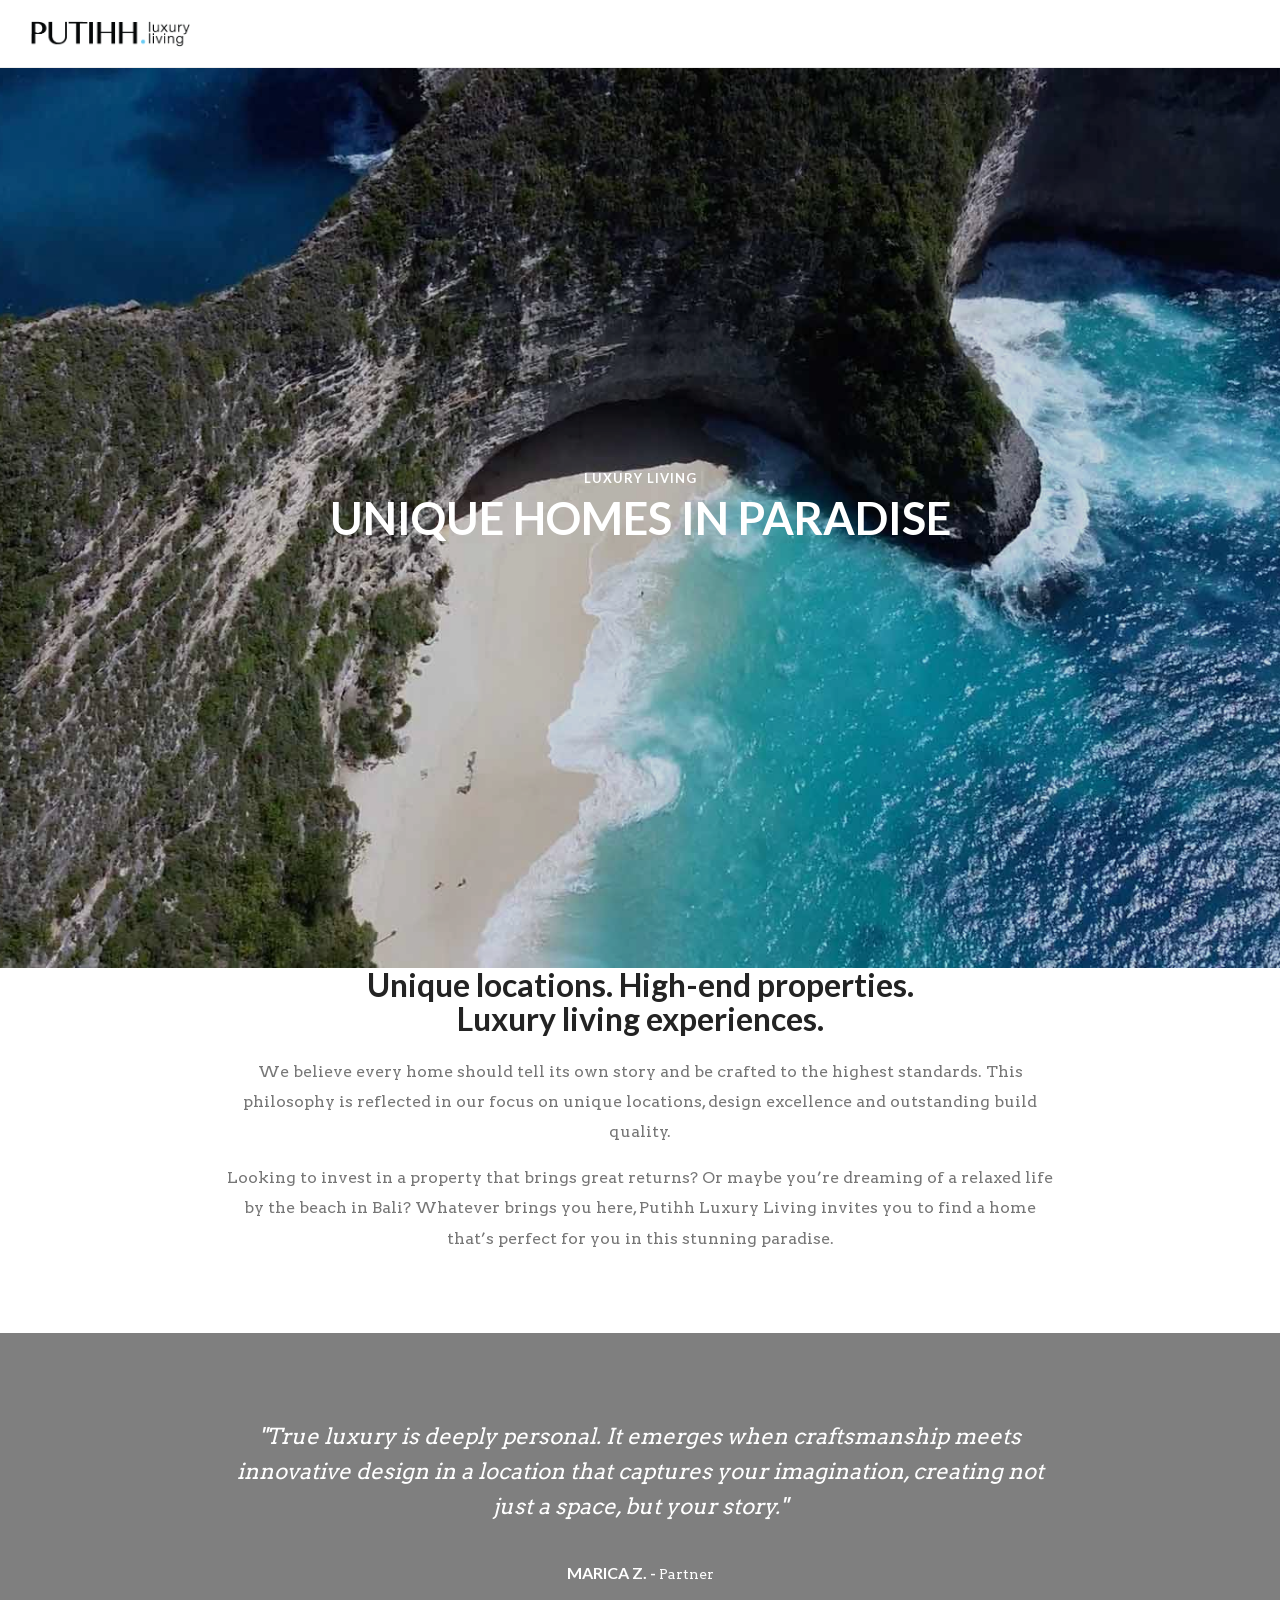
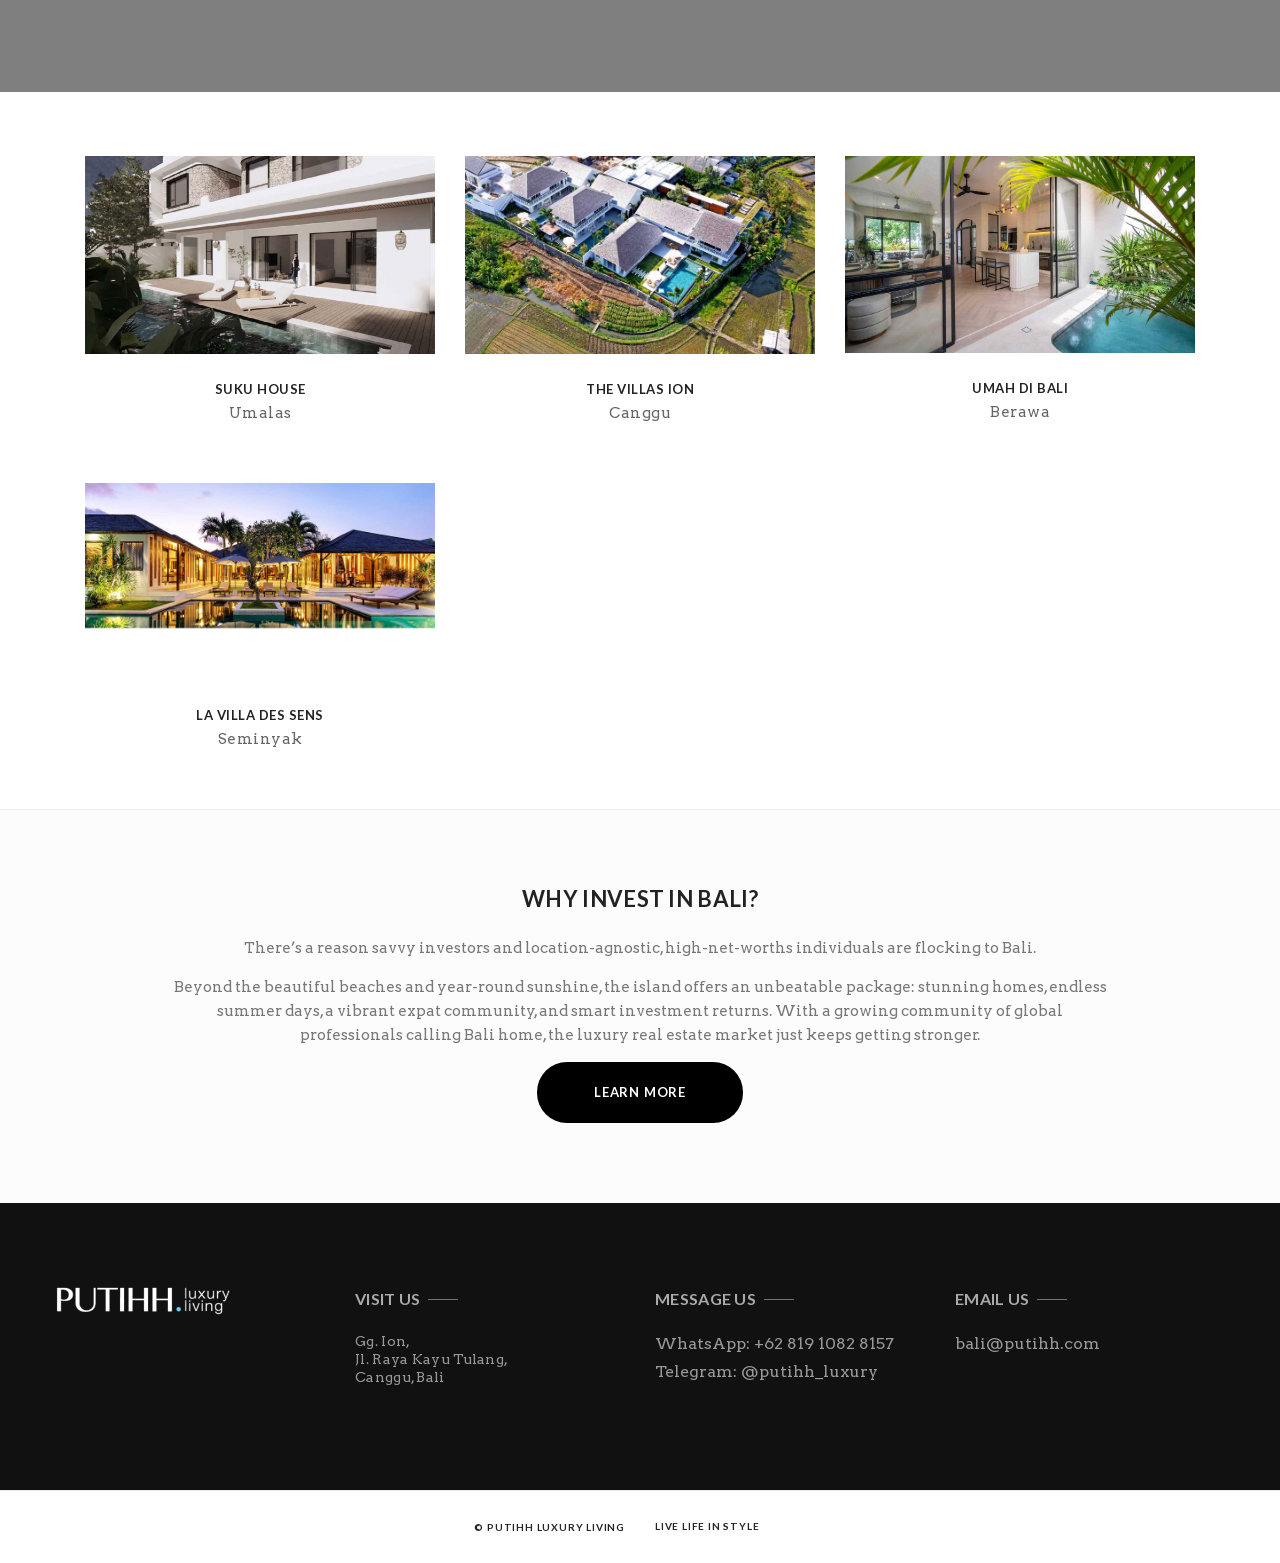
==== commit 3c71c704: "Remove en/em dashes from titles, meta, and copy" ====
--- a/index.html
+++ b/index.html
@@ -3,10 +3,10 @@
 <head>
   <meta charset="UTF-8">
   <meta name="viewport" content="width=device-width, initial-scale=1, maximum-scale=1">
-  <title>Putihh Luxury Living – Live life in style</title>
+  <title>Putihh Luxury Living · Live life in style</title>
   <meta name="description" content="Unique locations, high-end properties, luxury living experiences. Bali real estate by Putihh Luxury Living.">
   <link rel="canonical" href="https://putihh.com/">
-  <meta property="og:title" content="Putihh Luxury Living – Live life in style">
+  <meta property="og:title" content="Putihh Luxury Living · Live life in style">
   <meta property="og:description" content="Unique locations, high-end properties, luxury living experiences. Bali real estate by Putihh Luxury Living.">
   <meta property="og:url" content="https://putihh.com/">
   <meta property="og:type" content="website">
@@ -116,7 +116,7 @@
         <div class="container"><div class="brxy-container">
           <div class="brxy-carousel" data-loop="false" data-items="1" data-margin="0" data-nav="true">
             <div class="item">
-              <p style="line-height:1.6;"><em>"True luxury is deeply personal. It emerges when craftsmanship meets innovative design in a location that captures your imagination – creating not just a space, but your story."</em></p>
+              <p style="line-height:1.6;"><em>"True luxury is deeply personal. It emerges when craftsmanship meets innovative design in a location that captures your imagination, creating not just a space, but your story."</em></p>
               <h6><span class="client-name">Marica Z.</span><span class="client-designation">Partner</span></h6>
             </div>
           </div>
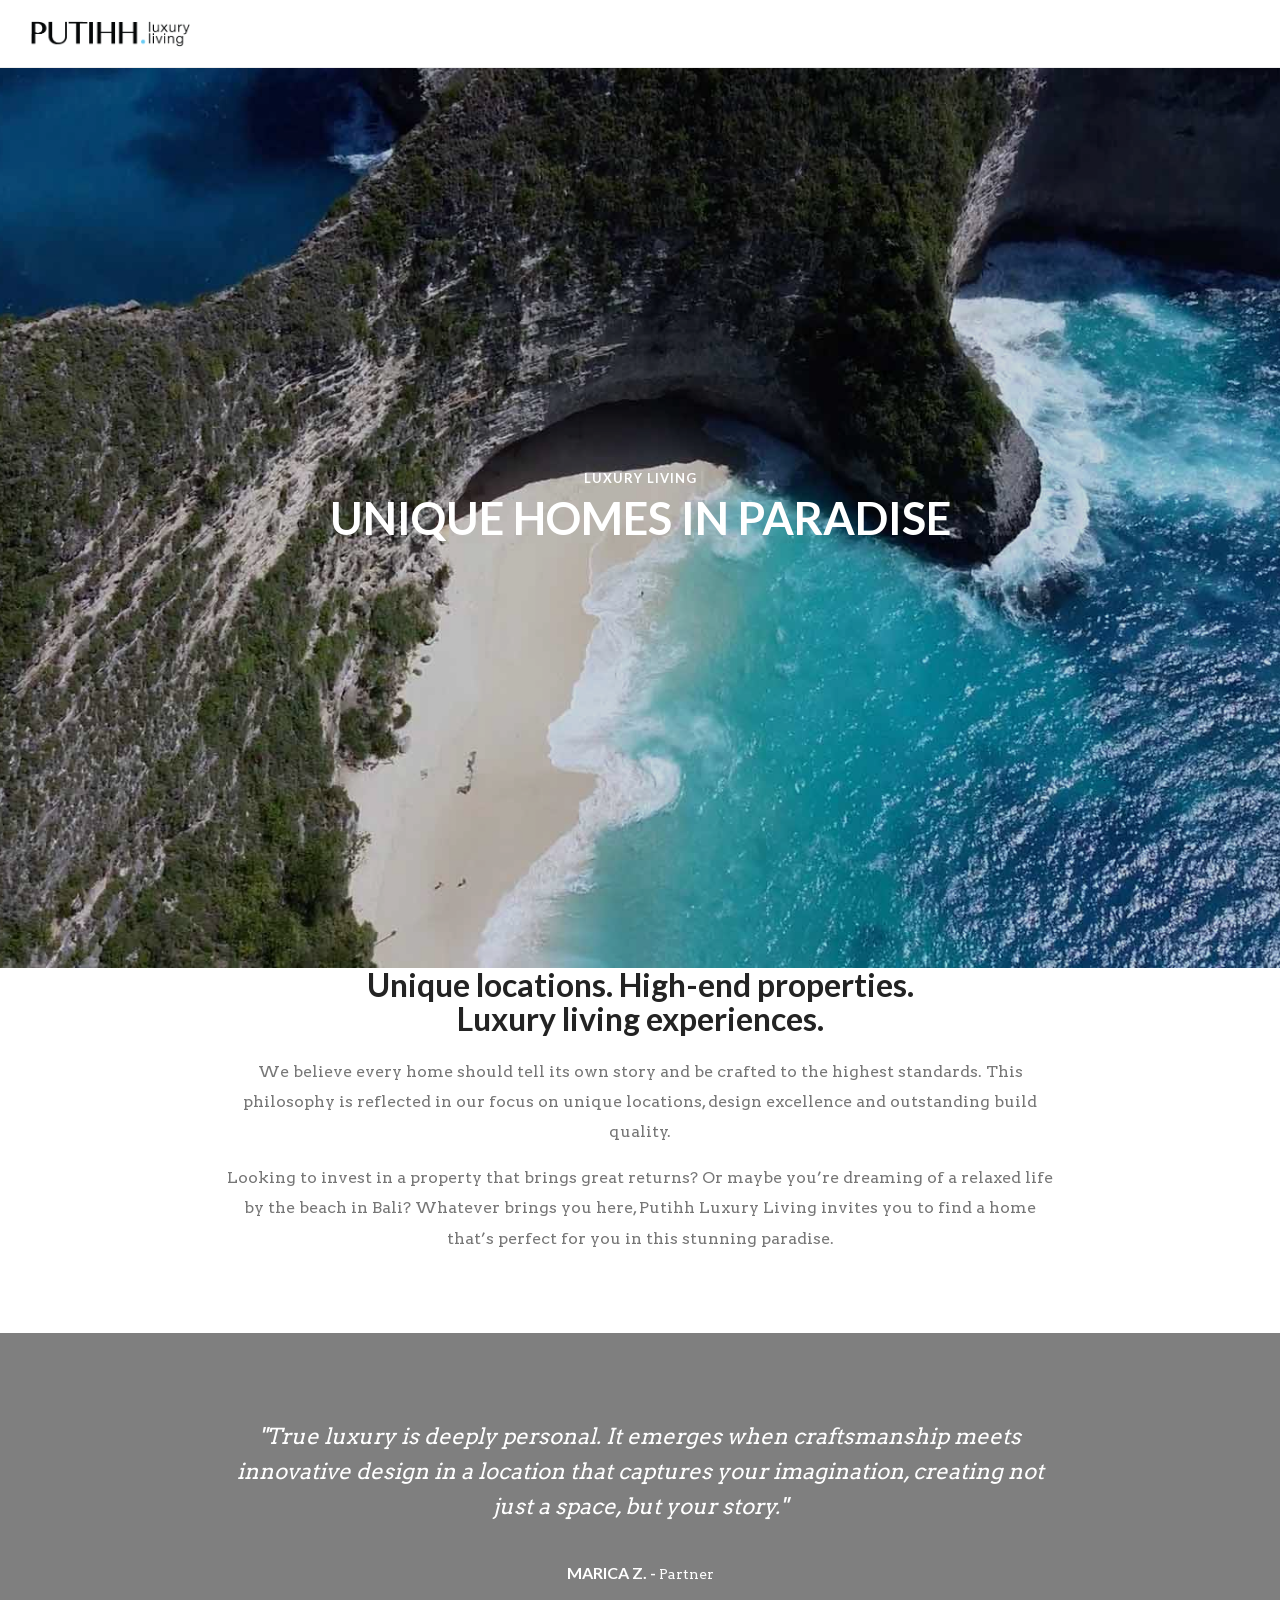
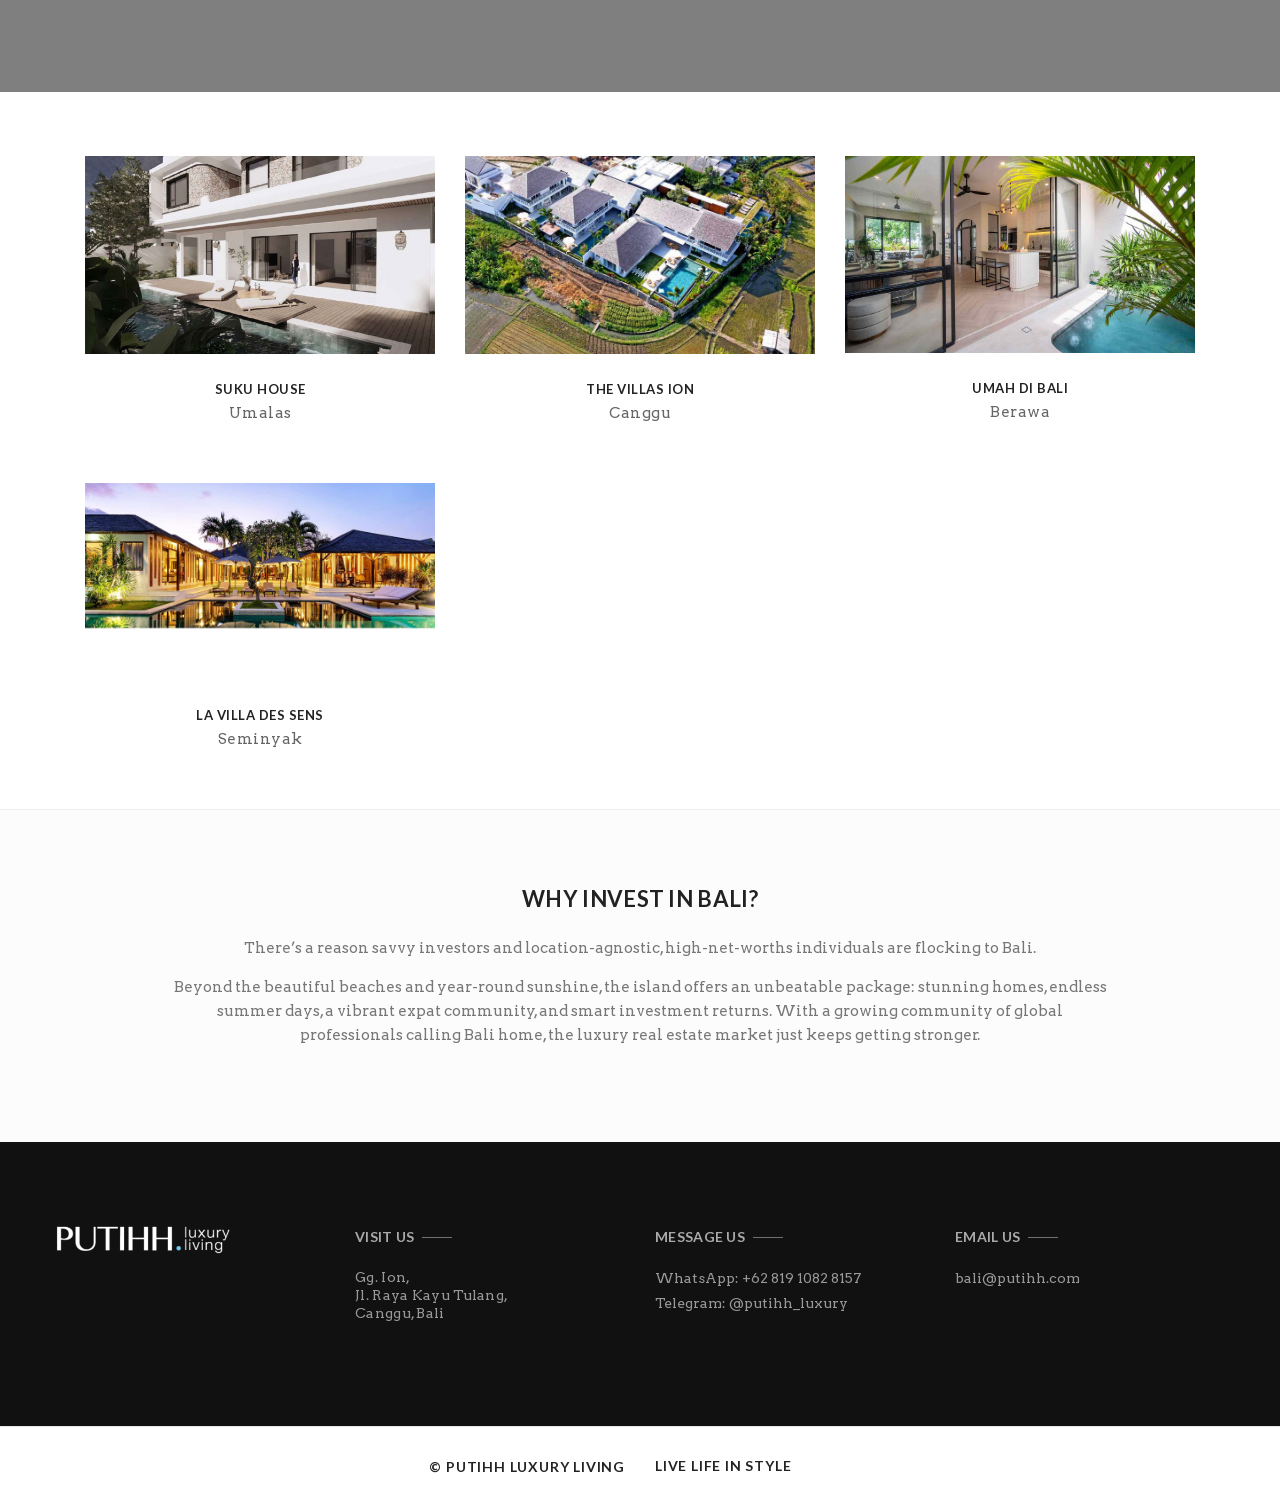
==== commit c38936ec: "Project-page spacing/arrows/footer tweaks; drop invest page - More breathing room above the project " ====
--- a/index.html
+++ b/index.html
@@ -179,7 +179,6 @@
             <p>There’s a reason savvy investors and location-agnostic, high-net-worths individuals are flocking to Bali.</p>
             <p>Beyond the beautiful beaches and year-round sunshine, the island offers an unbeatable package: stunning homes, endless summer days, a vibrant expat community, and smart investment returns. With a growing community of global professionals calling Bali home, the luxury real estate market just keeps getting stronger.</p>
           </div>
-          <div class="clearfix"><a class="brxy-btn brxy-btn-large" href="invest/">Learn more</a></div>
         </div>
       </div>
     </div>
--- a/assets/css/base.css
+++ b/assets/css/base.css
@@ -59,3 +59,33 @@
 .brxy-full-page .brxy-project-detail .project-controls {
   top: 68px;
 }
+
+/* Change 1: more breathing room between the Prev/grid/Next nav bar and the
+   project name. Theme shipped .project-title with margin-bottom only; add
+   margin-top so the title doesn't sit flush under the nav row's border. */
+.brxy-project-detail .project-title {
+  margin-top: 26px;
+}
+
+/* Change 2: drop the solid black square behind the swiper prev/next arrows.
+   Arrow glyph (FontAwesome, via ::before, inherits color/text-shadow) stays
+   white with a soft shadow for contrast on light photo areas, no box. */
+.swiper-button-prev,
+.swiper-button-next {
+  background: transparent;
+  text-shadow: 0 1px 4px rgba(0, 0, 0, 0.85), 0 0 8px rgba(0, 0, 0, 0.5);
+}
+.swiper-button-prev:hover,
+.swiper-button-next:hover {
+  background: transparent;
+  opacity: 0.75;
+}
+
+/* Change 3: uniform footer text size, matching the address-block size
+   (.brxy-footer p is 14px). Column headings, contact links, copyright, and
+   the secondary-footer tagline all inherit 14px from here; logo is an <img>
+   with explicit width/height attributes, unaffected by font-size. */
+.brxy-footer,
+.brxy-secondary-footer {
+  font-size: 14px;
+}
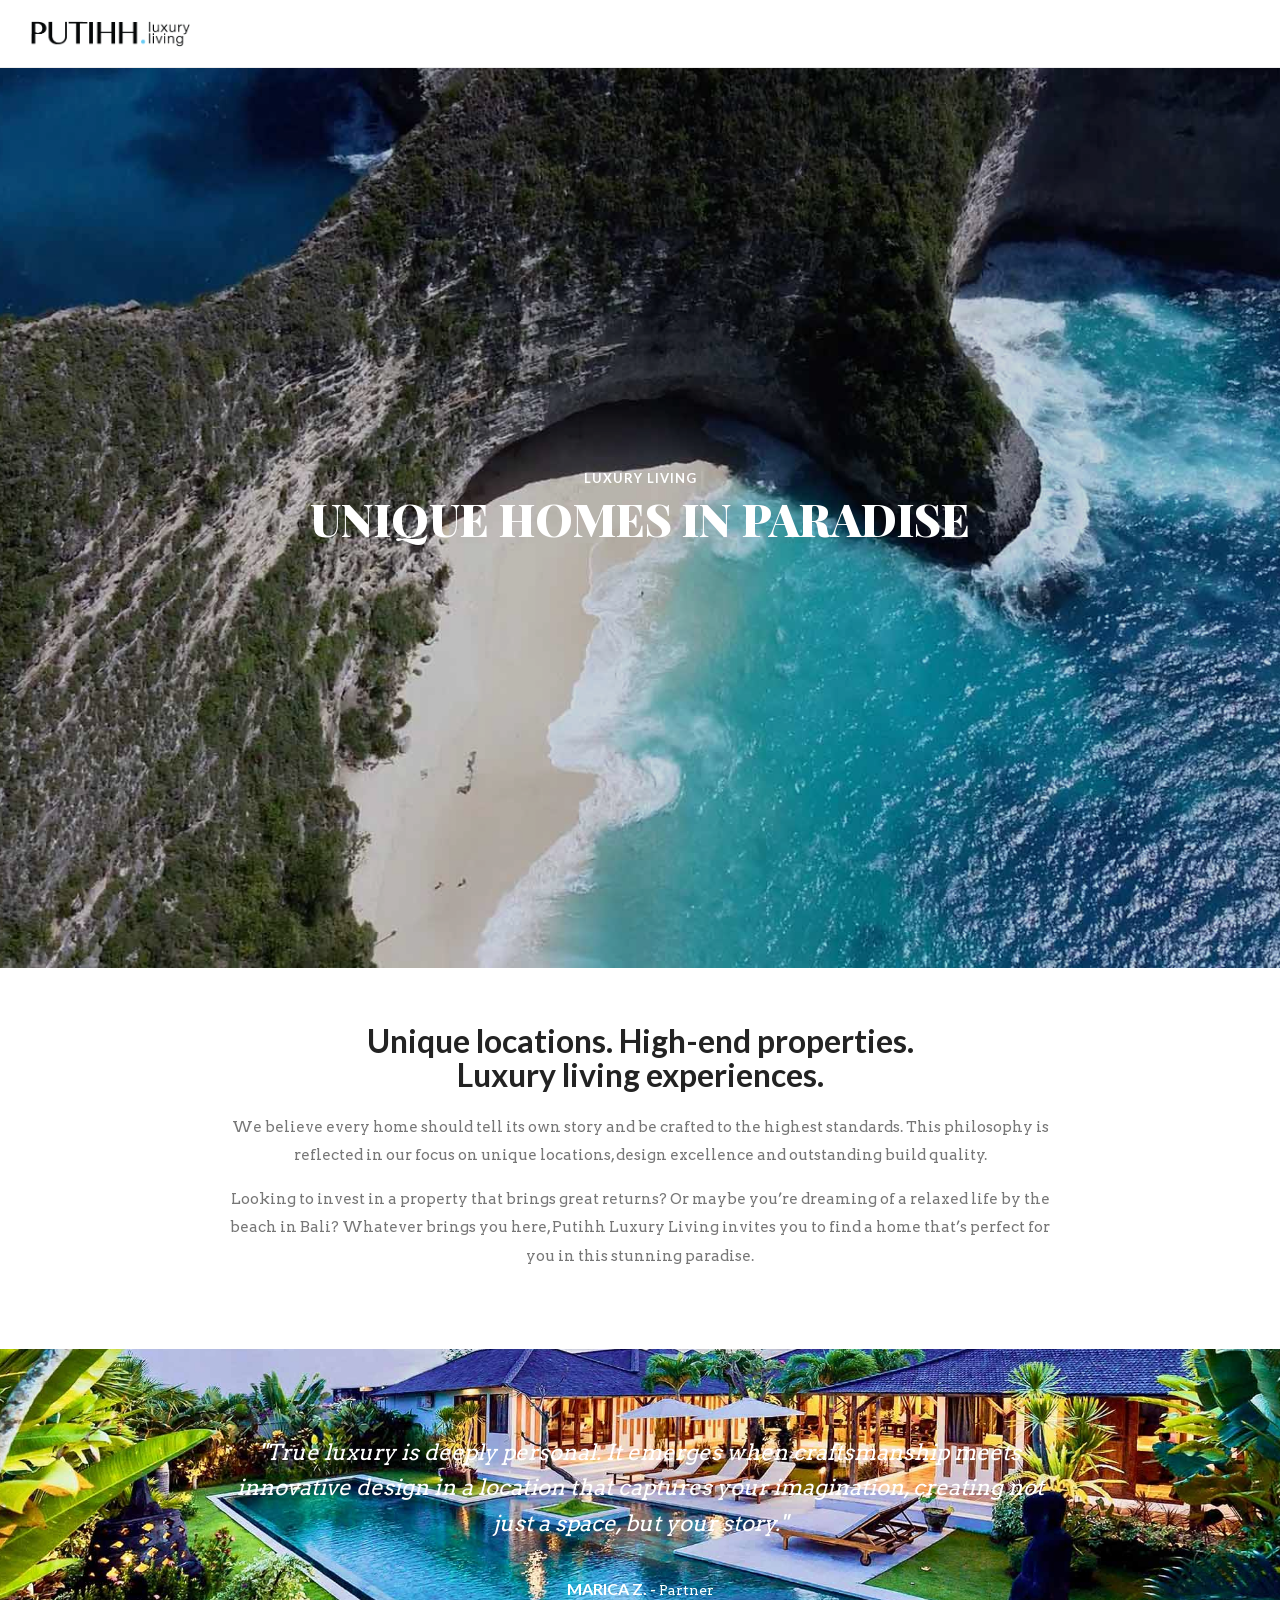
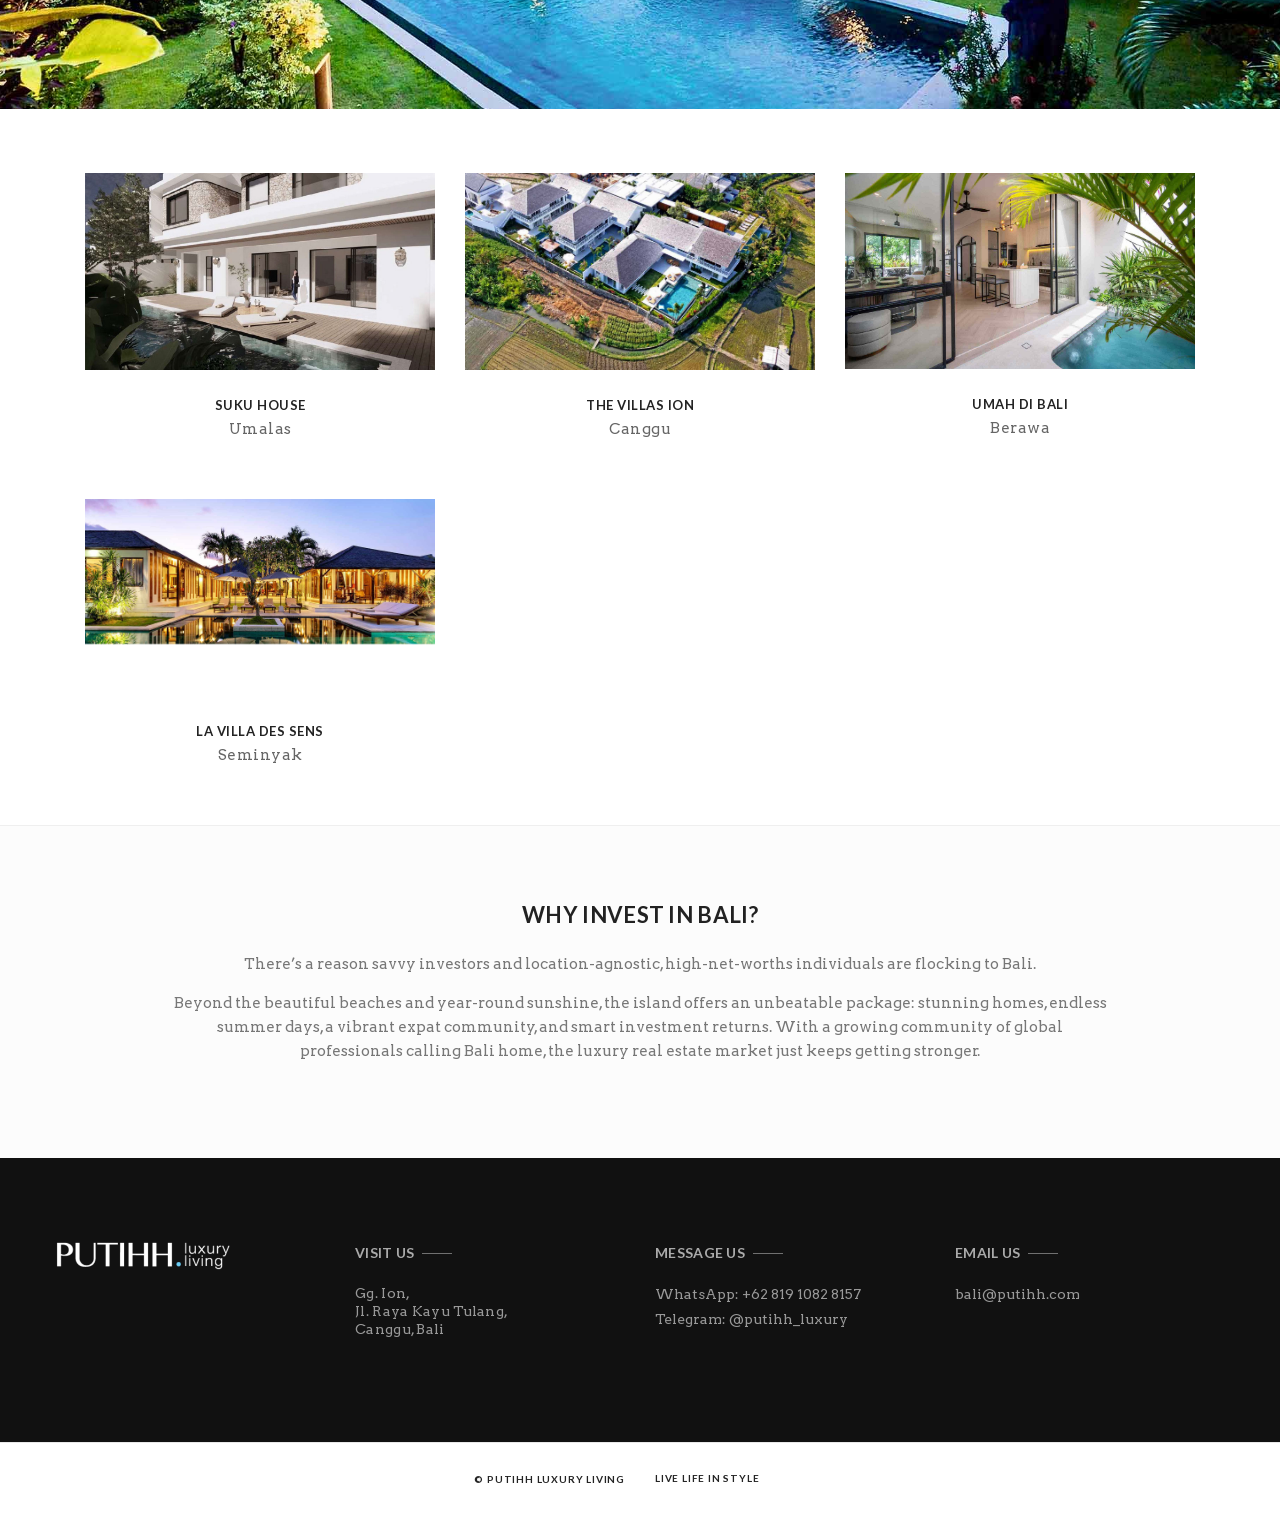
==== commit 26a53e0d: "Hero font, spacing/copy match, Marica parallax, tile links, panel scroll Home hero title now uses se" ====
--- a/index.html
+++ b/index.html
@@ -110,7 +110,7 @@
       </div>
     </div>
 
-    <div class="vc_row brxy-overlay" data-vc-parallax="2" data-vc-parallax-image="assets/img/La-Villa-Des-Sens-Drone.jpg">
+    <div class="vc_row brxy-overlay brxy-parallax-band" data-vc-parallax="2" data-vc-parallax-image="assets/img/La-Villa-Des-Sens-Drone.jpg" style="background-image:url(assets/img/La-Villa-Des-Sens-Drone.jpg);">
       <div class="brxy-overlay-pattern" style="background-color:rgba(0,0,0,0.52);"></div>
       <div class="brxy-testimonial">
         <div class="container"><div class="brxy-container">
@@ -132,7 +132,7 @@
           <div class="project-row row">
           <div class="col-md-4 col-sm-4 col-sx-12">
             <div class="project-list not-link">
-              <div class="project-picture"><img decoding="async" src="assets/img/suku_house2.jpg" alt="Suku House"></div>
+              <div class="project-picture"><a href="project/suku-house/"><img decoding="async" src="assets/img/suku_house2.jpg" alt="Suku House"></a></div>
               <div class="project-info"><div class="brxy-table-container"><div class="brxy-align-container">
                 <div class="project-title"><a href="project/suku-house/">Suku House</a></div>
                 <div class="project-category"><span class="bpw-category">Umalas</span></div>
@@ -141,7 +141,7 @@
           </div>
           <div class="col-md-4 col-sm-4 col-sx-12">
             <div class="project-list not-link">
-              <div class="project-picture"><img decoding="async" src="assets/img/The-Villas-Ion-11-2.jpg" alt="The Villas Ion"></div>
+              <div class="project-picture"><a href="project/the-villas-ion/"><img decoding="async" src="assets/img/The-Villas-Ion-11-2.jpg" alt="The Villas Ion"></a></div>
               <div class="project-info"><div class="brxy-table-container"><div class="brxy-align-container">
                 <div class="project-title"><a href="project/the-villas-ion/">The Villas Ion</a></div>
                 <div class="project-category"><span class="bpw-category">Canggu</span></div>
@@ -150,7 +150,7 @@
           </div>
           <div class="col-md-4 col-sm-4 col-sx-12">
             <div class="project-list not-link">
-              <div class="project-picture"><img decoding="async" src="assets/img/pool-patio-1c.jpg" alt="Umah di Bali"></div>
+              <div class="project-picture"><a href="project/umah-di-bali/"><img decoding="async" src="assets/img/pool-patio-1c.jpg" alt="Umah di Bali"></a></div>
               <div class="project-info"><div class="brxy-table-container"><div class="brxy-align-container">
                 <div class="project-title"><a href="project/umah-di-bali/">Umah di Bali</a></div>
                 <div class="project-category"><span class="bpw-category">Berawa</span></div>
@@ -159,7 +159,7 @@
           </div>
           <div class="col-md-4 col-sm-4 col-sx-12">
             <div class="project-list not-link">
-              <div class="project-picture"><img decoding="async" src="assets/img/la-villa-des-sens-pool-night.jpg" alt="La Villa Des Sens"></div>
+              <div class="project-picture"><a href="project/la-villa-des-sens/"><img decoding="async" src="assets/img/la-villa-des-sens-pool-night.jpg" alt="La Villa Des Sens"></a></div>
               <div class="project-info"><div class="brxy-table-container"><div class="brxy-align-container">
                 <div class="project-title"><a href="project/la-villa-des-sens/">La Villa Des Sens</a></div>
                 <div class="project-category"><span class="bpw-category">Seminyak</span></div>
--- a/assets/css/fonts.css
+++ b/assets/css/fonts.css
@@ -1,4 +1,4 @@
-/* Self-hosted webfonts (latin subset only — the only range the captured
+/* Self-hosted webfonts (latin subset only, the only range the captured
    pages use). No fonts.googleapis.com / fonts.gstatic.com request. */
 @font-face {
   font-family: "Lato";
@@ -40,3 +40,11 @@
     U+02DA, U+02DC, U+0304, U+0308, U+0329, U+2000-206F, U+20AC, U+2122,
     U+2191, U+2193, U+2212, U+2215, U+FEFF, U+FFFD;
 }
+@font-face {
+  font-family: "Playfair Display";
+  font-style: normal;
+  font-weight: 100 900;
+  font-display: swap;
+  src: url("../fonts/woff2/playfair-display-variable-latin.woff2") format("woff2-variations"),
+    url("../fonts/woff2/playfair-display-variable-latin.woff2") format("woff2");
+}
--- a/assets/css/base.css
+++ b/assets/css/base.css
@@ -1,4 +1,4 @@
-/* putihh.com — de-junk build overrides. Small, hand-written, no magic numbers. */
+/* putihh.com: de-junk build overrides. Small, hand-written, no magic numbers. */
 
 /* Swiper 11 renders on the same .swiper-wrapper/.swiper-slide markup as the
    old Swiper 3 the theme shipped with; only the root class changed
@@ -26,7 +26,7 @@
    .location-list from brixey-styles.css as-is. */
 
 /* Hover reveals (theme originally toggled a .brxy-hover class via jQuery
-   .hover(); replaced with plain CSS :hover/:focus-within — same visual
+   .hover(); replaced with plain CSS :hover/:focus-within, same visual
    result, no JS required, works for keyboard focus too). */
 .swiper-slide:hover .brxy-expand-btn,
 .swiper-slide:focus-within .brxy-expand-btn {
@@ -43,7 +43,7 @@
 
 /* Fix: on project detail pages the theme makes .brxy-header position:fixed
    (via .brxy-full-page, needed so the fullscreen slider runs edge to edge)
-   but .brxy-header keeps a solid white background — the theme's own
+   but .brxy-header keeps a solid white background: the theme's own
    "transparent header" option has no matching CSS anywhere in the capture,
    so it never did anything, live site included. Left as captured, the
    fixed opaque header sits on top of the "Details" toggle and the
@@ -81,11 +81,67 @@
   opacity: 0.75;
 }
 
-/* Change 3: uniform footer text size, matching the address-block size
-   (.brxy-footer p is 14px). Column headings, contact links, copyright, and
-   the secondary-footer tagline all inherit 14px from here; logo is an <img>
-   with explicit width/height attributes, unaffected by font-size. */
-.brxy-footer,
-.brxy-secondary-footer {
+/* Change 3: main footer text size, matching the address-block size
+   (.brxy-footer p is 14px). Column headings, contact links, and the address
+   block inherit 14px from here; logo is an <img> with explicit width/height
+   attributes, unaffected by font-size. The bottom .brxy-secondary-footer bar
+   (copyright + tagline) is a separate element, not touched here, so it keeps
+   the theme's own original size (brixey-styles.css, ~10px). */
+.brxy-footer {
   font-size: 14px;
 }
+
+/* Change 4: the project-page carousel was showing two arrows per side, a
+   big one and a small one overlapping it. Swiper 11's own default CSS
+   (vendor-swiper-11.2.6.min.css) draws a glyph via ::after (swiper-icons
+   font). The theme's CSS (brixey-styles.css, built for the old Swiper 3)
+   separately draws a smaller FontAwesome glyph via ::before on the same
+   button. Both fire since both stylesheets are loaded. Drop the theme's
+   ::before glyph, keep Swiper's own ::after arrow as the single glyph. */
+.swiper-button-prev:before,
+.swiper-button-next:before {
+  content: none;
+}
+
+/* Change 5: home hero title ("UNIQUE HOMES IN PARADISE") matches the
+   heading typeface used across the sibling umahdibali.com site (Playfair
+   Display, self-hosted, see fonts.css). Family only, size unchanged. */
+.brxy-heading-wrap .brxy-heading {
+  font-family: 'Playfair Display', serif;
+}
+
+/* Change 6: breathing room between the hero slider and the intro title
+   ("Unique locations..."). Theme shipped 0 top margin, title sat flush
+   under the slider. */
+.brxy-about .about-title {
+  margin-top: 56px;
+}
+@media screen and (max-width: 767px) {
+  .brxy-about .about-title {
+    margin-top: 36px;
+  }
+}
+
+/* Change 7: intro body copy under the title matches the "WHY INVEST IN
+   BALI?" section's body copy (colour already matched at 777777 via the
+   theme's global p rule; font-size didn't, 16px vs 15px). */
+.brxy-about .about-description p {
+  font-size: 15px;
+}
+
+/* Change 8: project-detail "Details" panel (.brxy-project-detail) is
+   position:fixed with top:0/bottom:0, a bounded box with no overflow
+   rule, so content taller than the viewport was clipped, not scrollable. */
+.brxy-sinlge-detail .brxy-project-detail {
+  overflow-y: auto;
+}
+
+/* Change 9: home project tiles now wrap the image in the same <a> as the
+   title (build.py). The theme's own hover-tint layer (.project-picture:
+   before, opacity:0, position:absolute, z-index:1) sits above that link in
+   the stacking order and silently ate every click. It's decorative only
+   (never visible, only ever toggled by a .brxy-hover class this build
+   doesn't use); let clicks pass through to the link underneath. */
+.project-picture:before {
+  pointer-events: none;
+}
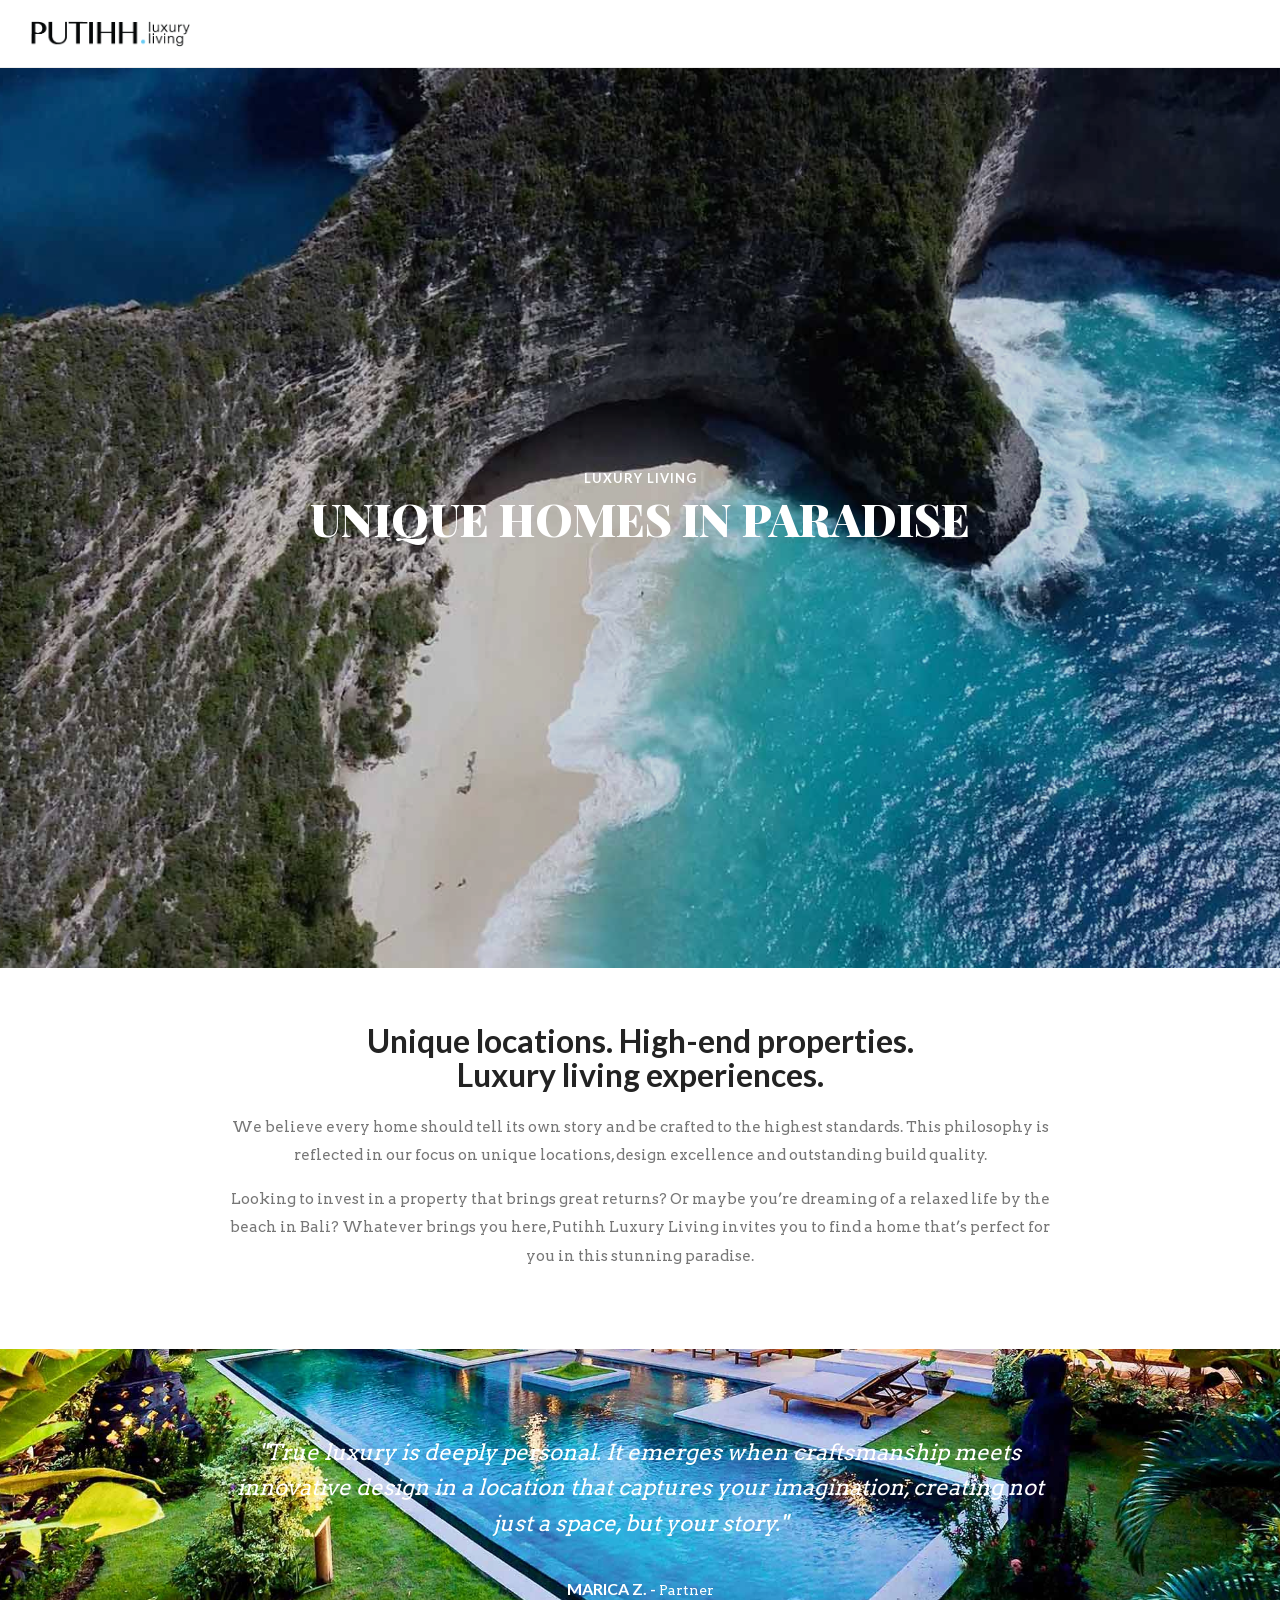
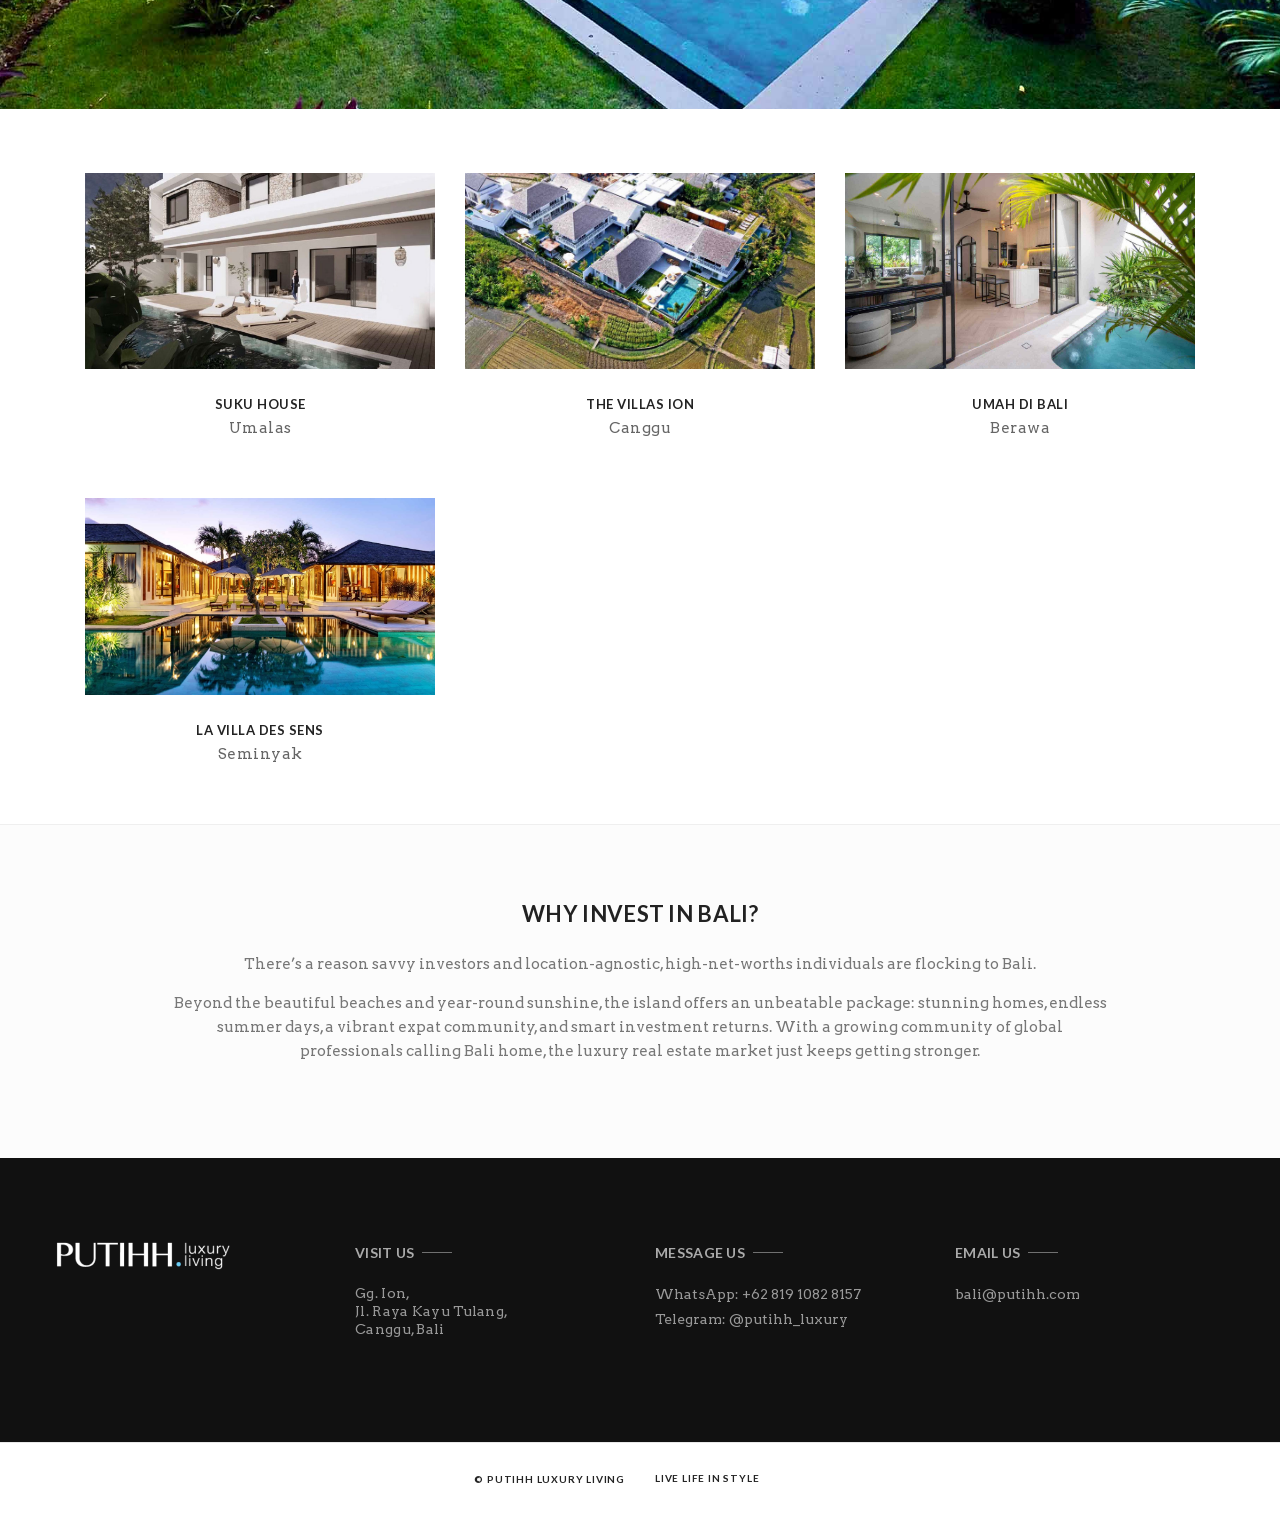
==== commit 29892df7: "Fix La Villa Des Sens tile and Marica parallax reliability Home grid tile: the referenced source pho" ====
--- a/index.html
+++ b/index.html
@@ -159,7 +159,7 @@
           </div>
           <div class="col-md-4 col-sm-4 col-sx-12">
             <div class="project-list not-link">
-              <div class="project-picture"><a href="project/la-villa-des-sens/"><img decoding="async" src="assets/img/la-villa-des-sens-pool-night.jpg" alt="La Villa Des Sens"></a></div>
+              <div class="project-picture"><a href="project/la-villa-des-sens/"><img decoding="async" src="assets/img/la-villa-des-sens-tile-v2.jpg" alt="La Villa Des Sens"></a></div>
               <div class="project-info"><div class="brxy-table-container"><div class="brxy-align-container">
                 <div class="project-title"><a href="project/la-villa-des-sens/">La Villa Des Sens</a></div>
                 <div class="project-category"><span class="bpw-category">Seminyak</span></div>
--- a/assets/css/base.css
+++ b/assets/css/base.css
@@ -145,3 +145,21 @@
 .project-picture:before {
   pointer-events: none;
 }
+
+/* Change 10: home project-tile images (build.py, home_grid_order) come from
+   four different source photos at four different native aspect ratios.
+   width:100% with no fixed height (the theme default) let each tile take
+   its own image's aspect ratio, so tiles of different heights sat side by
+   side in the same row. A fixed 16:9 box plus object-fit:cover crops any
+   source photo to one identical tile height, never stretches it (the
+   theme default was `width:100%` with intrinsic height, not `fill`; cover
+   is the belt-and-braces choice regardless of source aspect). */
+.project-listings.style1 .project-picture {
+  aspect-ratio: 16 / 9;
+}
+.project-listings.style1 .project-picture img {
+  width: 100%;
+  height: 100%;
+  object-fit: cover;
+  display: block;
+}
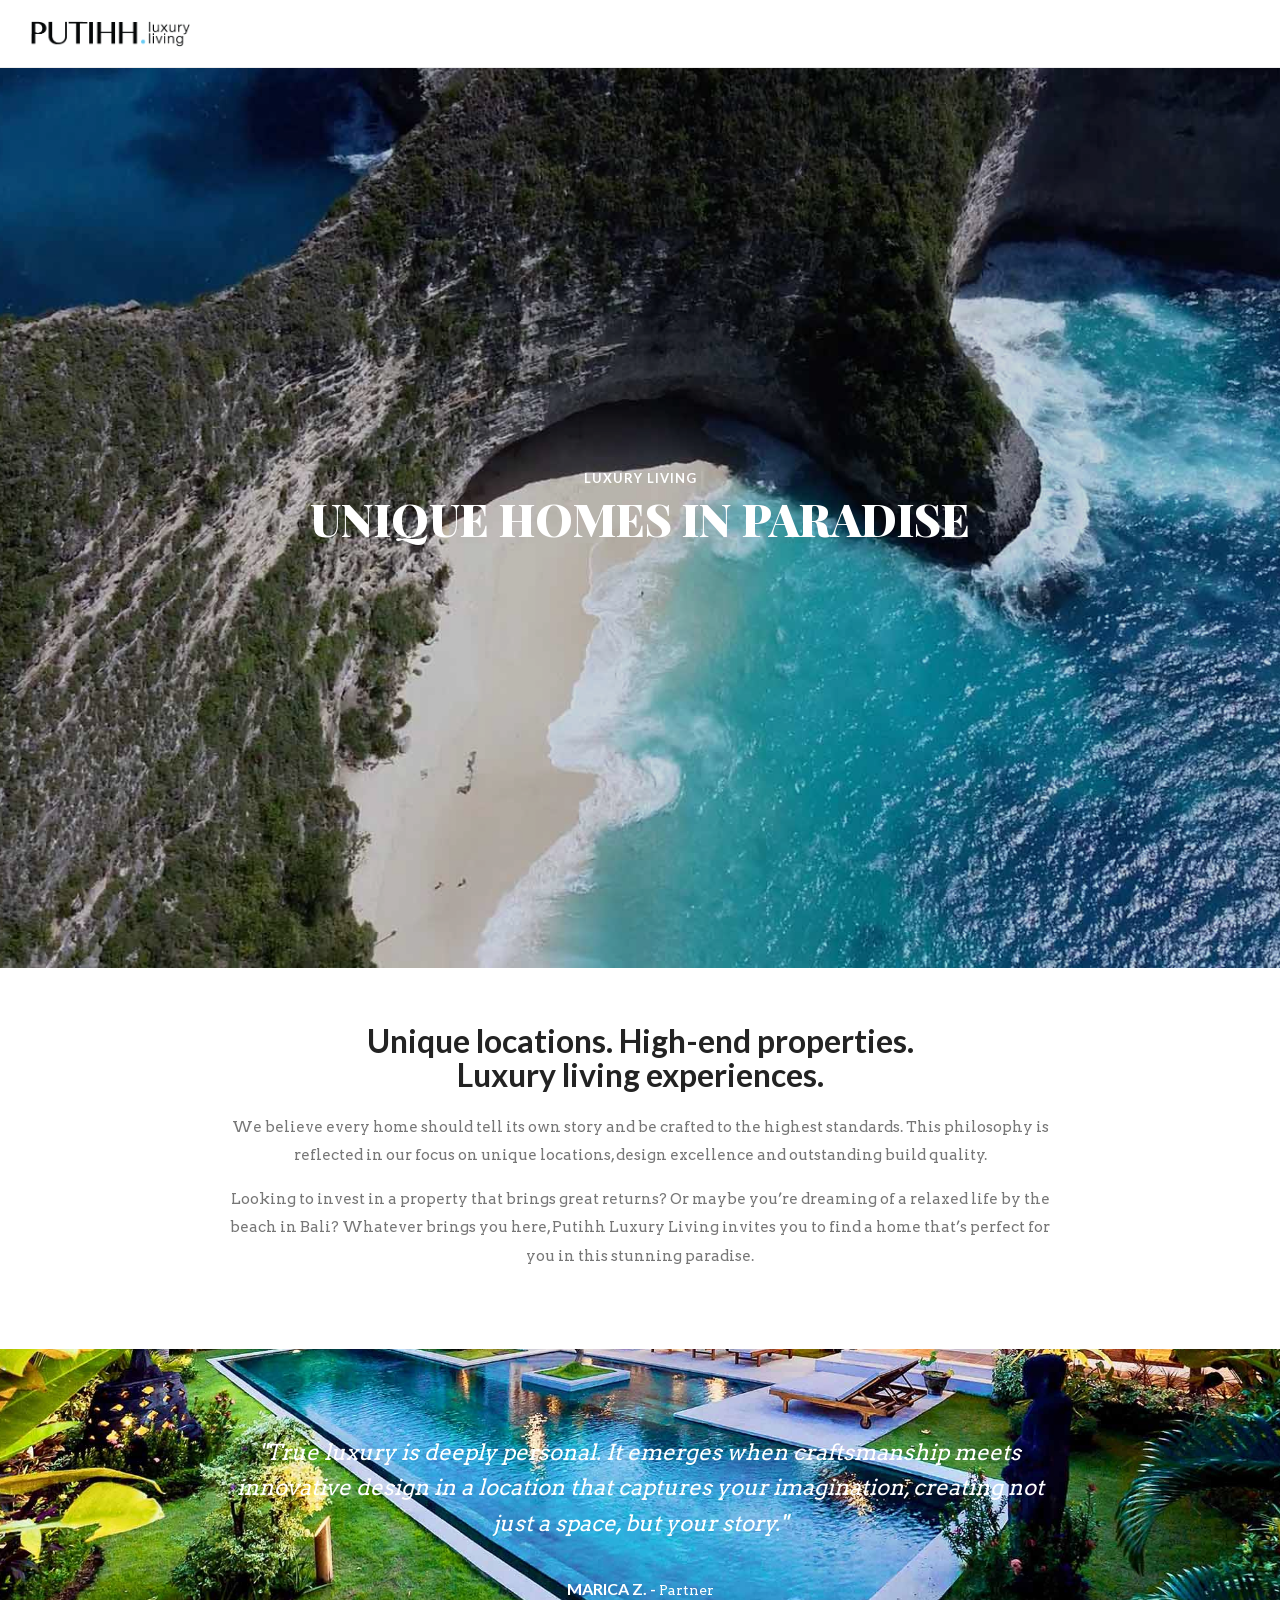
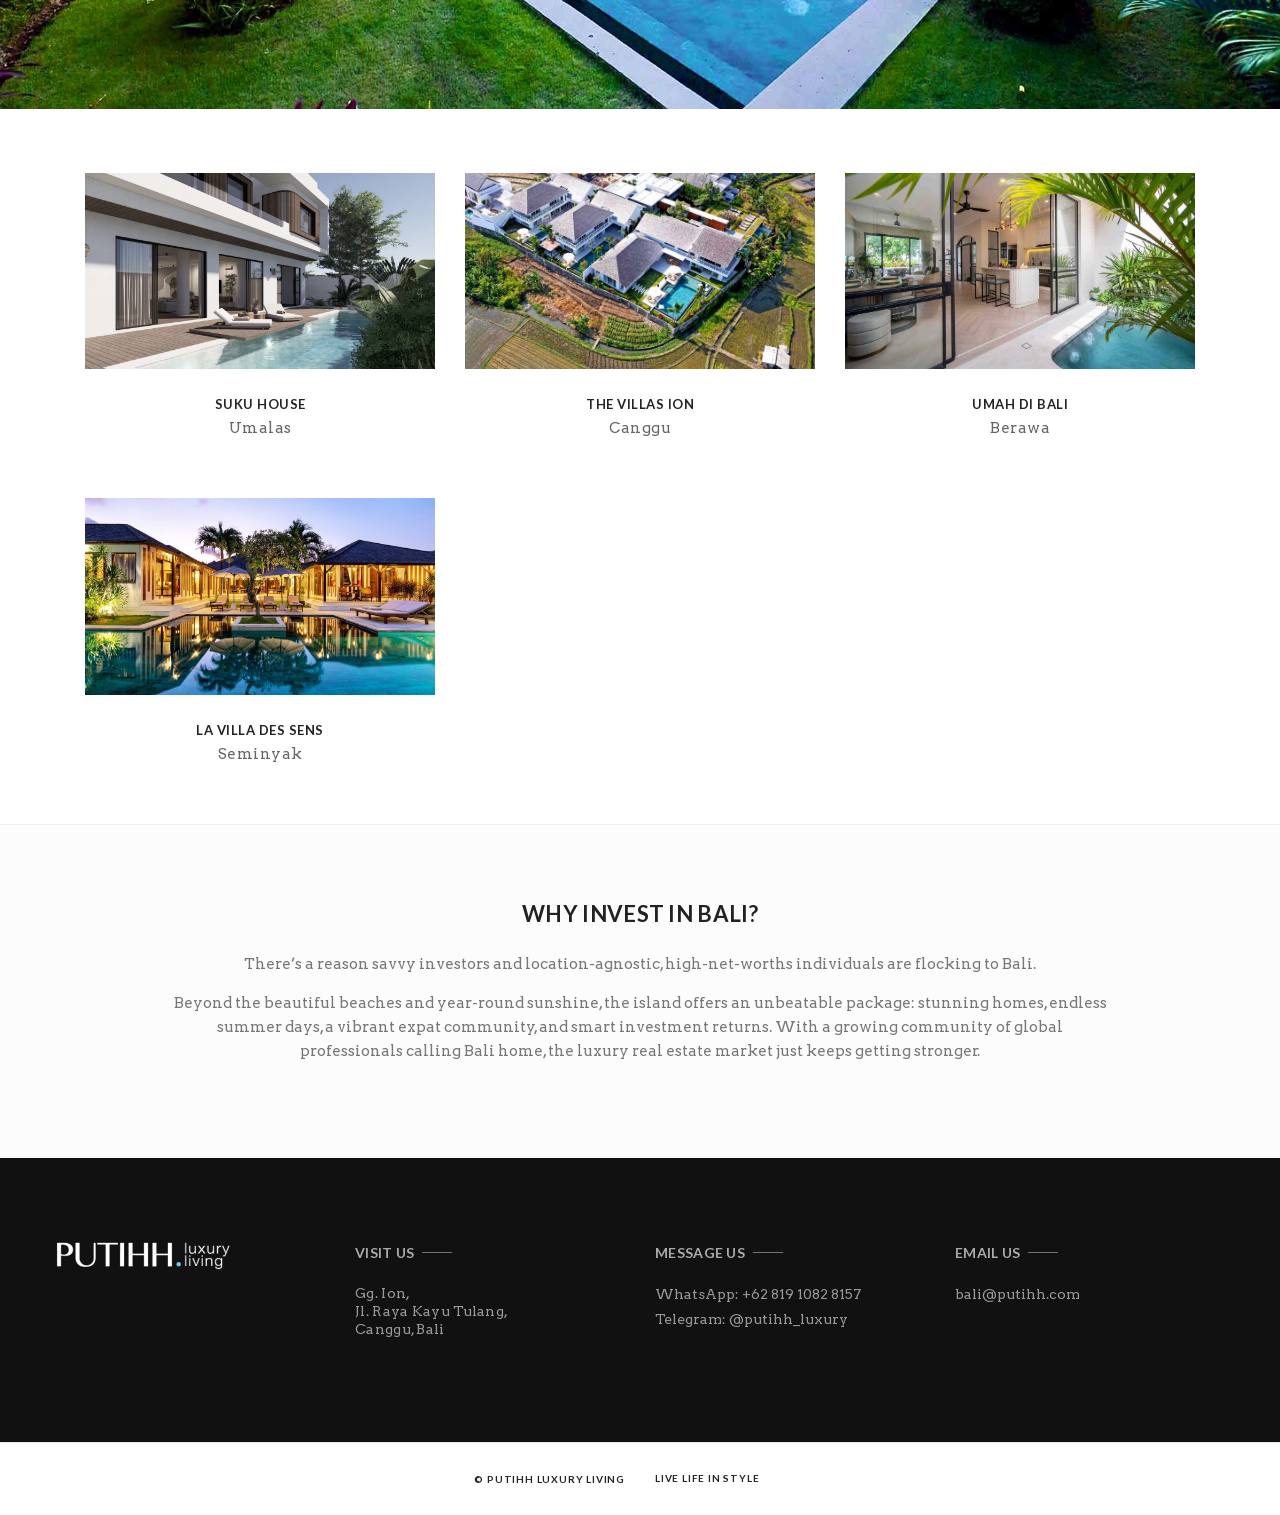
==== commit cb24d64e: "Add third Suku House image" ====
--- a/index.html
+++ b/index.html
@@ -100,7 +100,7 @@
     <div class="vc_row brxy-about">
       <div class="container">
         <div class="brxy-container aligncenter">
-          <h2 class="about-title">Unique locations. High-end properties.<br>Luxury living experiences.</h2>
+          <h2 class="about-title">Unique locations. High-end properties.<br> Luxury living experiences.</h2>
           <div class="about-description" style="line-height:1.9;">
             <p>We believe every home should tell its own story and be crafted to the highest standards. This philosophy is reflected in our focus on unique locations, design excellence and outstanding build quality.</p>
             <p>Looking to invest in a property that brings great returns? Or maybe you’re dreaming of a relaxed life by the beach in Bali? Whatever brings you here, Putihh Luxury Living invites you to find a home that’s perfect for you in this stunning paradise.</p>
@@ -132,7 +132,7 @@
           <div class="project-row row">
           <div class="col-md-4 col-sm-4 col-sx-12">
             <div class="project-list not-link">
-              <div class="project-picture"><a href="project/suku-house/"><img decoding="async" src="assets/img/suku_house2.jpg" alt="Suku House"></a></div>
+              <div class="project-picture"><a href="project/suku-house/"><img decoding="async" src="assets/img/suku_house3.jpg" alt="Suku House"></a></div>
               <div class="project-info"><div class="brxy-table-container"><div class="brxy-align-container">
                 <div class="project-title"><a href="project/suku-house/">Suku House</a></div>
                 <div class="project-category"><span class="bpw-category">Umalas</span></div>
